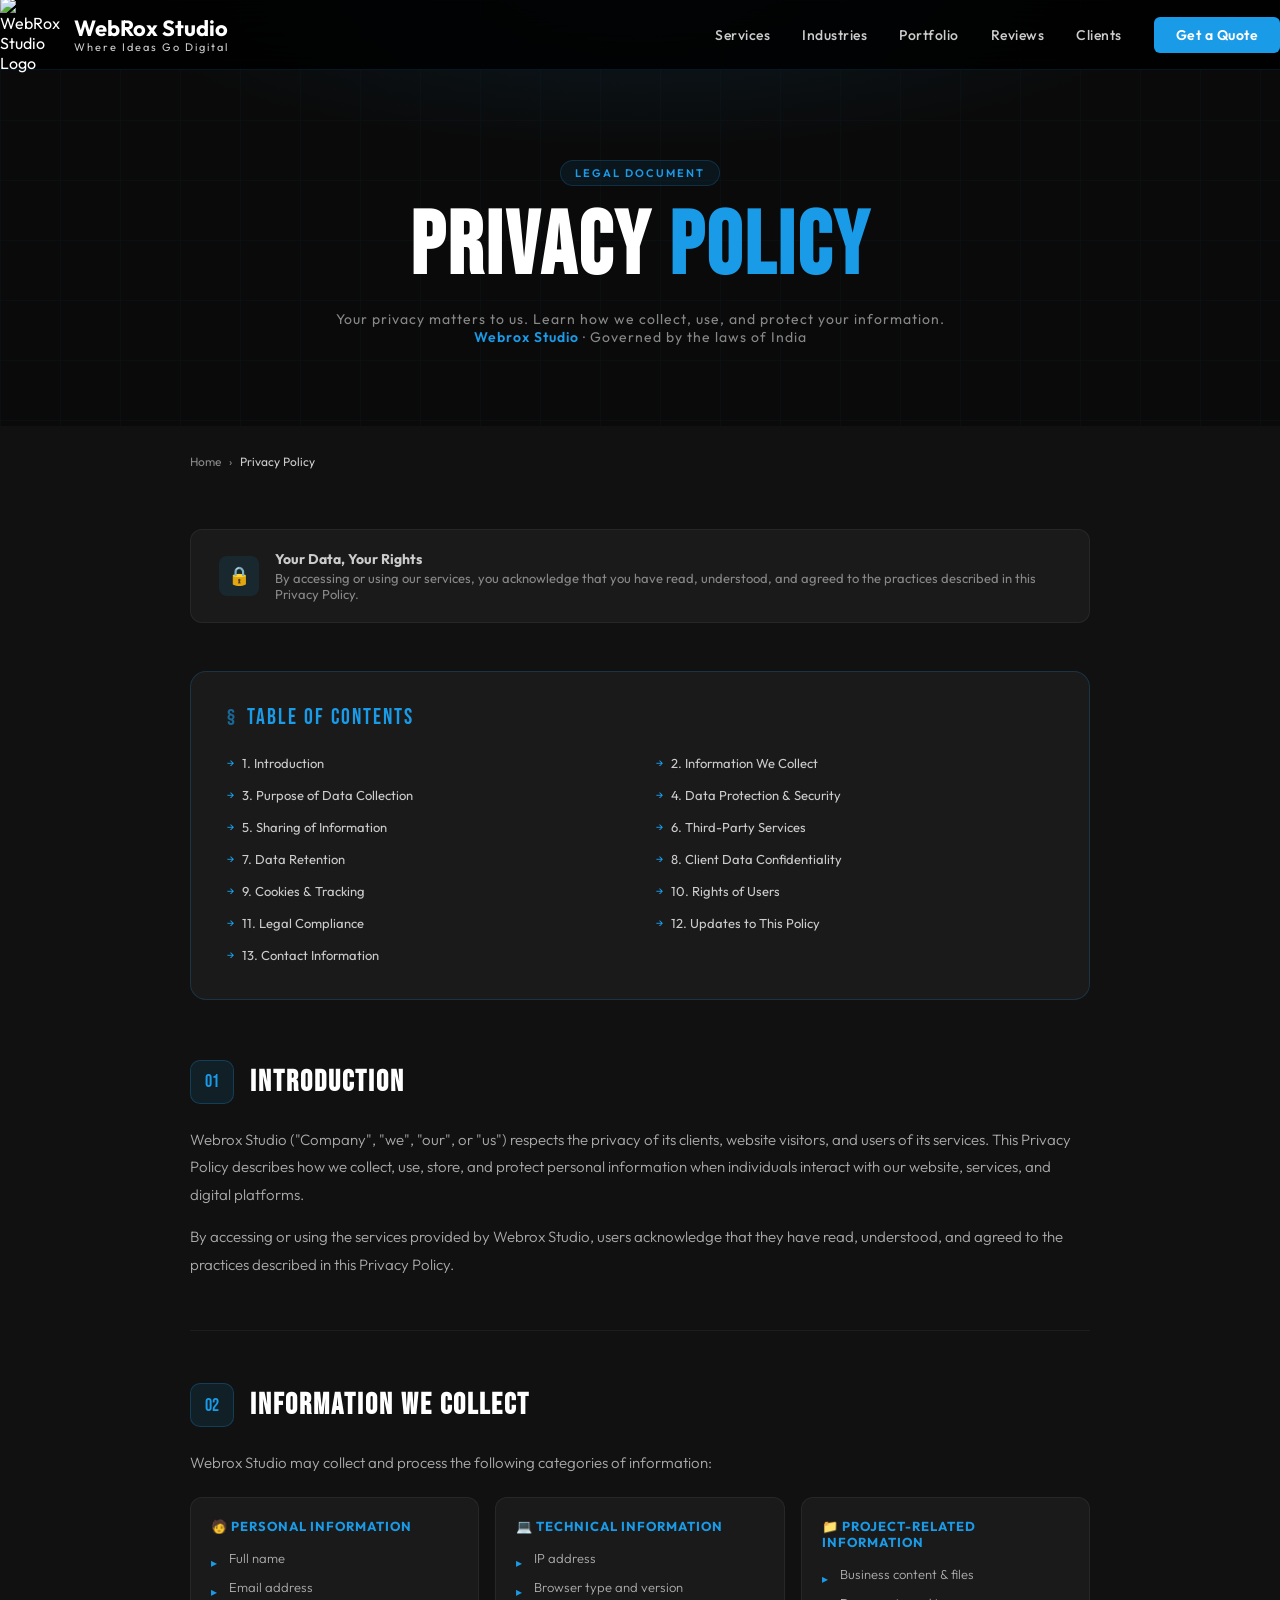
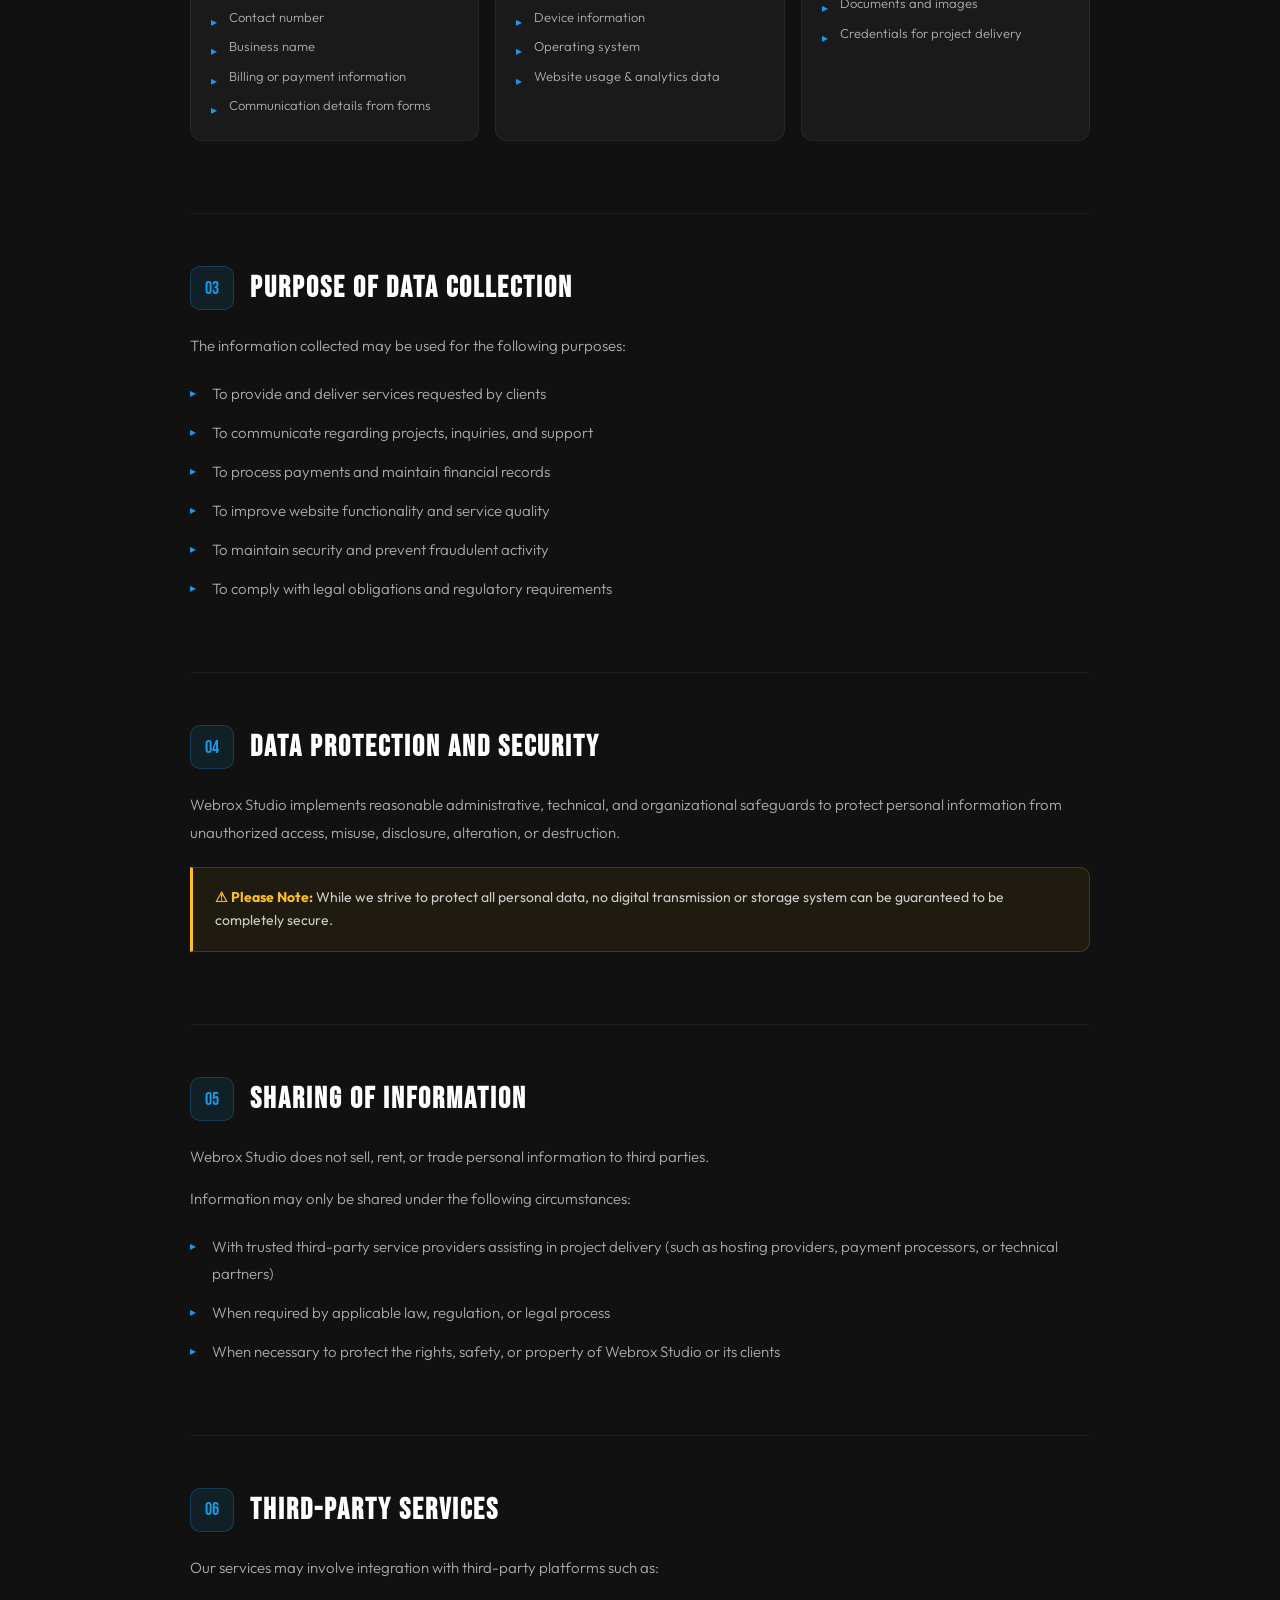
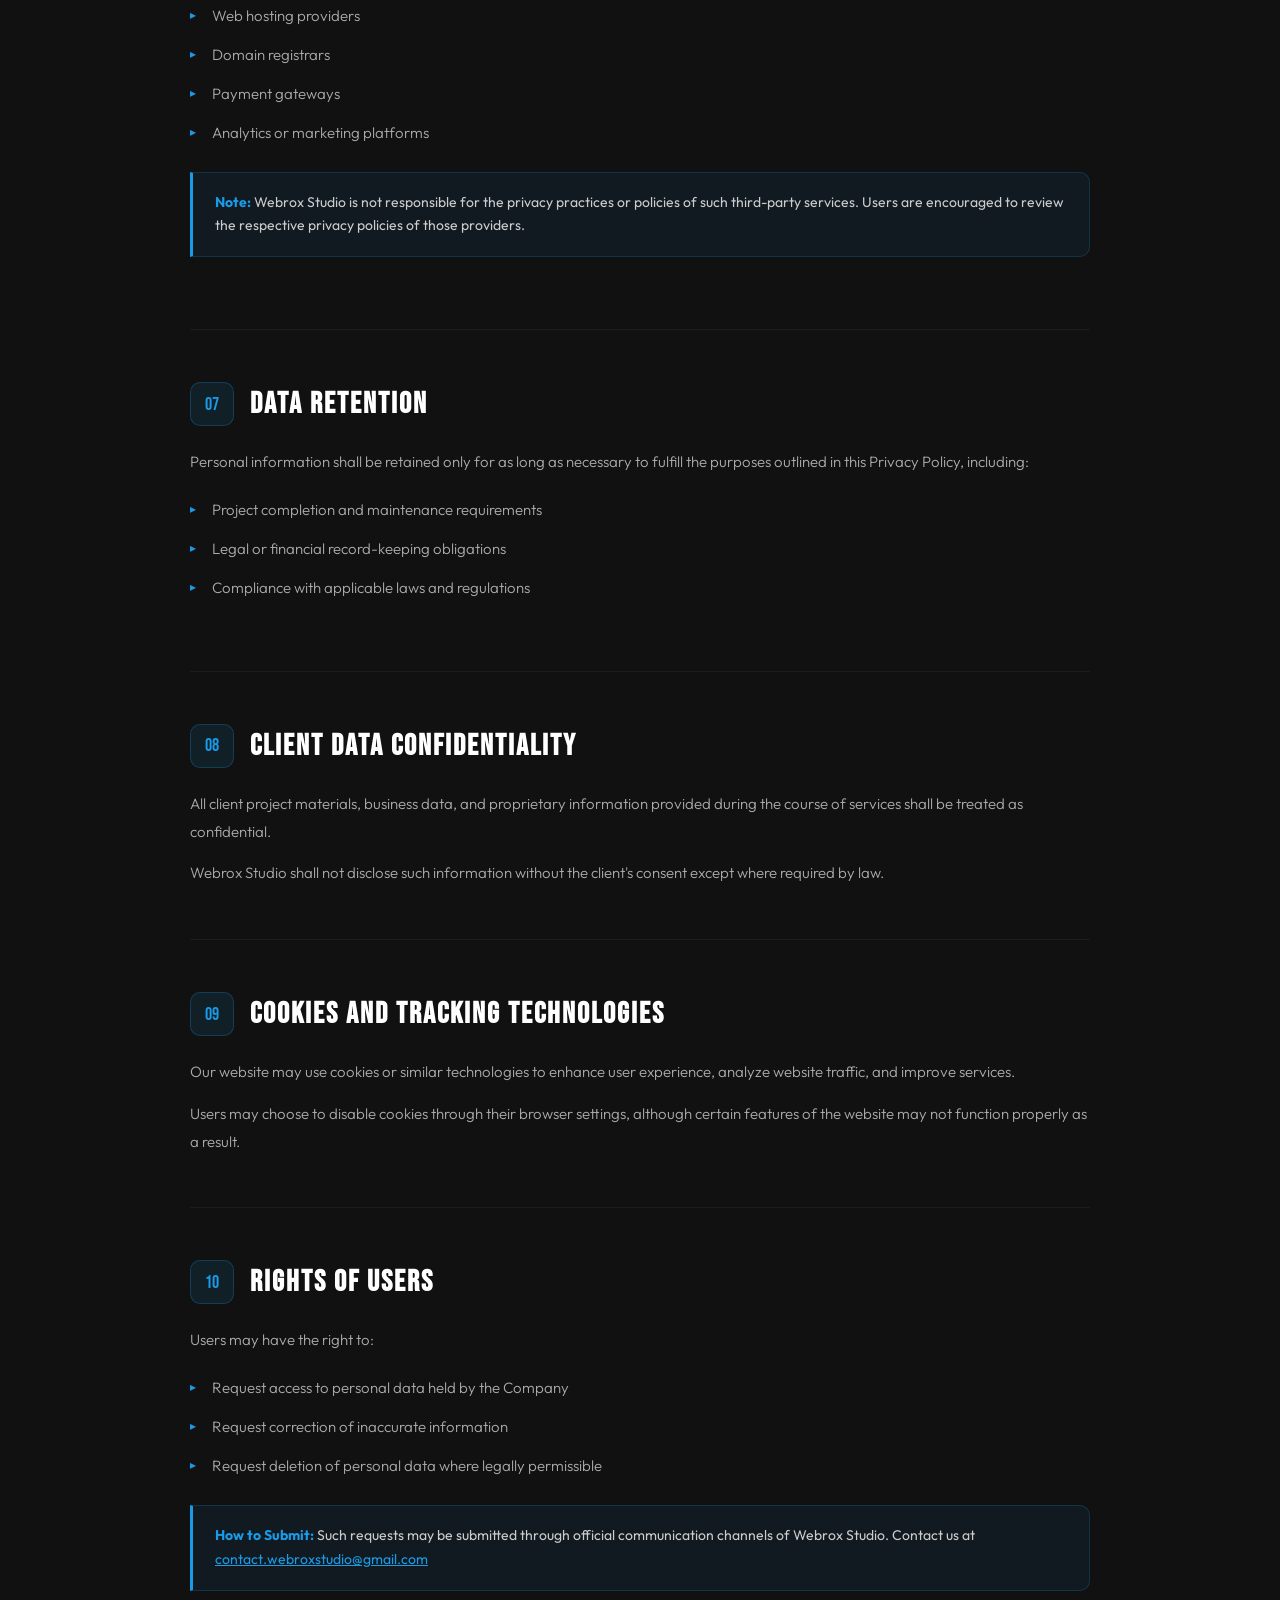
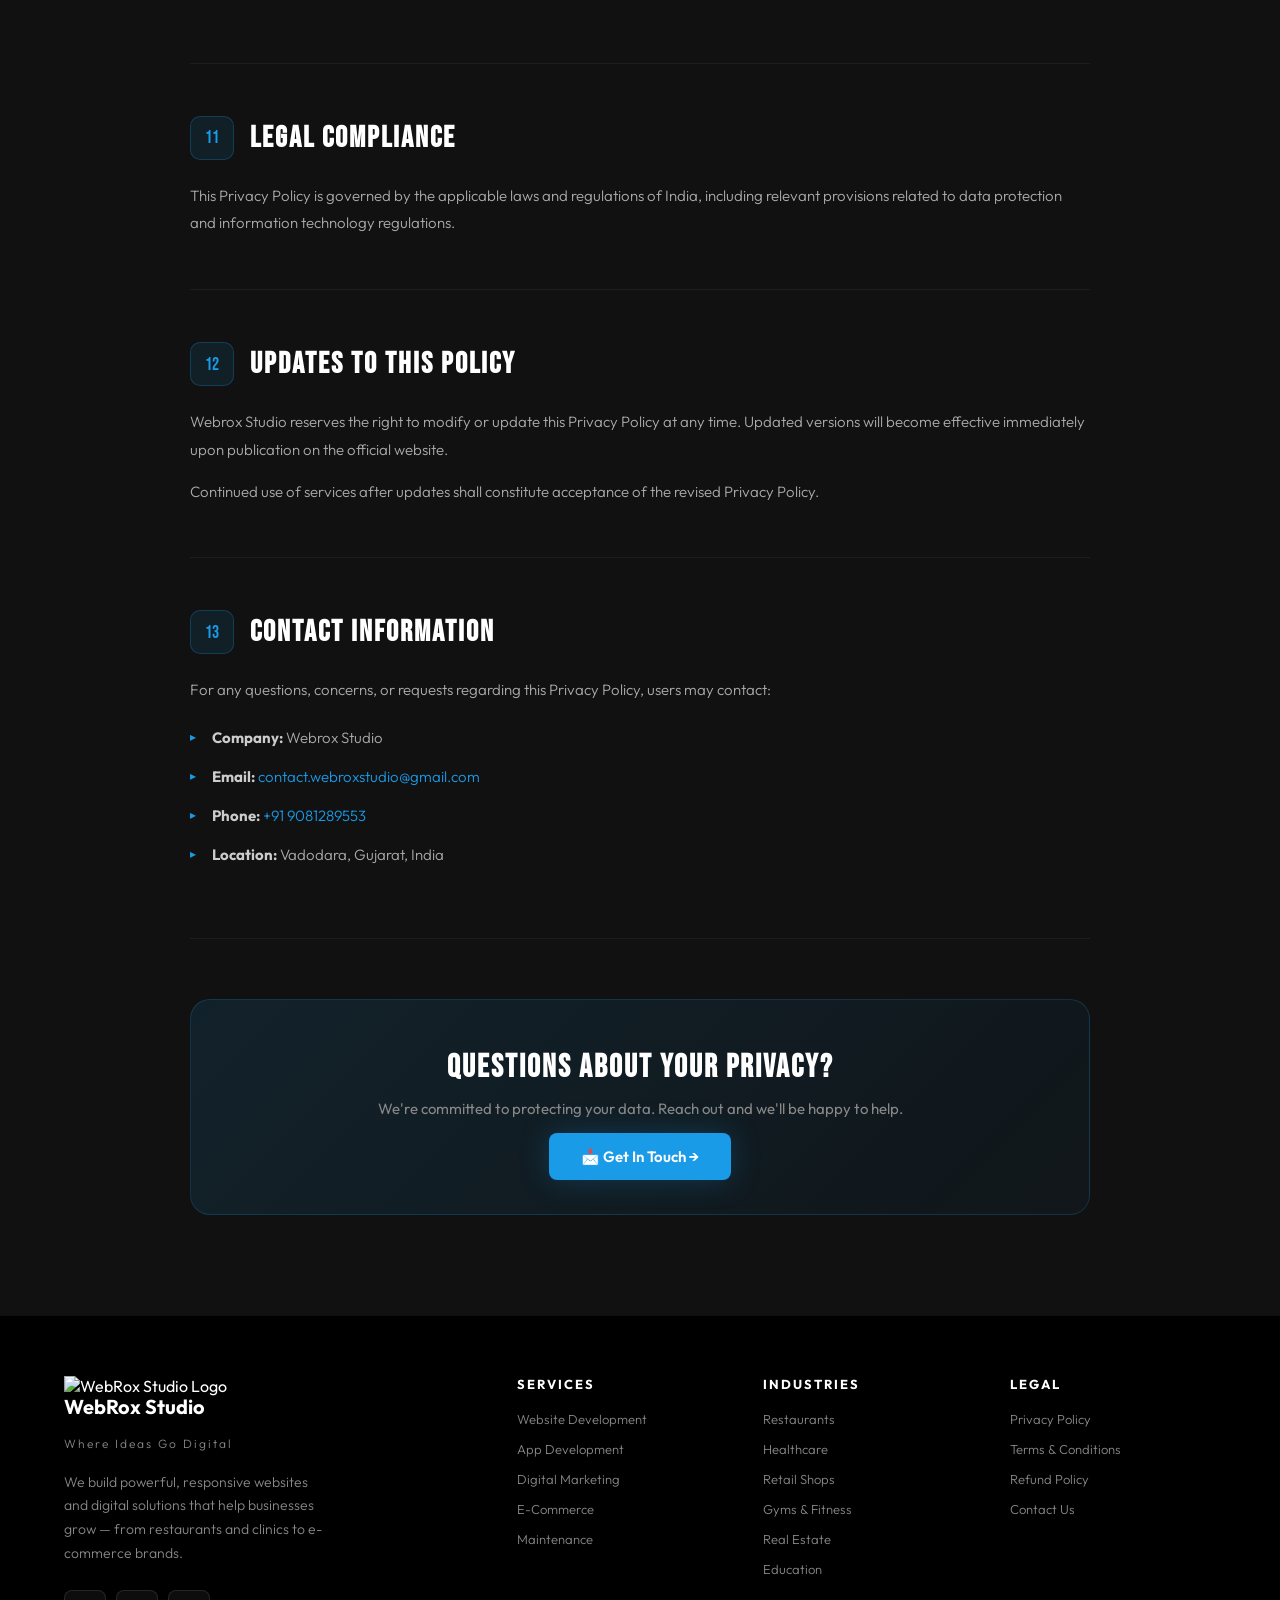
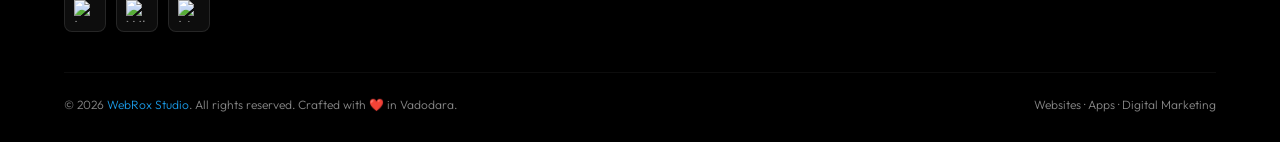
==== privacy.html @ 60561770 "added all files" ====
<!DOCTYPE html>
<html lang="en">
<head>
<meta charset="UTF-8">
<meta name="viewport" content="width=device-width, initial-scale=1.0">
<title>Privacy Policy – WebRox Studio</title>
<link href="https://fonts.googleapis.com/css2?family=Bebas+Neue&family=Outfit:wght@300;400;500;600;700;800&display=swap" rel="stylesheet">
<link rel="stylesheet" href="style.css" type="text/css">
<style>
  .policy-hero {
    padding: 160px 5% 80px;
    background: var(--dark);
    position: relative;
    overflow: hidden;
    text-align: center;
  }
  .policy-hero::before {
    content: '';
    position: absolute; inset: 0; z-index: 0;
    background: radial-gradient(ellipse 60% 50% at 50% 0%, rgba(26,155,232,0.10) 0%, transparent 70%);
  }
  .policy-hero-grid {
    position: absolute; inset: 0; z-index: 0; opacity: 0.03;
    background-image: linear-gradient(var(--blue) 1px, transparent 1px),
                      linear-gradient(90deg, var(--blue) 1px, transparent 1px);
    background-size: 60px 60px;
  }
  .policy-hero-inner { position: relative; z-index: 1; max-width: 860px; margin: 0 auto; }
  .policy-hero .section-tag { margin-bottom: 20px; }
  .policy-hero h1 {
    font-family: 'Bebas Neue', sans-serif;
    font-size: clamp(48px, 7vw, 88px);
    letter-spacing: 3px; line-height: 0.95;
    margin-bottom: 20px;
  }
  .policy-hero h1 span { color: var(--blue); }
  .policy-hero .hero-meta {
    font-size: 14px; color: var(--gray);
    margin-top: 20px; letter-spacing: 1px;
  }
  .policy-hero .hero-meta strong { color: var(--blue); font-weight: 600; }

  .policy-body {
    background: var(--dark2);
    padding: 0 5% 100px;
  }
  .policy-wrap {
    max-width: 900px; margin: 0 auto;
    padding-top: 60px;
  }
  .toc {
    background: var(--dark3);
    border: 1px solid rgba(26,155,232,0.2);
    border-radius: 16px;
    padding: 32px 36px;
    margin-bottom: 60px;
  }
  .toc-title {
    font-family: 'Bebas Neue', sans-serif;
    font-size: 22px; letter-spacing: 2px; color: var(--blue);
    margin-bottom: 20px;
    display: flex; align-items: center; gap: 10px;
  }
  .toc-title::before { content: '§'; font-size: 20px; opacity: 0.6; }
  .toc-list {
    list-style: none;
    display: grid; grid-template-columns: 1fr 1fr; gap: 8px 32px;
  }
  .toc-list li a {
    color: var(--gray-light); text-decoration: none; font-size: 13px;
    font-weight: 400; transition: color .2s;
    display: flex; align-items: center; gap: 8px;
    padding: 4px 0;
  }
  .toc-list li a::before { content: '→'; color: var(--blue); font-size: 11px; flex-shrink: 0; }
  .toc-list li a:hover { color: var(--blue); }

  .policy-section {
    margin-bottom: 52px;
    padding-bottom: 52px;
    border-bottom: 1px solid rgba(255,255,255,0.05);
  }
  .policy-section:last-child { border-bottom: none; }
  .policy-section-head {
    display: flex; align-items: center; gap: 16px;
    margin-bottom: 22px;
  }
  .section-num {
    width: 44px; height: 44px; border-radius: 10px;
    background: rgba(26,155,232,0.1);
    border: 1px solid rgba(26,155,232,0.25);
    display: flex; align-items: center; justify-content: center;
    font-family: 'Bebas Neue', sans-serif; font-size: 18px; color: var(--blue);
    flex-shrink: 0;
  }
  .policy-section h2 {
    font-family: 'Bebas Neue', sans-serif;
    font-size: clamp(22px, 3vw, 30px);
    letter-spacing: 2px; line-height: 1;
    color: var(--white);
  }
  .policy-section p {
    font-size: 15px; color: rgba(255,255,255,0.65);
    line-height: 1.85; font-weight: 300;
    margin-bottom: 14px;
  }
  .policy-section p:last-child { margin-bottom: 0; }
  .policy-section ul {
    list-style: none; margin: 12px 0; padding: 0;
  }
  .policy-section ul li {
    font-size: 15px; color: rgba(255,255,255,0.65);
    line-height: 1.8; font-weight: 300;
    padding: 6px 0 6px 22px;
    position: relative;
  }
  .policy-section ul li::before {
    content: '▸'; color: var(--blue);
    position: absolute; left: 0; font-size: 12px; top: 8px;
  }
  .policy-highlight {
    background: rgba(26,155,232,0.07);
    border: 1px solid rgba(26,155,232,0.2);
    border-left: 3px solid var(--blue);
    border-radius: 0 10px 10px 0;
    padding: 18px 22px;
    margin: 20px 0;
    font-size: 14px; color: var(--gray-light);
    line-height: 1.7; font-weight: 400;
  }
  .policy-highlight strong { color: var(--blue); font-weight: 700; }
  .policy-warning {
    background: rgba(255,180,0,0.06);
    border: 1px solid rgba(255,180,0,0.2);
    border-left: 3px solid #fbbf24;
    border-radius: 0 10px 10px 0;
    padding: 18px 22px;
    margin: 20px 0;
    font-size: 14px; color: var(--gray-light);
    line-height: 1.7; font-weight: 400;
  }
  .policy-warning strong { color: #fbbf24; font-weight: 700; }
  .last-updated {
    background: var(--dark3);
    border: 1px solid rgba(255,255,255,0.06);
    border-radius: 12px;
    padding: 20px 28px;
    display: flex; align-items: center; gap: 16px;
    margin-bottom: 48px;
    font-size: 13px; color: var(--gray);
  }
  .last-updated-icon {
    width: 40px; height: 40px; border-radius: 8px;
    background: rgba(26,155,232,0.1);
    display: flex; align-items: center; justify-content: center;
    font-size: 18px; flex-shrink: 0;
  }
  .last-updated strong { color: var(--gray-light); font-size: 14px; display: block; margin-bottom: 2px; }
  .policy-contact {
    background: linear-gradient(135deg, rgba(26,155,232,0.12), rgba(13,126,196,0.05));
    border: 1px solid rgba(26,155,232,0.2);
    border-radius: 20px;
    padding: 48px 40px;
    text-align: center;
    margin-top: 60px;
  }
  .policy-contact h3 {
    font-family: 'Bebas Neue', sans-serif;
    font-size: 32px; letter-spacing: 2px;
    margin-bottom: 12px;
  }
  .policy-contact p { font-size: 15px; color: var(--gray); margin-bottom: 28px; }
  .breadcrumb {
    max-width: 900px; margin: 0 auto;
    padding: 28px 0 0;
    display: flex; align-items: center; gap: 8px;
    font-size: 12px; color: var(--gray);
  }
  .breadcrumb a { color: var(--gray); text-decoration: none; transition: color .2s; }
  .breadcrumb a:hover { color: var(--blue); }
  /* Data types grid */
  .data-types-grid {
    display: grid; grid-template-columns: repeat(auto-fit, minmax(240px, 1fr));
    gap: 16px; margin: 20px 0;
  }
  .data-type-card {
    background: var(--dark3);
    border: 1px solid rgba(255,255,255,0.06);
    border-radius: 12px; padding: 20px;
  }
  .data-type-card h4 {
    font-size: 13px; font-weight: 700; color: var(--blue);
    letter-spacing: 1px; text-transform: uppercase; margin-bottom: 10px;
  }
  .data-type-card ul { margin: 0; }
  .data-type-card ul li { font-size: 13px; padding: 3px 0 3px 18px; }

  @media (max-width: 600px) {
    .toc-list { grid-template-columns: 1fr; }
    .policy-contact { padding: 32px 20px; }
    .data-types-grid { grid-template-columns: 1fr; }
  }
</style>
</head>
<body>

<!-- HEADER -->
<header id="header">
  <div class="header-inner">
    <a class="logo" href="index.html">
      <img src="images/logo.jpeg" alt="WebRox Studio Logo" class="logo-img">
      <div class="logo-text">
        <h2>WebRox Studio</h2>
        <p>Where Ideas Go Digital</p>
      </div>
    </a>
    <nav>
      <a href="index.html#services">Services</a>
      <a href="index.html#industries">Industries</a>
      <a href="index.html#portfolio">Portfolio</a>
      <a href="index.html#reviews">Reviews</a>
      <a href="index.html#clients">Clients</a>
      <a href="index.html#contact" class="nav-cta">Get a Quote</a>
    </nav>
    <div class="hamburger" id="hamburger">
      <span></span><span></span><span></span>
    </div>
  </div>
</header>

<!-- MOBILE MENU -->
<div class="mobile-menu" id="mobileMenu">
  <button class="mobile-close" id="mobileClose">✕</button>
  <a href="index.html#services" onclick="closeMobile()">Services</a>
  <a href="index.html#industries" onclick="closeMobile()">Industries</a>
  <a href="index.html#portfolio" onclick="closeMobile()">Portfolio</a>
  <a href="index.html#reviews" onclick="closeMobile()">Reviews</a>
  <a href="index.html#clients" onclick="closeMobile()">Clients</a>
  <a href="index.html#contact" onclick="closeMobile()">Get a Quote</a>
</div>

<!-- HERO -->
<section class="policy-hero">
  <div class="policy-hero-grid"></div>
  <div class="policy-hero-inner">
    <div class="section-tag reveal">Legal Document</div>
    <h1 class="reveal">PRIVACY <span>POLICY</span></h1>
    <p class="hero-meta reveal">Your privacy matters to us. Learn how we collect, use, and protect your information.<br>
    <strong>Webrox Studio</strong> · Governed by the laws of India</p>
  </div>
</section>

<!-- BODY -->
<div class="policy-body">
  <div class="breadcrumb">
    <a href="index.html">Home</a>
    <span>›</span>
    <span style="color:var(--gray-light)">Privacy Policy</span>
  </div>

  <div class="policy-wrap">

    <div class="last-updated reveal">
      <div class="last-updated-icon">🔒</div>
      <div>
        <strong>Your Data, Your Rights</strong>
        By accessing or using our services, you acknowledge that you have read, understood, and agreed to the practices described in this Privacy Policy.
      </div>
    </div>

    <div class="toc reveal">
      <div class="toc-title">Table of Contents</div>
      <ul class="toc-list">
        <li><a href="#s1">1. Introduction</a></li>
        <li><a href="#s2">2. Information We Collect</a></li>
        <li><a href="#s3">3. Purpose of Data Collection</a></li>
        <li><a href="#s4">4. Data Protection &amp; Security</a></li>
        <li><a href="#s5">5. Sharing of Information</a></li>
        <li><a href="#s6">6. Third-Party Services</a></li>
        <li><a href="#s7">7. Data Retention</a></li>
        <li><a href="#s8">8. Client Data Confidentiality</a></li>
        <li><a href="#s9">9. Cookies &amp; Tracking</a></li>
        <li><a href="#s10">10. Rights of Users</a></li>
        <li><a href="#s11">11. Legal Compliance</a></li>
        <li><a href="#s12">12. Updates to This Policy</a></li>
        <li><a href="#s13">13. Contact Information</a></li>
      </ul>
    </div>

    <!-- Section 1 -->
    <div class="policy-section reveal" id="s1">
      <div class="policy-section-head">
        <div class="section-num">01</div>
        <h2>Introduction</h2>
      </div>
      <p>Webrox Studio ("Company", "we", "our", or "us") respects the privacy of its clients, website visitors, and users of its services. This Privacy Policy describes how we collect, use, store, and protect personal information when individuals interact with our website, services, and digital platforms.</p>
      <p>By accessing or using the services provided by Webrox Studio, users acknowledge that they have read, understood, and agreed to the practices described in this Privacy Policy.</p>
    </div>

    <!-- Section 2 -->
    <div class="policy-section reveal" id="s2">
      <div class="policy-section-head">
        <div class="section-num">02</div>
        <h2>Information We Collect</h2>
      </div>
      <p>Webrox Studio may collect and process the following categories of information:</p>
      <div class="data-types-grid">
        <div class="data-type-card">
          <h4>🧑 Personal Information</h4>
          <ul>
            <li>Full name</li>
            <li>Email address</li>
            <li>Contact number</li>
            <li>Business name</li>
            <li>Billing or payment information</li>
            <li>Communication details from forms</li>
          </ul>
        </div>
        <div class="data-type-card">
          <h4>💻 Technical Information</h4>
          <ul>
            <li>IP address</li>
            <li>Browser type and version</li>
            <li>Device information</li>
            <li>Operating system</li>
            <li>Website usage &amp; analytics data</li>
          </ul>
        </div>
        <div class="data-type-card">
          <h4>📁 Project-Related Information</h4>
          <ul>
            <li>Business content &amp; files</li>
            <li>Documents and images</li>
            <li>Credentials for project delivery</li>
          </ul>
        </div>
      </div>
    </div>

    <!-- Section 3 -->
    <div class="policy-section reveal" id="s3">
      <div class="policy-section-head">
        <div class="section-num">03</div>
        <h2>Purpose of Data Collection</h2>
      </div>
      <p>The information collected may be used for the following purposes:</p>
      <ul>
        <li>To provide and deliver services requested by clients</li>
        <li>To communicate regarding projects, inquiries, and support</li>
        <li>To process payments and maintain financial records</li>
        <li>To improve website functionality and service quality</li>
        <li>To maintain security and prevent fraudulent activity</li>
        <li>To comply with legal obligations and regulatory requirements</li>
      </ul>
    </div>

    <!-- Section 4 -->
    <div class="policy-section reveal" id="s4">
      <div class="policy-section-head">
        <div class="section-num">04</div>
        <h2>Data Protection and Security</h2>
      </div>
      <p>Webrox Studio implements reasonable administrative, technical, and organizational safeguards to protect personal information from unauthorized access, misuse, disclosure, alteration, or destruction.</p>
      <div class="policy-warning">
        <strong>⚠ Please Note:</strong> While we strive to protect all personal data, no digital transmission or storage system can be guaranteed to be completely secure.
      </div>
    </div>

    <!-- Section 5 -->
    <div class="policy-section reveal" id="s5">
      <div class="policy-section-head">
        <div class="section-num">05</div>
        <h2>Sharing of Information</h2>
      </div>
      <p>Webrox Studio does not sell, rent, or trade personal information to third parties.</p>
      <p>Information may only be shared under the following circumstances:</p>
      <ul>
        <li>With trusted third-party service providers assisting in project delivery (such as hosting providers, payment processors, or technical partners)</li>
        <li>When required by applicable law, regulation, or legal process</li>
        <li>When necessary to protect the rights, safety, or property of Webrox Studio or its clients</li>
      </ul>
    </div>

    <!-- Section 6 -->
    <div class="policy-section reveal" id="s6">
      <div class="policy-section-head">
        <div class="section-num">06</div>
        <h2>Third-Party Services</h2>
      </div>
      <p>Our services may involve integration with third-party platforms such as:</p>
      <ul>
        <li>Web hosting providers</li>
        <li>Domain registrars</li>
        <li>Payment gateways</li>
        <li>Analytics or marketing platforms</li>
      </ul>
      <div class="policy-highlight">
        <strong>Note:</strong> Webrox Studio is not responsible for the privacy practices or policies of such third-party services. Users are encouraged to review the respective privacy policies of those providers.
      </div>
    </div>

    <!-- Section 7 -->
    <div class="policy-section reveal" id="s7">
      <div class="policy-section-head">
        <div class="section-num">07</div>
        <h2>Data Retention</h2>
      </div>
      <p>Personal information shall be retained only for as long as necessary to fulfill the purposes outlined in this Privacy Policy, including:</p>
      <ul>
        <li>Project completion and maintenance requirements</li>
        <li>Legal or financial record-keeping obligations</li>
        <li>Compliance with applicable laws and regulations</li>
      </ul>
    </div>

    <!-- Section 8 -->
    <div class="policy-section reveal" id="s8">
      <div class="policy-section-head">
        <div class="section-num">08</div>
        <h2>Client Data Confidentiality</h2>
      </div>
      <p>All client project materials, business data, and proprietary information provided during the course of services shall be treated as confidential.</p>
      <p>Webrox Studio shall not disclose such information without the client's consent except where required by law.</p>
    </div>

    <!-- Section 9 -->
    <div class="policy-section reveal" id="s9">
      <div class="policy-section-head">
        <div class="section-num">09</div>
        <h2>Cookies and Tracking Technologies</h2>
      </div>
      <p>Our website may use cookies or similar technologies to enhance user experience, analyze website traffic, and improve services.</p>
      <p>Users may choose to disable cookies through their browser settings, although certain features of the website may not function properly as a result.</p>
    </div>

    <!-- Section 10 -->
    <div class="policy-section reveal" id="s10">
      <div class="policy-section-head">
        <div class="section-num">10</div>
        <h2>Rights of Users</h2>
      </div>
      <p>Users may have the right to:</p>
      <ul>
        <li>Request access to personal data held by the Company</li>
        <li>Request correction of inaccurate information</li>
        <li>Request deletion of personal data where legally permissible</li>
      </ul>
      <div class="policy-highlight">
        <strong>How to Submit:</strong> Such requests may be submitted through official communication channels of Webrox Studio. Contact us at <a href="mailto:contact.webroxstudio@gmail.com" style="color:var(--blue)">contact.webroxstudio@gmail.com</a>
      </div>
    </div>

    <!-- Section 11 -->
    <div class="policy-section reveal" id="s11">
      <div class="policy-section-head">
        <div class="section-num">11</div>
        <h2>Legal Compliance</h2>
      </div>
      <p>This Privacy Policy is governed by the applicable laws and regulations of India, including relevant provisions related to data protection and information technology regulations.</p>
    </div>

    <!-- Section 12 -->
    <div class="policy-section reveal" id="s12">
      <div class="policy-section-head">
        <div class="section-num">12</div>
        <h2>Updates to This Policy</h2>
      </div>
      <p>Webrox Studio reserves the right to modify or update this Privacy Policy at any time. Updated versions will become effective immediately upon publication on the official website.</p>
      <p>Continued use of services after updates shall constitute acceptance of the revised Privacy Policy.</p>
    </div>

    <!-- Section 13 -->
    <div class="policy-section reveal" id="s13">
      <div class="policy-section-head">
        <div class="section-num">13</div>
        <h2>Contact Information</h2>
      </div>
      <p>For any questions, concerns, or requests regarding this Privacy Policy, users may contact:</p>
      <ul>
        <li><strong style="color:var(--gray-light)">Company:</strong> Webrox Studio</li>
        <li><strong style="color:var(--gray-light)">Email:</strong> <a href="mailto:contact.webroxstudio@gmail.com" style="color:var(--blue); text-decoration:none;">contact.webroxstudio@gmail.com</a></li>
        <li><strong style="color:var(--gray-light)">Phone:</strong> <a href="tel:+919081289553" style="color:var(--blue); text-decoration:none;">+91 9081289553</a></li>
        <li><strong style="color:var(--gray-light)">Location:</strong> Vadodara, Gujarat, India</li>
      </ul>
    </div>

    <div class="policy-contact reveal">
      <h3>Questions About Your Privacy?</h3>
      <p>We're committed to protecting your data. Reach out and we'll be happy to help.</p>
      <a href="index.html#contact" class="btn-primary">📩 Get In Touch →</a>
    </div>

  </div>
</div>

<!-- FOOTER -->
<footer>
  <div class="footer-grid">
    <div class="footer-brand">
      <a class="logo" href="index.html">
        <div class="logo-wrap">
          <img src="images/logo.jpeg" alt="WebRox Studio Logo" class="logo-img">
          <div class="logo-text">
            <h2 style="font-size:20px;">WebRox Studio</h2>
            <p style="font-size:12px;">Where Ideas Go Digital</p>
          </div>
        </div>
      </a>
      <p>We build powerful, responsive websites and digital solutions that help businesses grow — from restaurants and clinics to e-commerce brands.</p>
      <div class="footer-social">
        <a href="https://www.instagram.com/webroxstudios/" target="_blank" class="social-btn">
          <img src="images/instagram (1).png" alt="Instagram">
        </a>
        <a href="https://wa.me/918799070121" target="_blank" class="social-btn">
          <img src="images/wp.png" alt="WhatsApp">
        </a>
        <a href="https://www.linkedin.com/company/webroxstudio/" target="_blank" class="social-btn">
          <img src="images/linkedin (1).png" alt="LinkedIn">
        </a>
      </div>
    </div>
    <div class="footer-col">
      <h4>Services</h4>
      <ul>
        <li><a href="index.html#services">Website Development</a></li>
        <li><a href="index.html#services">App Development</a></li>
        <li><a href="index.html#services">Digital Marketing</a></li>
        <li><a href="index.html#services">E-Commerce</a></li>
        <li><a href="index.html#services">Maintenance</a></li>
      </ul>
    </div>
    <div class="footer-col">
      <h4>Industries</h4>
      <ul>
        <li><a href="index.html#industries">Restaurants</a></li>
        <li><a href="index.html#industries">Healthcare</a></li>
        <li><a href="index.html#industries">Retail Shops</a></li>
        <li><a href="index.html#industries">Gyms &amp; Fitness</a></li>
        <li><a href="index.html#industries">Real Estate</a></li>
        <li><a href="index.html#industries">Education</a></li>
      </ul>
    </div>
    <div class="footer-col">
      <h4>Legal</h4>
      <ul>
        <li><a href="privacy.html">Privacy Policy</a></li>
        <li><a href="terms.html">Terms &amp; Conditions</a></li>
        <li><a href="refund.html">Refund Policy</a></li>
        <li><a href="index.html#contact">Contact Us</a></li>
      </ul>
    </div>
  </div>
  <div class="footer-bottom">
    <p>© 2026 <span>WebRox Studio</span>. All rights reserved. Crafted with ❤️ in Vadodara.</p>
    <p style="font-size:12px;color:var(--gray)">Websites · Apps · Digital Marketing</p>
  </div>
</footer>

<button id="back-top" onclick="window.scrollTo({top:0,behavior:'smooth'})">↑</button>

<script>
  const header = document.getElementById('header');
  window.addEventListener('scroll', () => {
    header.classList.toggle('scrolled', window.scrollY > 40);
    document.getElementById('back-top').classList.toggle('show', window.scrollY > 400);
  });
  document.getElementById('hamburger').onclick = () => document.getElementById('mobileMenu').classList.add('open');
  document.getElementById('mobileClose').onclick = closeMobile;
  function closeMobile() { document.getElementById('mobileMenu').classList.remove('open'); }
  const reveals = document.querySelectorAll('.reveal');
  const observer = new IntersectionObserver((entries) => {
    entries.forEach((e, i) => {
      if (e.isIntersecting) {
        setTimeout(() => e.target.classList.add('visible'), i * 60);
        observer.unobserve(e.target);
      }
    });
  }, { threshold: 0.08, rootMargin: '0px 0px -30px 0px' });
  reveals.forEach(r => observer.observe(r));
</script>
</body>
</html>
---- style.css ----
:root {
    --blue: #1a9be8;
    --blue-dark: #0d7ec4;
    --blue-light: #4db8ff;
    --black: #000000;
    --dark: #0a0a0a;
    --dark2: #111111;
    --dark3: #1a1a1a;
    --white: #ffffff;
    --gray: #888888;
    --gray-light: #cccccc;
  }

  * { margin: 0; padding: 0; box-sizing: border-box; }

  html { scroll-behavior: smooth; }

  body {
    font-family: 'Outfit', sans-serif;
    background: var(--dark);
    color: var(--white);
    overflow-x: hidden;
  }

  /* ── SCROLLBAR ── */
  ::-webkit-scrollbar { width: 4px; }
  ::-webkit-scrollbar-track { background: var(--dark); }
  ::-webkit-scrollbar-thumb { background: var(--blue); border-radius: 2px; }

  /* ── HEADER / NAV ── */
header {
  position: fixed;
  top: 0;
  left: 0;
  right: 0;
  z-index: 1000;

  height: 70px;
  background: rgba(0,0,0,0.85);
  backdrop-filter: blur(20px);
  border-bottom: 1px solid rgba(26,155,232,0.15);
}

/* SAME STRUCTURE AS HERO */
header .header-inner {
  max-width: 1300px;
  margin: 0 auto;
  height: 100%;
  display: flex;
  align-items: center;
  justify-content: space-between;

  padding: 0;   /* ⚠ REMOVE 5% */
}
  header.scrolled { background: rgba(0,0,0,0.97); }

  .logo {
    display: flex; align-items: center; gap: 12px; text-decoration: none;
  }
  .logo,
.logo:visited {
  color: var(--white);
}
.logo-text h2 {
  color: var(--white) !important;
}
  /* .logo-mark {
    width: 44px; height: 44px;
    background: var(--dark3);
    border: 1.5px solid rgba(26,155,232,0.3);
    border-radius: 8px;
    display: flex; align-items: center; justify-content: center;
    position: relative;
    overflow: hidden;
  }
  .logo-mark::before {
    content: '';
    position: absolute; inset: 0;
    background: linear-gradient(135deg, rgba(26,155,232,0.15), transparent);
  }
  .logo-mark svg { width: 28px; height: 28px; position: relative; z-index: 1; }
  .logo-text { display: flex; flex-direction: column; line-height: 1; }
  .logo-text span:first-child { font-family: 'Bebas Neue', sans-serif; font-size: 22px; letter-spacing: 1px; color: var(--white); }
  .logo-text span:last-child { font-size: 9px; letter-spacing: 4px; color: var(--blue); text-transform: uppercase; margin-top: 2px; } */
  /* .logo-wrap {
  display: flex;
  align-items: center;
  gap: 12px;
} */

.logo {
  display: flex;
  align-items: center;
  gap: 14px;
  text-decoration: none;
}

.logo-img {
  width: 60px;
}

.logo-text {
  display: flex;
  flex-direction: column;
  line-height: 1.1;
}

.logo-text h2 {
  font-size: 22px;
  margin: 0;
  color: var(--white) !important;
}

.logo-text p {
  font-size: 11px;
  margin: 0;
  letter-spacing: 2px;
  color: var(--gray-light);
}

  nav { display: flex; align-items: center; gap: 32px; }
  nav a {
    color: var(--gray-light); text-decoration: none; font-size: 14px; font-weight: 500;
    letter-spacing: 0.5px; transition: color .2s; position: relative;
  }
  nav a::after {
    content: ''; position: absolute; bottom: -4px; left: 0; width: 0; height: 1.5px;
    background: var(--blue); transition: width .3s;
  }
  nav a:hover { color: var(--white); }
  nav a:hover::after { width: 100%; }

  .nav-cta {
    background: var(--blue); color: var(--white) !important;
    padding: 9px 22px; border-radius: 6px; font-weight: 600 !important;
    transition: background .2s, transform .2s !important;
  }
  .nav-cta:hover { background: var(--blue-dark) !important; transform: translateY(-1px); }
  .nav-cta::after { display: none !important; }

  .hamburger { display: none; flex-direction: column; gap: 5px; cursor: pointer; }
  .hamburger span { width: 24px; height: 2px; background: var(--white); border-radius: 2px; transition: .3s; }

  /* ── HERO ── */
  #hero {
    min-height: 100vh;
    display: flex; align-items: center;
    padding: 100px 5% 60px;
    position: relative; overflow: hidden;
  }
  .hero-bg {
    position: absolute; inset: 0; z-index: 0;
    background: radial-gradient(ellipse 70% 60% at 70% 50%, rgba(26,155,232,0.08) 0%, transparent 70%),
                radial-gradient(ellipse 40% 40% at 20% 80%, rgba(26,155,232,0.04) 0%, transparent 60%);
  }
  .hero-grid {
    position: absolute; inset: 0; z-index: 0; opacity: 0.03;
    background-image: linear-gradient(var(--blue) 1px, transparent 1px),
                      linear-gradient(90deg, var(--blue) 1px, transparent 1px);
    background-size: 60px 60px;
  }
  .hero-inner {
    position: relative; z-index: 1;
    display: grid; grid-template-columns: 1fr 1fr; gap: 60px;
    align-items: center; width: 100%; max-width: 1300px; margin: 0 auto;
  }
  .hero-badge {
    display: inline-flex; align-items: center; gap: 8px;
    background: rgba(26,155,232,0.1); border: 1px solid rgba(26,155,232,0.3);
    padding: 6px 14px; border-radius: 30px; font-size: 12px; font-weight: 500;
    color: var(--blue); letter-spacing: 1px; text-transform: uppercase;
    margin-bottom: 24px;
    animation: fadeUp .6s ease both;
  }
  .hero-badge::before { content: '●'; font-size: 8px; animation: pulse 2s infinite; }
  @keyframes pulse { 0%,100%{opacity:1} 50%{opacity:.3} }

  .hero-title {
    font-family: 'Bebas Neue', sans-serif;
    font-size: clamp(52px, 7vw, 90px);
    line-height: 0.95;
    letter-spacing: 2px;
    animation: fadeUp .7s .1s ease both;
  }
  .hero-title .highlight { color: var(--blue); }

  .hero-sub {
    margin-top: 20px; font-size: 17px; line-height: 1.7; color: var(--gray-light);
    max-width: 480px; font-weight: 300;
    animation: fadeUp .7s .2s ease both;
  }

  .hero-btns {
    display: flex; gap: 16px; margin-top: 36px; flex-wrap: wrap;
    animation: fadeUp .7s .3s ease both;
  }
  .btn-primary {
    background: var(--blue); color: var(--white);
    padding: 14px 32px; border-radius: 8px; font-size: 15px; font-weight: 600;
    text-decoration: none; border: none; cursor: pointer;
    transition: background .2s, transform .2s, box-shadow .2s;
    box-shadow: 0 0 30px rgba(26,155,232,0.25);
  }
  .btn-primary:hover { background: var(--blue-dark); transform: translateY(-2px); box-shadow: 0 4px 40px rgba(26,155,232,0.4); }

  .btn-outline {
    background: transparent; color: var(--white);
    padding: 14px 32px; border-radius: 8px; font-size: 15px; font-weight: 600;
    text-decoration: none; border: 1.5px solid rgba(255,255,255,0.2); cursor: pointer;
    transition: border-color .2s, color .2s, transform .2s;
  }
  .btn-outline:hover { border-color: var(--blue); color: var(--blue); transform: translateY(-2px); }

  .hero-stats {
    display: flex; gap: 32px; margin-top: 48px;
    animation: fadeUp .7s .4s ease both;
  }
  .stat { display: flex; flex-direction: column; }
  .stat-num { font-family: 'Bebas Neue', sans-serif; font-size: 36px; color: var(--blue); line-height: 1; }
  .stat-label { font-size: 12px; color: var(--gray); letter-spacing: 1px; text-transform: uppercase; margin-top: 4px; }

  .hero-visual {
    position: relative; display: flex; align-items: center; justify-content: center;
    animation: fadeUp .8s .2s ease both;
  }
  .hero-device {
    width: 100%; max-width: 480px;
    background: var(--dark3);
    border: 1px solid rgba(255,255,255,0.08);
    border-radius: 16px; overflow: hidden;
    box-shadow: 0 30px 80px rgba(0,0,0,0.8), 0 0 60px rgba(26,155,232,0.1);
  }
  .device-bar {
    background: var(--dark2); padding: 12px 16px;
    display: flex; align-items: center; gap: 10px;
    border-bottom: 1px solid rgba(255,255,255,0.06);
  }
  .device-dots { display: flex; gap: 6px; }
  .device-dots span { width: 10px; height: 10px; border-radius: 50%; }
  .device-dots span:nth-child(1) { background: #ff5f57; }
  .device-dots span:nth-child(2) { background: #febc2e; }
  .device-dots span:nth-child(3) { background: #28c840; }
  .device-url {
    flex: 1; background: rgba(255,255,255,0.06); border-radius: 5px;
    padding: 5px 12px; font-size: 11px; color: var(--gray);
    font-family: monospace;
  }
  .device-content { padding: 24px; }
  .device-hero-mock { height: 12px; background: var(--blue); border-radius: 3px; margin-bottom: 10px; width: 70%; }
  .device-line { height: 8px; background: rgba(255,255,255,0.06); border-radius: 3px; margin-bottom: 8px; }
  .device-line.w80 { width: 80%; }
  .device-line.w60 { width: 60%; }
  .device-line.w90 { width: 90%; }
  .device-cards { display: grid; grid-template-columns: 1fr 1fr; gap: 10px; margin-top: 16px; }
  .device-card {
    background: rgba(26,155,232,0.07); border: 1px solid rgba(26,155,232,0.15);
    border-radius: 8px; padding: 12px;
  }
  .device-card-icon { width: 24px; height: 24px; background: var(--blue); border-radius: 5px; margin-bottom: 8px; }
  .device-card-line { height: 7px; background: rgba(255,255,255,0.08); border-radius: 2px; margin-bottom: 5px; }
  .device-card-line.w50 { width: 50%; }
  .floating-badge {
    position: absolute; bottom: -20px; left: -20px;
    background: linear-gradient(135deg, var(--blue), var(--blue-dark));
    padding: 14px 20px; border-radius: 12px;
    box-shadow: 0 10px 40px rgba(26,155,232,0.4);
    animation: float 3s ease-in-out infinite;
  }
  @keyframes float { 0%,100%{transform:translateY(0)} 50%{transform:translateY(-8px)} }
  .floating-badge .num { font-family: 'Bebas Neue', sans-serif; font-size: 28px; line-height: 1; }
  .floating-badge .txt { font-size: 10px; opacity: 0.85; letter-spacing: 1px; }
  .floating-badge2 {
    position: absolute; top: -10px; right: -10px;
    background: var(--dark3); border: 1px solid rgba(26,155,232,0.3);
    padding: 10px 16px; border-radius: 10px;
    animation: float 3.5s 1s ease-in-out infinite;
  }
  .floating-badge2 .check { color: var(--blue); font-size: 18px; }
  .floating-badge2 .txt2 { font-size: 11px; color: var(--gray-light); margin-top: 2px; }

  @keyframes fadeUp { from{opacity:0;transform:translateY(30px)} to{opacity:1;transform:translateY(0)} }

  /* ── CLIENTS / MARQUEE ── */
  .clients-bar {
    background: var(--dark2);
    border-top: 1px solid rgba(255,255,255,0.05);
    border-bottom: 1px solid rgba(255,255,255,0.05);
    padding: 20px 0; overflow: hidden;
  }
  .clients-label {
    text-align: center; font-size: 11px; letter-spacing: 3px; color: var(--gray);
    text-transform: uppercase; margin-bottom: 16px;
  }
  .marquee-wrap { overflow: hidden; }
  .marquee {
    display: flex; gap: 60px; width: max-content;
    animation: marquee 20s linear infinite;
  }
  .marquee-item {
    display: flex; align-items: center; gap: 10px;
    white-space: nowrap; font-size: 14px; font-weight: 600;
    color: rgba(255,255,255,0.3); letter-spacing: 1px; text-transform: uppercase;
    transition: color .3s;
  }
  .marquee-item:hover { color: var(--blue); }
  .marquee-item .icon { width: 30px; height: 30px; background: rgba(26,155,232,0.1); border-radius: 6px; display: flex; align-items: center; justify-content: center; font-size: 16px; }
  @keyframes marquee { from{transform:translateX(0)} to{transform:translateX(-50%)} }

  /* ── SECTIONS GENERIC ── */
  section { padding: 100px 5%; }
  .container { max-width: 1300px; margin: 0 auto; }
  .section-tag {
    display: inline-flex; align-items: center; gap: 8px;
    background: rgba(26,155,232,0.08); border: 1px solid rgba(26,155,232,0.2);
    padding: 5px 14px; border-radius: 30px;
    font-size: 11px; font-weight: 600; color: var(--blue);
    letter-spacing: 2px; text-transform: uppercase; margin-bottom: 16px;
  }
  .section-title {
    font-family: 'Bebas Neue', sans-serif;
    font-size: clamp(36px, 5vw, 60px); letter-spacing: 2px; line-height: 1;
  }
  .section-sub { font-size: 16px; color: var(--gray); line-height: 1.7; max-width: 560px; margin-top: 12px; font-weight: 300; }
  .section-header { margin-bottom: 60px; }
  .section-header.center { text-align: center; }
  .section-header.center .section-sub { margin: 12px auto 0; }

  /* ── SERVICES ── */
  #services { background: var(--dark); }
  .services-grid {
    display: grid; grid-template-columns: repeat(auto-fit, minmax(300px, 1fr));
    gap: 24px;
  }
  .service-card {
    background: var(--dark2);
    border: 1px solid rgba(255,255,255,0.06);
    border-radius: 16px; padding: 32px;
    position: relative; overflow: hidden;
    transition: transform .3s, border-color .3s, box-shadow .3s;
    cursor: default;
  }
  .service-card::before {
    content: ''; position: absolute; top: 0; left: 0; right: 0; height: 2px;
    background: linear-gradient(90deg, transparent, var(--blue), transparent);
    opacity: 0; transition: opacity .3s;
  }
  .service-card:hover { transform: translateY(-6px); border-color: rgba(26,155,232,0.25); box-shadow: 0 20px 60px rgba(0,0,0,0.5); }
  .service-card:hover::before { opacity: 1; }
  .service-icon {
    width: 56px; height: 56px; background: rgba(26,155,232,0.1);
    border: 1px solid rgba(26,155,232,0.2); border-radius: 12px;
    display: flex; align-items: center; justify-content: center;
    font-size: 26px; margin-bottom: 20px;
    transition: background .3s;
  }
  .service-card:hover .service-icon { background: rgba(26,155,232,0.2); }
  .service-card h3 { font-size: 20px; font-weight: 700; margin-bottom: 10px; }
  .service-card p { font-size: 14px; color: var(--gray); line-height: 1.7; font-weight: 300; }
  .service-tags { display: flex; flex-wrap: wrap; gap: 6px; margin-top: 20px; }
  .tag { font-size: 11px; background: rgba(26,155,232,0.08); border: 1px solid rgba(26,155,232,0.15); color: var(--blue); padding: 3px 10px; border-radius: 20px; font-weight: 500; }

  /* ── INDUSTRIES WE SERVE ── */
  #industries { background: var(--dark2); }
  .industries-grid {
    display: grid; grid-template-columns: repeat(auto-fit, minmax(180px, 1fr));
    gap: 16px;
  }
  .industry-card {
    background: var(--dark3);
    border: 1px solid rgba(255,255,255,0.05);
    border-radius: 12px; padding: 28px 20px;
    text-align: center; transition: all .3s; cursor: default;
  }
  .industry-card:hover { background: rgba(26,155,232,0.06); border-color: rgba(26,155,232,0.25); transform: translateY(-4px); }
  .industry-icon { font-size: 36px; margin-bottom: 12px; }
  .industry-card h4 { font-size: 15px; font-weight: 600; margin-bottom: 6px; }
  .industry-card p { font-size: 12px; color: var(--gray); font-weight: 300; }

  /* ── PROCESS ── */
  #process { background: var(--dark); }
  .process-steps { display: grid; grid-template-columns: repeat(auto-fit, minmax(220px, 1fr)); gap: 0; position: relative; }
  .process-steps::before {
    content: ''; position: absolute; top: 40px; left: 10%; right: 10%; height: 1px;
    background: linear-gradient(90deg, transparent, rgba(26,155,232,0.4), transparent);
  }
  .step { text-align: center; padding: 0 20px; position: relative; }
  .step-num {
    width: 80px; height: 80px; border-radius: 50%;
    background: var(--dark2); border: 2px solid rgba(26,155,232,0.3);
    display: flex; align-items: center; justify-content: center;
    font-family: 'Bebas Neue', sans-serif; font-size: 28px; color: var(--blue);
    margin: 0 auto 20px; position: relative; z-index: 1;
    transition: all .3s;
  }
  .step:hover .step-num { background: rgba(26,155,232,0.1); border-color: var(--blue); box-shadow: 0 0 30px rgba(26,155,232,0.3); }
  .step h4 { font-size: 17px; font-weight: 700; margin-bottom: 8px; }
  .step p { font-size: 13px; color: var(--gray); line-height: 1.6; font-weight: 300; }

  /* ── WHY US ── */
  #why { background: var(--dark2); }
  .why-grid { display: grid; grid-template-columns: 1fr 1fr; gap: 60px; align-items: center; }
  .why-visual {
    background: var(--dark3); border: 1px solid rgba(255,255,255,0.07);
    border-radius: 20px; padding: 40px; position: relative; overflow: hidden;
  }
  .why-visual::before {
    content: ''; position: absolute; top: -50px; right: -50px;
    width: 200px; height: 200px; border-radius: 50%;
    background: radial-gradient(circle, rgba(26,155,232,0.12), transparent 70%);
  }
  .metric-list { list-style: none; }
  .metric-item {
    display: flex; align-items: center; justify-content: space-between;
    padding: 16px 0; border-bottom: 1px solid rgba(255,255,255,0.05);
  }
  .metric-item:last-child { border: none; }
  .metric-label { font-size: 14px; color: var(--gray-light); }
  .metric-bar-wrap { flex: 1; margin: 0 16px; height: 4px; background: rgba(255,255,255,0.06); border-radius: 2px; }
  .metric-bar { height: 100%; background: linear-gradient(90deg, var(--blue), var(--blue-light)); border-radius: 2px; transition: width 1.5s ease; }
  .metric-pct { font-size: 13px; font-weight: 700; color: var(--blue); min-width: 40px; text-align: right; }
  .why-points { display: flex; flex-direction: column; gap: 20px; }
  .why-point { display: flex; gap: 16px; align-items: flex-start; }
  .why-check {
    width: 36px; height: 36px; border-radius: 8px;
    background: rgba(26,155,232,0.1); border: 1px solid rgba(26,155,232,0.2);
    display: flex; align-items: center; justify-content: center;
    font-size: 16px; flex-shrink: 0;
  }
  .why-point h4 { font-size: 16px; font-weight: 700; margin-bottom: 4px; }
  .why-point p { font-size: 13px; color: var(--gray); font-weight: 300; line-height: 1.6; }

  /* ── PORTFOLIO ── */
  #portfolio { background: var(--dark); }
  .portfolio-filter { display: flex; gap: 12px; flex-wrap: wrap; margin-bottom: 40px; }
  .filter-btn {
    padding: 8px 20px; border-radius: 6px; font-size: 13px; font-weight: 600;
    border: 1px solid rgba(255,255,255,0.1); background: transparent;
    color: var(--gray); cursor: pointer; transition: all .2s;
  }
  .filter-btn.active, .filter-btn:hover { background: var(--blue); border-color: var(--blue); color: var(--white); }
  .portfolio-grid { display: grid; grid-template-columns: repeat(auto-fit, minmax(320px, 1fr)); gap: 24px; }
  .portfolio-card {
    border-radius: 14px; overflow: hidden;
    border: 1px solid rgba(255,255,255,0.07);
    transition: transform .3s, box-shadow .3s;
    background: var(--dark2);
  }
  .portfolio-card:hover { transform: translateY(-6px); box-shadow: 0 20px 60px rgba(0,0,0,0.6); }
  .portfolio-img {
    height: 200px; position: relative; overflow: hidden;
    background: linear-gradient(135deg, var(--dark3), var(--dark2));
    display: flex; align-items: center; justify-content: center;
  }
  .portfolio-img .mock-label {
    font-family: 'Bebas Neue', sans-serif; font-size: 48px;
    color: rgba(26,155,232,0.15); letter-spacing: 3px;
  }
  .portfolio-img .overlay {
    position: absolute; inset: 0;
    background: rgba(26,155,232,0.06);
    display: flex; align-items: center; justify-content: center;
    opacity: 0; transition: opacity .3s;
  }
  .portfolio-card:hover .overlay { opacity: 1; }
  .portfolio-badge {
    position: absolute; top: 12px; left: 12px;
    background: var(--blue); color: var(--white);
    font-size: 10px; font-weight: 700; letter-spacing: 1px;
    padding: 4px 10px; border-radius: 4px; text-transform: uppercase;
  }
  .portfolio-info { padding: 20px; }
  .portfolio-info h4 { font-size: 17px; font-weight: 700; margin-bottom: 6px; }
  .portfolio-info p { font-size: 13px; color: var(--gray); font-weight: 300; }
  .portfolio-meta {
    display: flex; justify-content: space-between; align-items: center;
    margin-top: 16px; padding-top: 16px;
    border-top: 1px solid rgba(255,255,255,0.05);
  }
  .portfolio-tech { display: flex; gap: 6px; }
  .portfolio-tech span { font-size: 10px; background: rgba(255,255,255,0.05); padding: 3px 8px; border-radius: 4px; color: var(--gray); }
  .portfolio-link { color: var(--blue); font-size: 12px; font-weight: 600; text-decoration: none; }
  .portfolio-link:hover { text-decoration: underline; }

  /* ── REVIEWS ── */
  #reviews { background: var(--dark2); }
  .reviews-grid { display: grid; grid-template-columns: repeat(auto-fit, minmax(300px, 1fr)); gap: 24px; }
  .review-card {
    background: var(--dark3); border: 1px solid rgba(255,255,255,0.06);
    border-radius: 16px; padding: 28px;
    transition: transform .3s, border-color .3s;
  }
  .review-card:hover { transform: translateY(-4px); border-color: rgba(26,155,232,0.2); }
  .review-stars { color: #fbbf24; font-size: 18px; letter-spacing: 2px; margin-bottom: 14px; }
  .review-text { font-size: 14px; color: var(--gray-light); line-height: 1.8; font-style: italic; font-weight: 300; margin-bottom: 20px; }
  .review-author { display: flex; align-items: center; gap: 12px; }
  .review-avatar {
    width: 44px; height: 44px; border-radius: 50%;
    background: linear-gradient(135deg, var(--blue), var(--blue-dark));
    display: flex; align-items: center; justify-content: center;
    font-size: 16px; font-weight: 700;
  }
  .review-author-info h5 { font-size: 14px; font-weight: 700; }
  .review-author-info p { font-size: 11px; color: var(--gray); margin-top: 2px; }

  /* ── HAPPY CLIENTS ── */
  #clients { background: var(--dark); }
  .clients-grid { display: grid; grid-template-columns: repeat(auto-fit, minmax(160px, 1fr)); gap: 16px; }
  .client-tile {
    background: var(--dark2); border: 1px solid rgba(255,255,255,0.05);
    border-radius: 10px; padding: 24px 16px; text-align: center;
    transition: all .3s; cursor: default;
  }
  .client-tile:hover { border-color: rgba(26,155,232,0.25); background: rgba(26,155,232,0.04); transform: scale(1.03); }
  .client-tile .ci { font-size: 32px; margin-bottom: 10px; }
  .client-tile h5 { font-size: 13px; font-weight: 600; color: var(--gray-light); }
  .client-tile p { font-size: 11px; color: var(--gray); margin-top: 3px; }

  /* ── COUNTER SECTION ── */
  #counters {
    background: linear-gradient(135deg, rgba(26,155,232,0.1), rgba(13,126,196,0.05));
    border-top: 1px solid rgba(26,155,232,0.15);
    border-bottom: 1px solid rgba(26,155,232,0.15);
    padding: 70px 5%;
  }
  .counters-grid { display: grid; grid-template-columns: repeat(4, 1fr); gap: 24px; max-width: 1300px; margin: 0 auto; }
  .counter-item { text-align: center; }
  .counter-num {
    font-family: 'Bebas Neue', sans-serif; font-size: 64px;
    color: var(--white); line-height: 1;
  }
  .counter-num span { color: var(--blue); }
  .counter-label { font-size: 14px; color: var(--gray); letter-spacing: 2px; text-transform: uppercase; margin-top: 6px; font-weight: 500; }

  /* ── CONTACT ── */
  #contact { background: var(--dark2); }
  .contact-grid { display: grid; grid-template-columns: 1fr 1.4fr; gap: 60px; align-items: start; }
  /* .contact-info { } */
  .contact-info .section-title { margin-bottom: 16px; }
  .contact-detail { display: flex; align-items: flex-start; gap: 16px; margin-bottom: 24px; }
  .contact-icon {
    width: 48px; height: 48px; background: rgba(26,155,232,0.1);
    border: 1px solid rgba(26,155,232,0.2); border-radius: 10px;
    display: flex; align-items: center; justify-content: center; font-size: 20px; flex-shrink: 0;
  }
  .contact-detail h4 { font-size: 14px; font-weight: 700; margin-bottom: 4px; }
  .contact-detail p { font-size: 14px; color: var(--gray); font-weight: 300; }
  .contact-detail a { color: var(--blue); text-decoration: none; }

  .contact-form {
    background: var(--dark3); border: 1px solid rgba(255,255,255,0.07);
    border-radius: 20px; padding: 40px;
  }
  .form-title { font-size: 22px; font-weight: 700; margin-bottom: 28px; }
  .form-grid { display: grid; grid-template-columns: 1fr 1fr; gap: 16px; }
  .form-group { display: flex; flex-direction: column; gap: 6px; }
  .form-group.full { grid-column: 1 / -1; }
  .form-group label { font-size: 12px; font-weight: 600; color: var(--gray-light); letter-spacing: 1px; text-transform: uppercase; }
  .form-group input, .form-group select, .form-group textarea {
    background: rgba(255,255,255,0.04);
    border: 1px solid rgba(255,255,255,0.09);
    border-radius: 8px; padding: 12px 16px;
    color: var(--white); font-size: 14px; font-family: 'Outfit', sans-serif;
    transition: border-color .2s, background .2s;
    outline: none;
  }
  .form-group input:focus, .form-group select:focus, .form-group textarea:focus {
    border-color: rgba(26,155,232,0.5); background: rgba(26,155,232,0.04);
  }
  .form-group select { cursor: pointer; }
  .form-group select option { background: var(--dark3); }
  .form-group textarea { resize: vertical; min-height: 110px; }
  .form-submit {
    width: 100%; margin-top: 20px; background: var(--blue);
    color: var(--white); border: none; padding: 15px; border-radius: 8px;
    font-size: 15px; font-weight: 700; cursor: pointer;
    transition: background .2s, transform .2s, box-shadow .2s;
    letter-spacing: 0.5px; font-family: 'Outfit', sans-serif;
    box-shadow: 0 4px 30px rgba(26,155,232,0.25);
  }
  .form-submit:hover { background: var(--blue-dark); transform: translateY(-2px); box-shadow: 0 8px 40px rgba(26,155,232,0.4); }
  .form-success {
    display: none; text-align: center; padding: 20px;
    color: #4ade80; font-weight: 600; font-size: 15px;
  }

  /* ── CTA BANNER ── */
  #cta {
    padding: 80px 5%;
    background: linear-gradient(135deg, rgba(26,155,232,0.15) 0%, rgba(13,126,196,0.05) 100%);
    border-top: 1px solid rgba(26,155,232,0.15);
    text-align: center;
  }
  #cta .section-title { font-size: clamp(36px, 5vw, 64px); }
  #cta p { font-size: 17px; color: var(--gray); margin: 16px auto 36px; max-width: 540px; font-weight: 300; }
  .cta-btns { display: flex; gap: 16px; justify-content: center; flex-wrap: wrap; }

  /* ── FOOTER ── */
  footer {
    background: var(--black);
    border-top: 1px solid rgba(255,255,255,0.06);
    padding: 60px 5% 30px;
  }
  .footer-grid { display: grid; grid-template-columns: 2fr 1fr 1fr 1fr; gap: 40px; max-width: 1300px; margin: 0 auto; }
  .footer-brand p { font-size: 14px; color: var(--gray); line-height: 1.7; margin-top: 16px; max-width: 260px; font-weight: 300; }
  .footer-social { display: flex; gap: 10px; margin-top: 24px; }
  .social-btn {
    width: 38px; height: 38px; border-radius: 8px;
    background: rgba(255,255,255,0.05); border: 1px solid rgba(255,255,255,0.08);
    display: flex; align-items: center; justify-content: center;
    font-size: 16px; text-decoration: none; color: var(--gray);
    transition: all .2s;
  }
  .social-btn:hover { background: rgba(26,155,232,0.15); border-color: rgba(26,155,232,0.3); color: var(--blue); }
  .footer-col h4 { font-size: 13px; font-weight: 700; letter-spacing: 2px; text-transform: uppercase; color: var(--white); margin-bottom: 16px; }
  .footer-col ul { list-style: none; }
  .footer-col ul li { margin-bottom: 10px; }
  .footer-col ul li a { font-size: 13px; color: var(--gray); text-decoration: none; transition: color .2s; font-weight: 300; }
  .footer-col ul li a:hover { color: var(--blue); }
  .footer-bottom {
    max-width: 1300px; margin: 40px auto 0;
    padding-top: 24px; border-top: 1px solid rgba(255,255,255,0.05);
    display: flex; justify-content: space-between; align-items: center; flex-wrap: gap;
  }
  .footer-bottom p { font-size: 12px; color: var(--gray); font-weight: 300; }
  .footer-bottom span { color: var(--blue); }

  .footer-social img{
width:22px;
height:22px;
object-fit:contain;
}

.footer-social a{
display:flex;
align-items:center;
justify-content:center;
width:42px;
height:42px;
border:1px solid rgba(255,255,255,0.1);
border-radius:8px;
transition:0.3s;
}

.footer-social a:hover{
background:#1a9be8;
transform:translateY(-3px);
}
  /* ── BACK TO TOP ── */
  #back-top {
    position: fixed; bottom: 30px; right: 30px;
    width: 44px; height: 44px; background: var(--blue);
    border-radius: 10px; display: none; align-items: center; justify-content: center;
    cursor: pointer; z-index: 999; border: none; color: var(--white); font-size: 20px;
    box-shadow: 0 4px 20px rgba(26,155,232,0.4);
    transition: transform .2s, box-shadow .2s;
  }
  #back-top:hover { transform: translateY(-3px); box-shadow: 0 8px 30px rgba(26,155,232,0.5); }
  #back-top.show { display: flex; }

  /* ── MOBILE NAV ── */
  .mobile-menu {
    display: none; position: fixed; inset: 0; z-index: 999;
    background: rgba(0,0,0,0.97); backdrop-filter: blur(20px);
    flex-direction: column; align-items: center; justify-content: center; gap: 28px;
  }
  .mobile-menu.open { display: flex; }
  .mobile-menu a { font-size: 28px; font-family: 'Bebas Neue', sans-serif; letter-spacing: 2px; color: var(--white); text-decoration: none; transition: color .2s; }
  .mobile-menu a:hover { color: var(--blue); }
  .mobile-close { position: absolute; top: 24px; right: 24px; background: none; border: none; color: var(--white); font-size: 28px; cursor: pointer; }

  /* ── RESPONSIVE ── */
  @media (max-width: 900px) {
    nav { display: none; }
    .hamburger { display: flex; }
    .hero-inner { grid-template-columns: 1fr; }
    .hero-visual { display: none; }
    .why-grid { grid-template-columns: 1fr; }
    .contact-grid { grid-template-columns: 1fr; }
    .counters-grid { grid-template-columns: 2fr 2fr; gap: 32px; }
    .footer-grid { grid-template-columns: 1fr 1fr; }
    .process-steps::before { display: none; }
  }
  @media (max-width: 600px) {
    section { padding: 70px 5%; }
    .form-grid { grid-template-columns: 1fr; }
    .counters-grid { grid-template-columns: 1fr 1fr; }
    .footer-grid { grid-template-columns: 1fr; }
  }

  /* Scroll reveal */
  .reveal { opacity: 0; transform: translateY(30px); transition: opacity .7s, transform .7s; }
  .reveal.visible { opacity: 1; transform: none; }
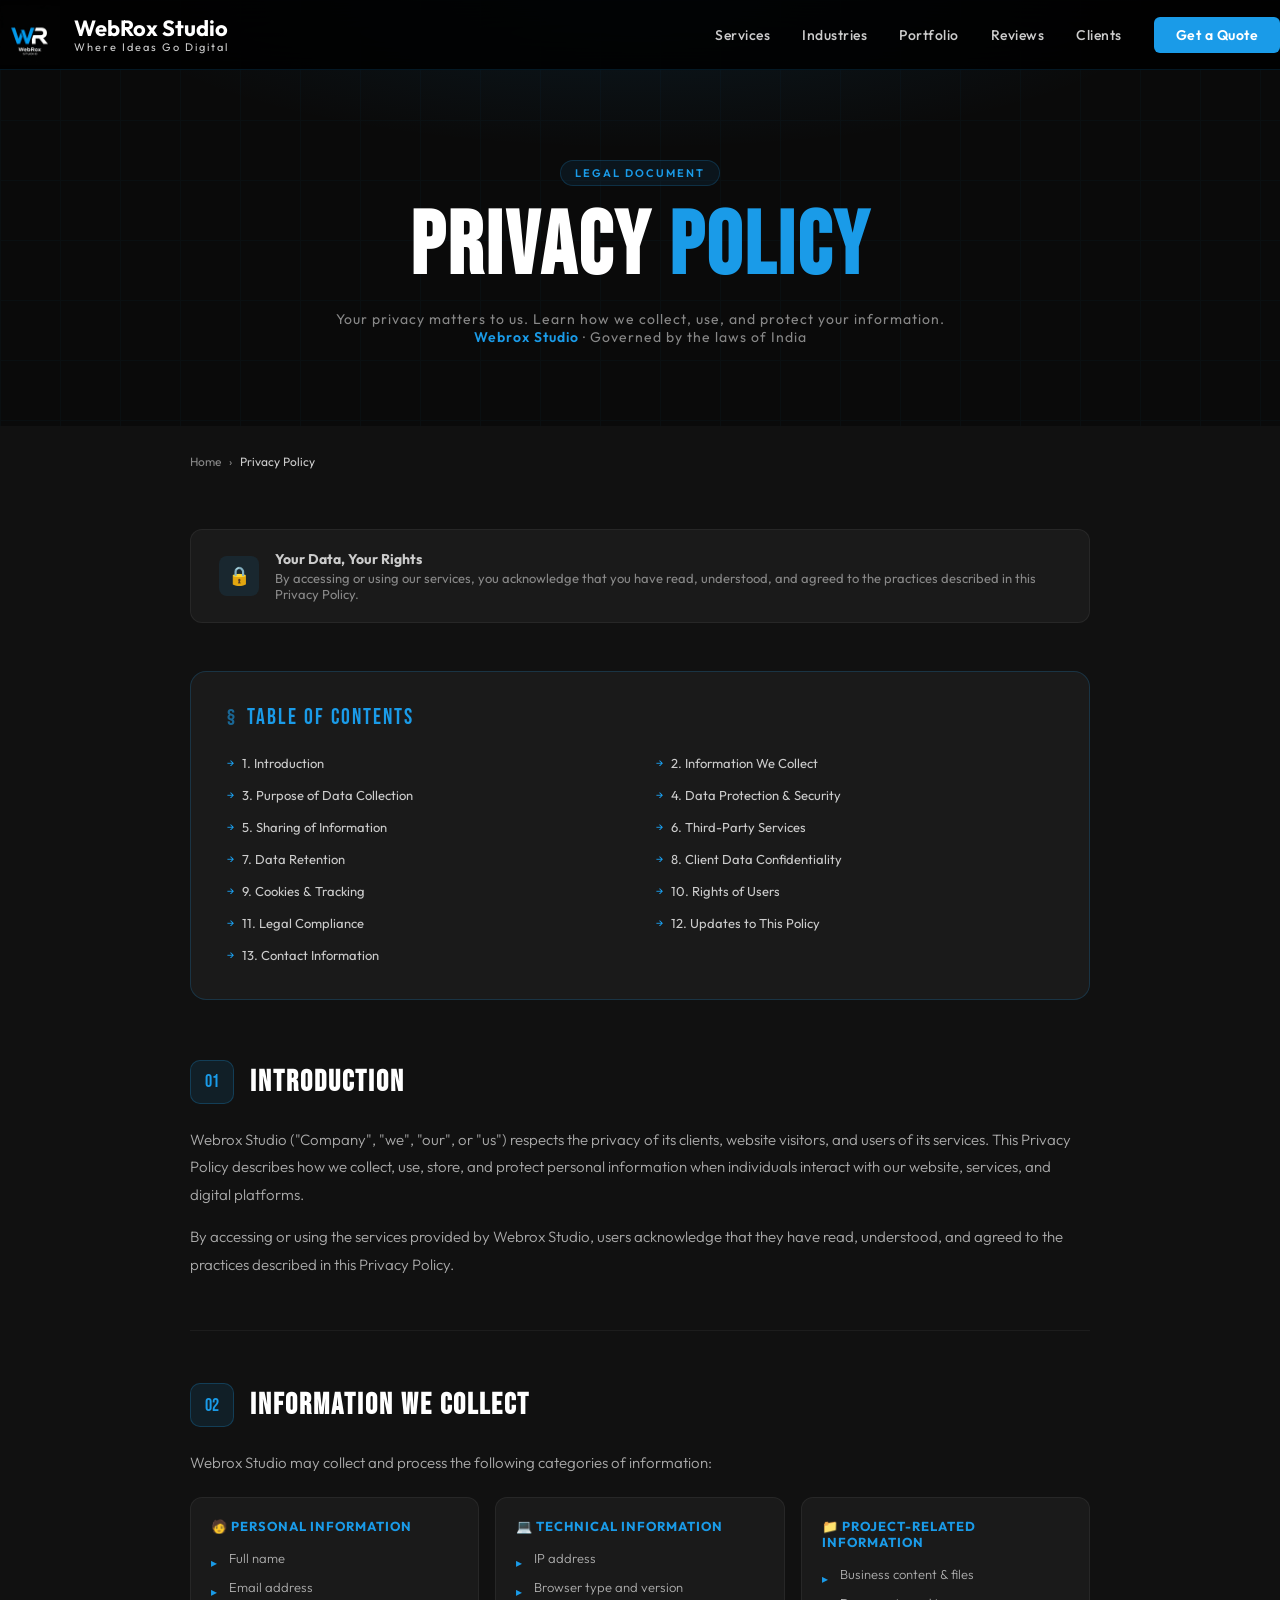
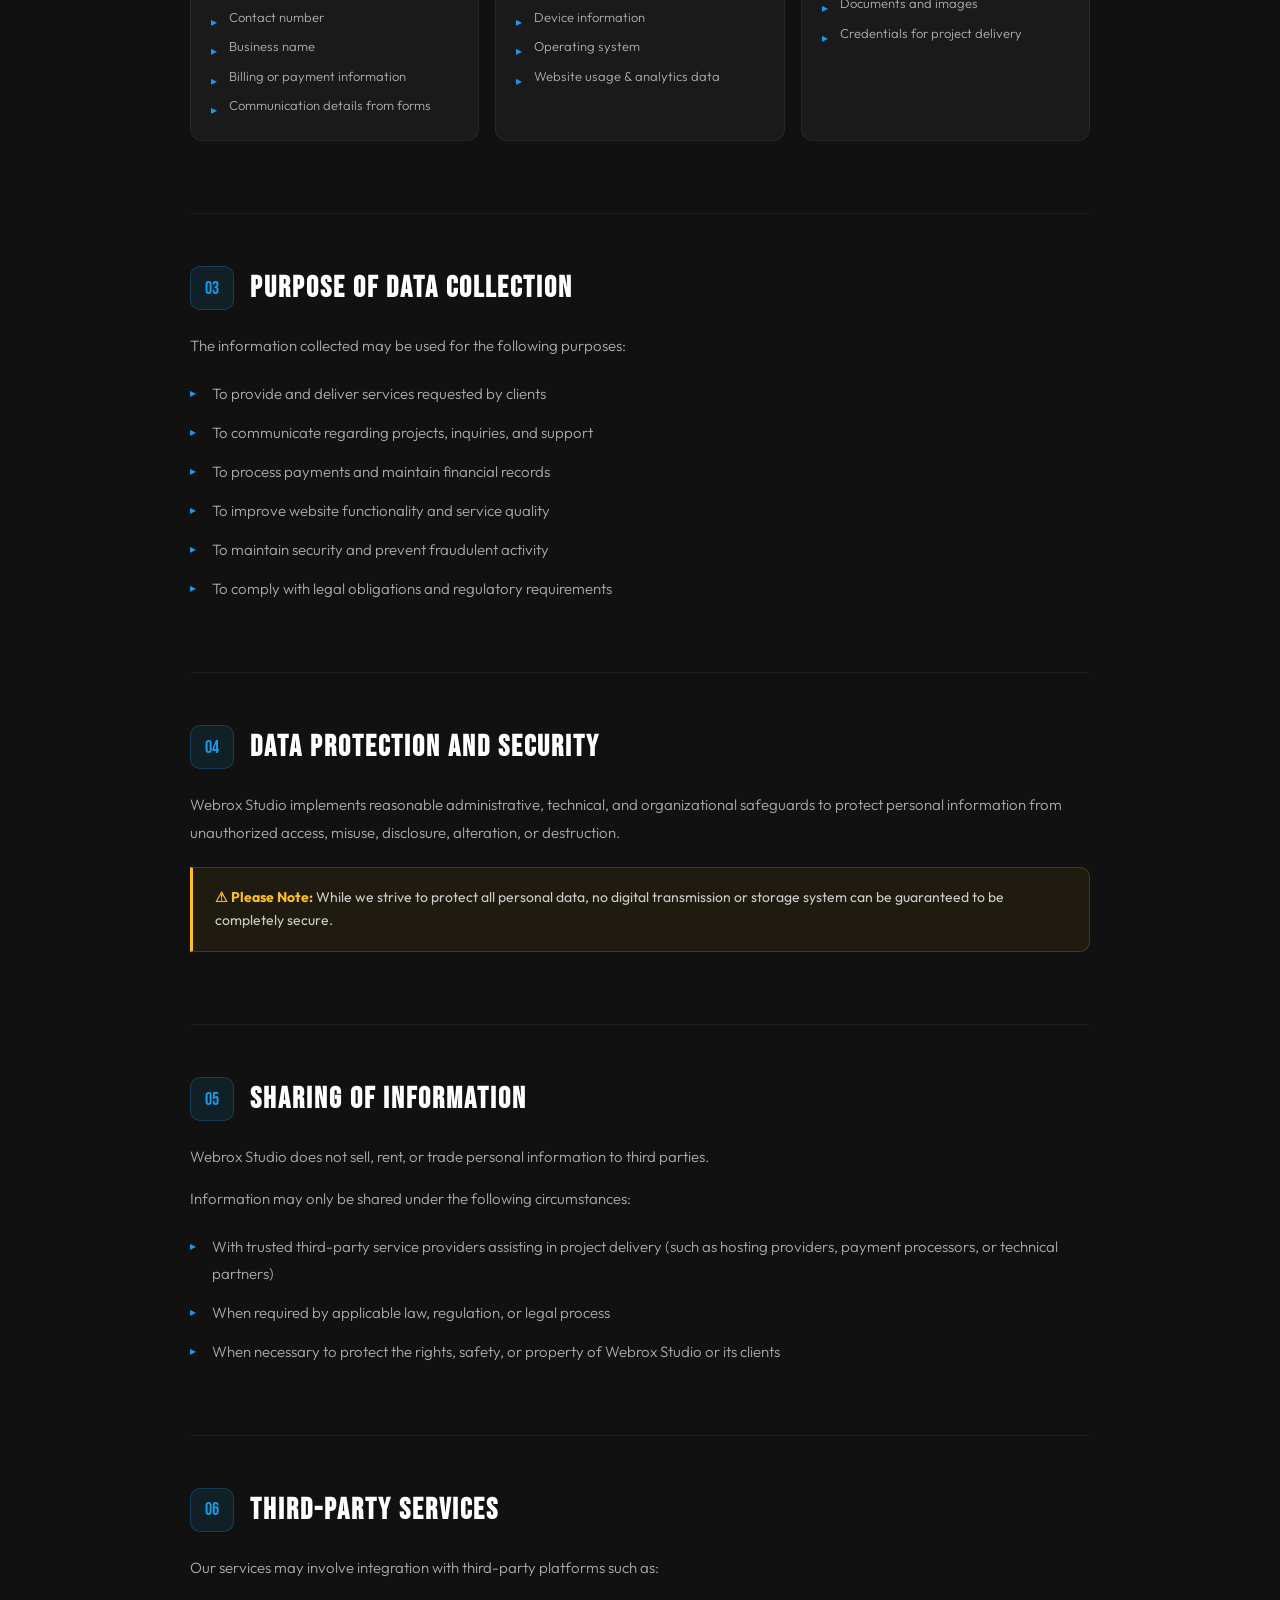
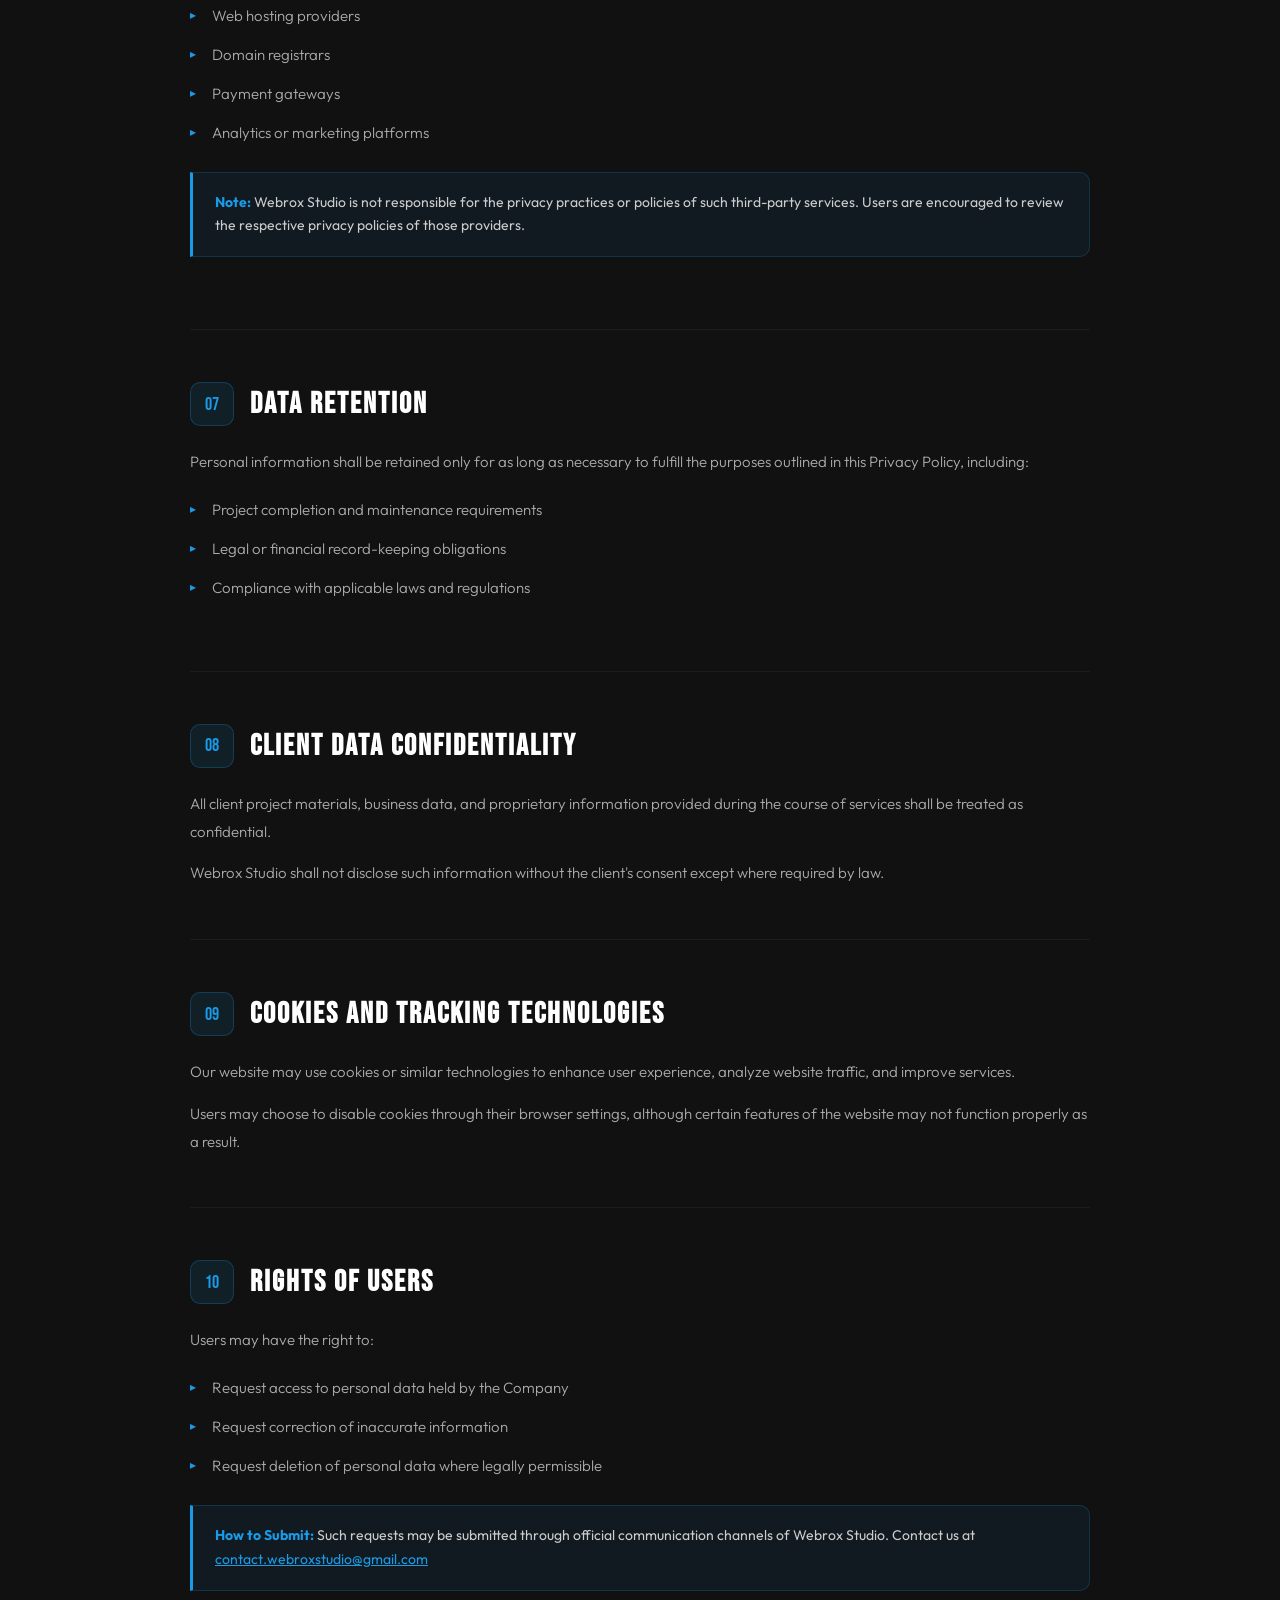
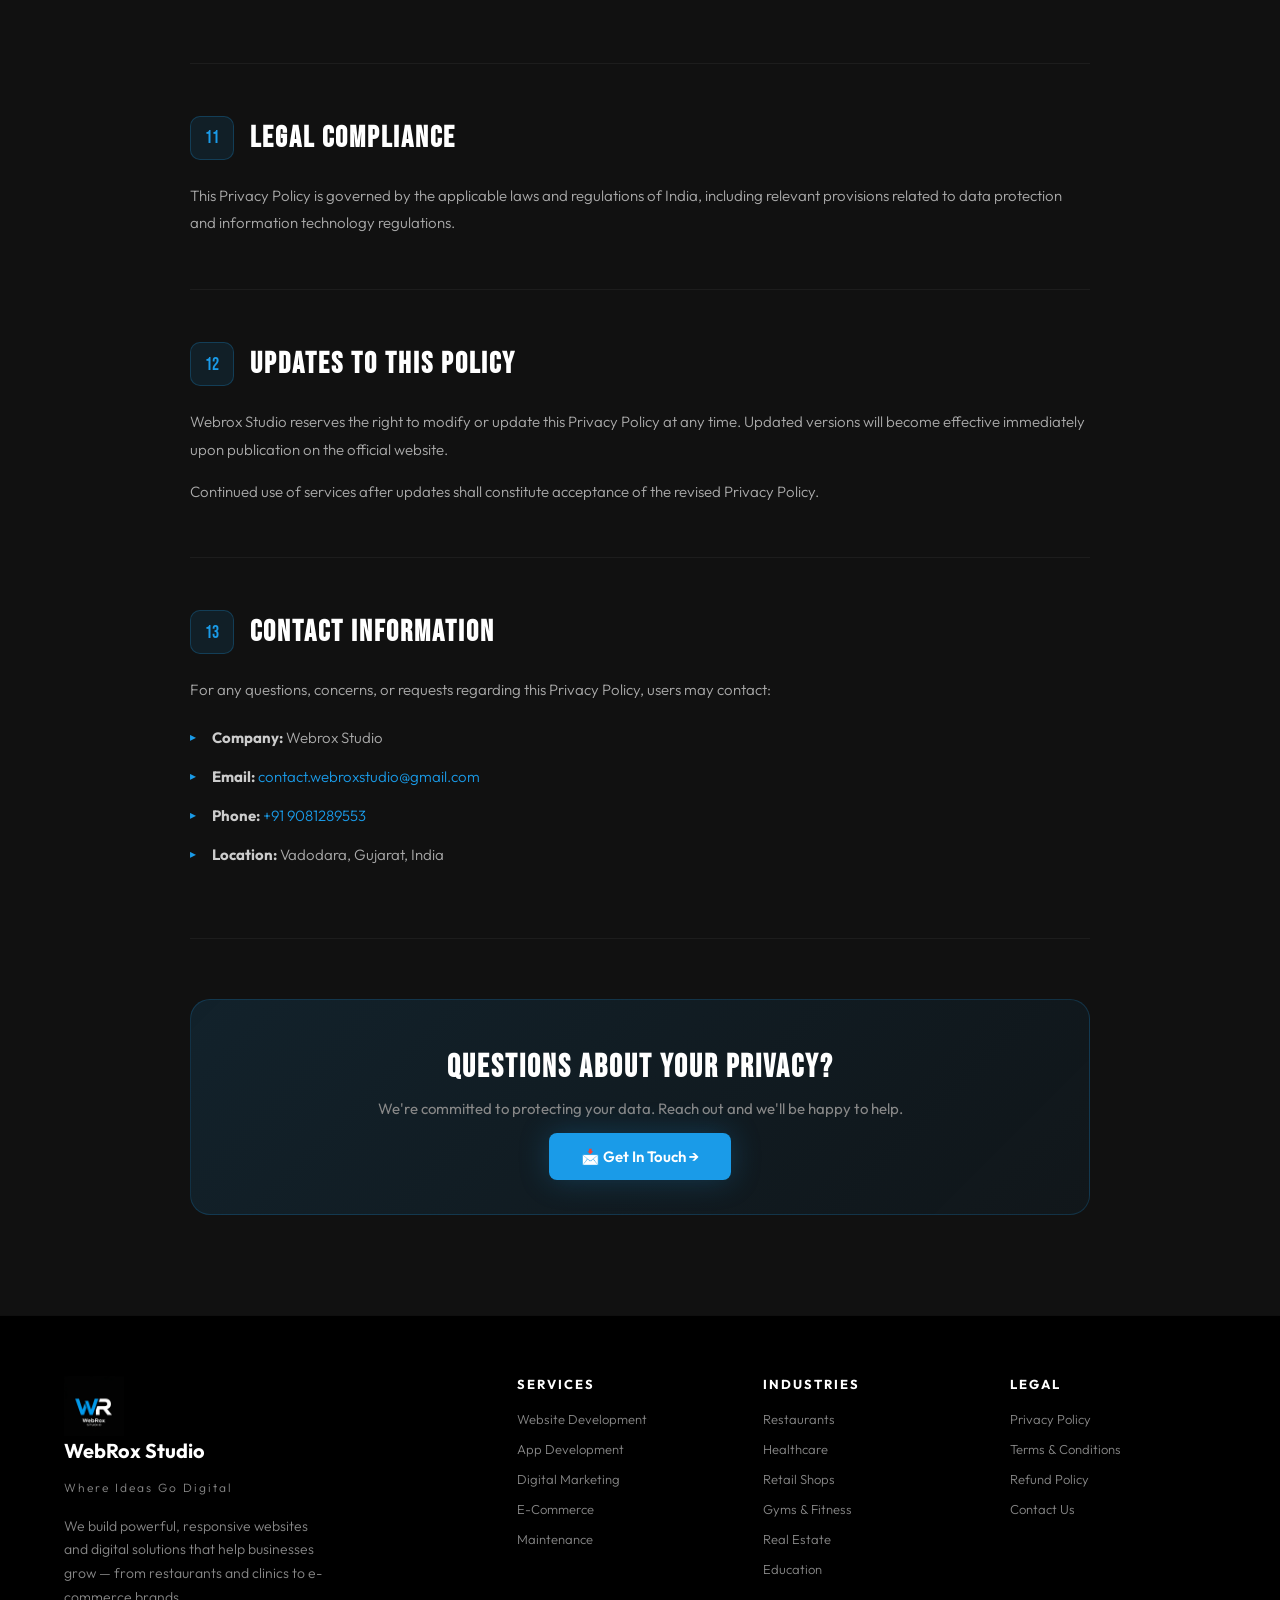
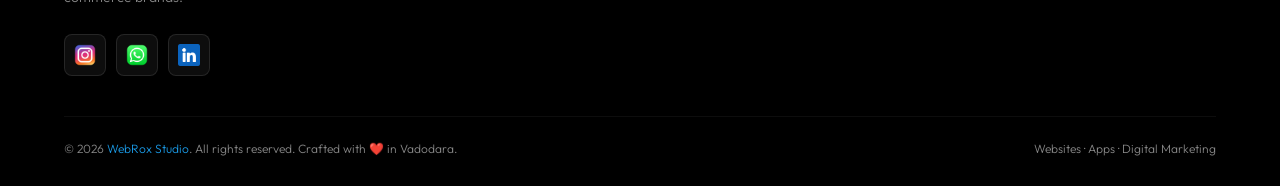
==== commit 3cadb60f: "Update privacy.html" ====
--- a/privacy.html
+++ b/privacy.html
@@ -5,6 +5,14 @@
 <meta name="viewport" content="width=device-width, initial-scale=1.0">
 <title>Privacy Policy – WebRox Studio</title>
 <link href="https://fonts.googleapis.com/css2?family=Bebas+Neue&family=Outfit:wght@300;400;500;600;700;800&display=swap" rel="stylesheet">
+      <!-- Favicon -->
+    <link rel="icon" type="image/x-icon" href="fevicon/favicon.ico">
+    <link rel="icon" type="image/png" sizes="16x16" href="fevicon/favicon-16x16.png">
+    <link rel="icon" type="image/png" sizes="32x32" href="fevicon/favicon-32x32.png">
+    <link rel="apple-touch-icon" sizes="180x180" href="fevicon/apple-touch-icon.png">
+    <link rel="icon" type="image/png" sizes="192x192" href="fevicon/android-chrome-192x192.png">
+    <link rel="icon" type="image/png" sizes="512x512" href="fevicon/android-chrome-512x512.png">
+    <link rel="manifest" href="fevicon/site.webmanifest">
 <link rel="stylesheet" href="style.css" type="text/css">
 <style>
   .policy-hero {
@@ -579,4 +587,5 @@
   reveals.forEach(r => observer.observe(r));
 </script>
 </body>
-</html>+
+</html>
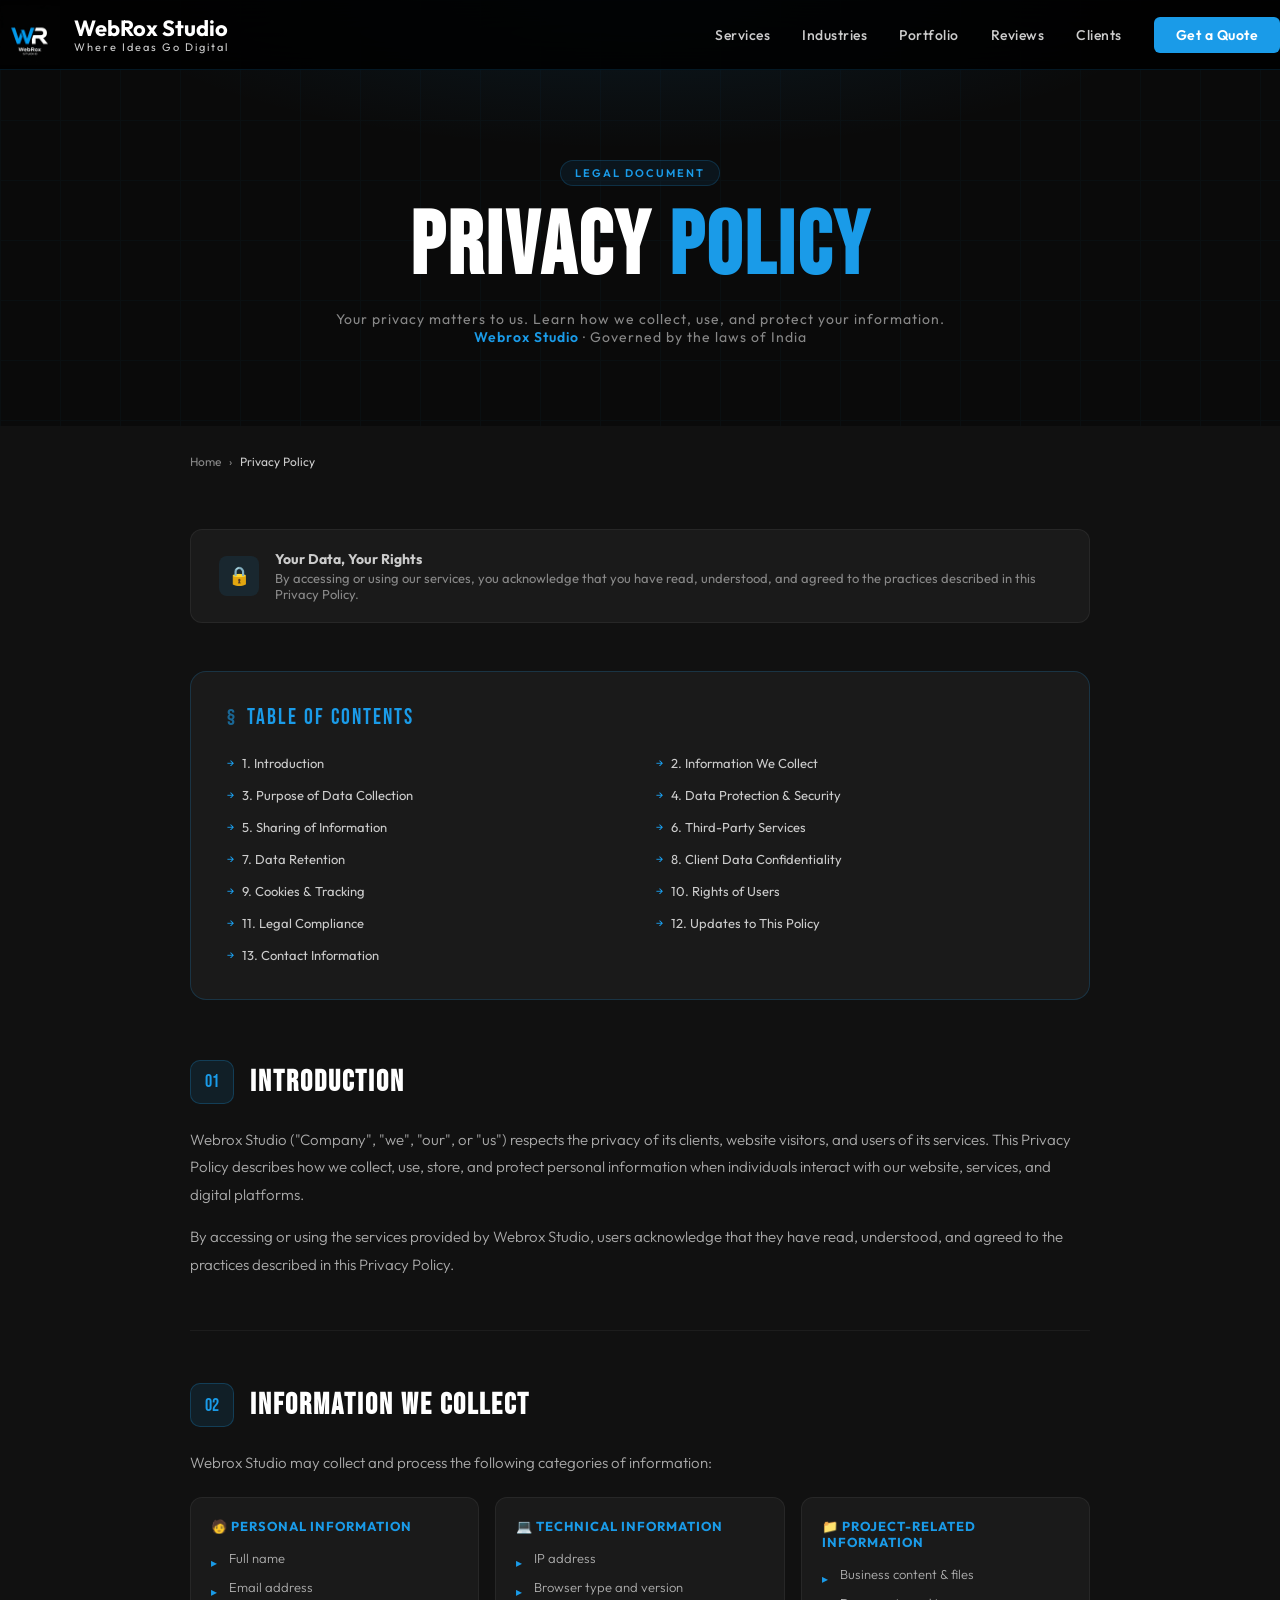
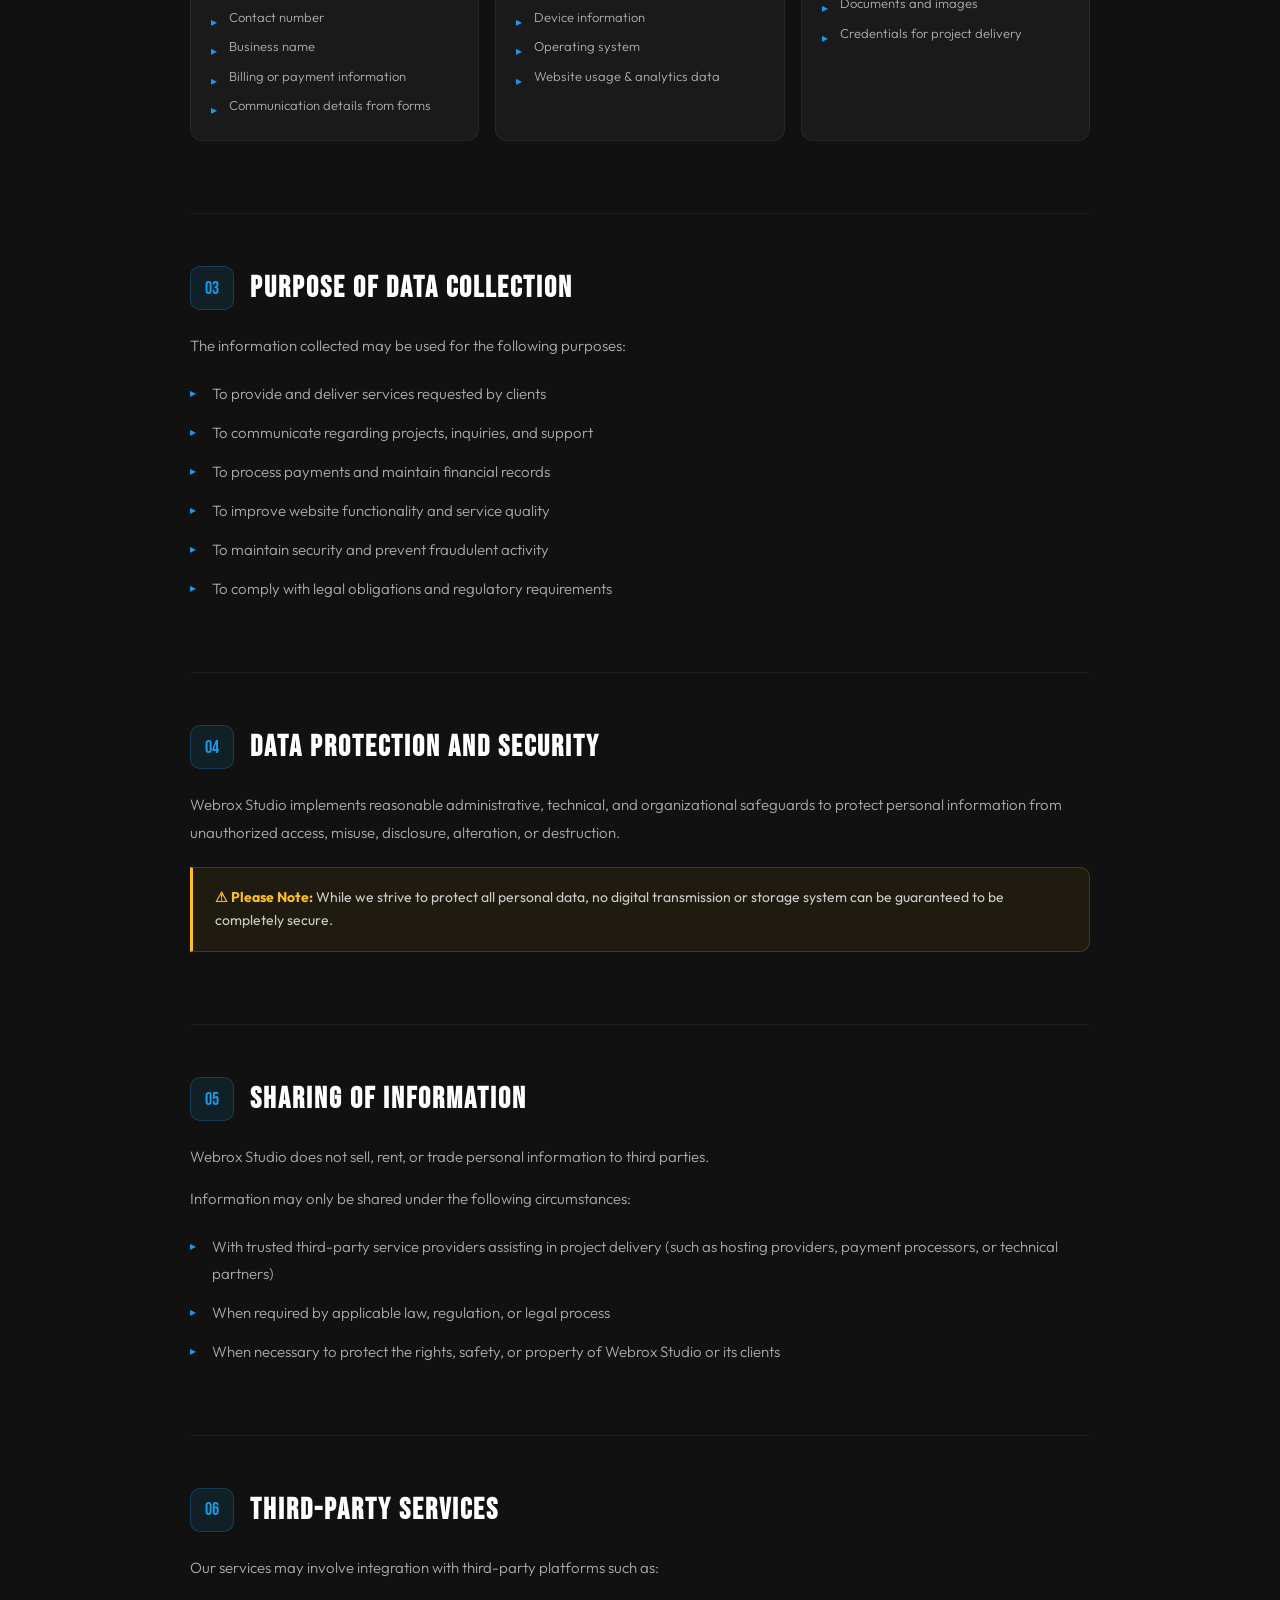
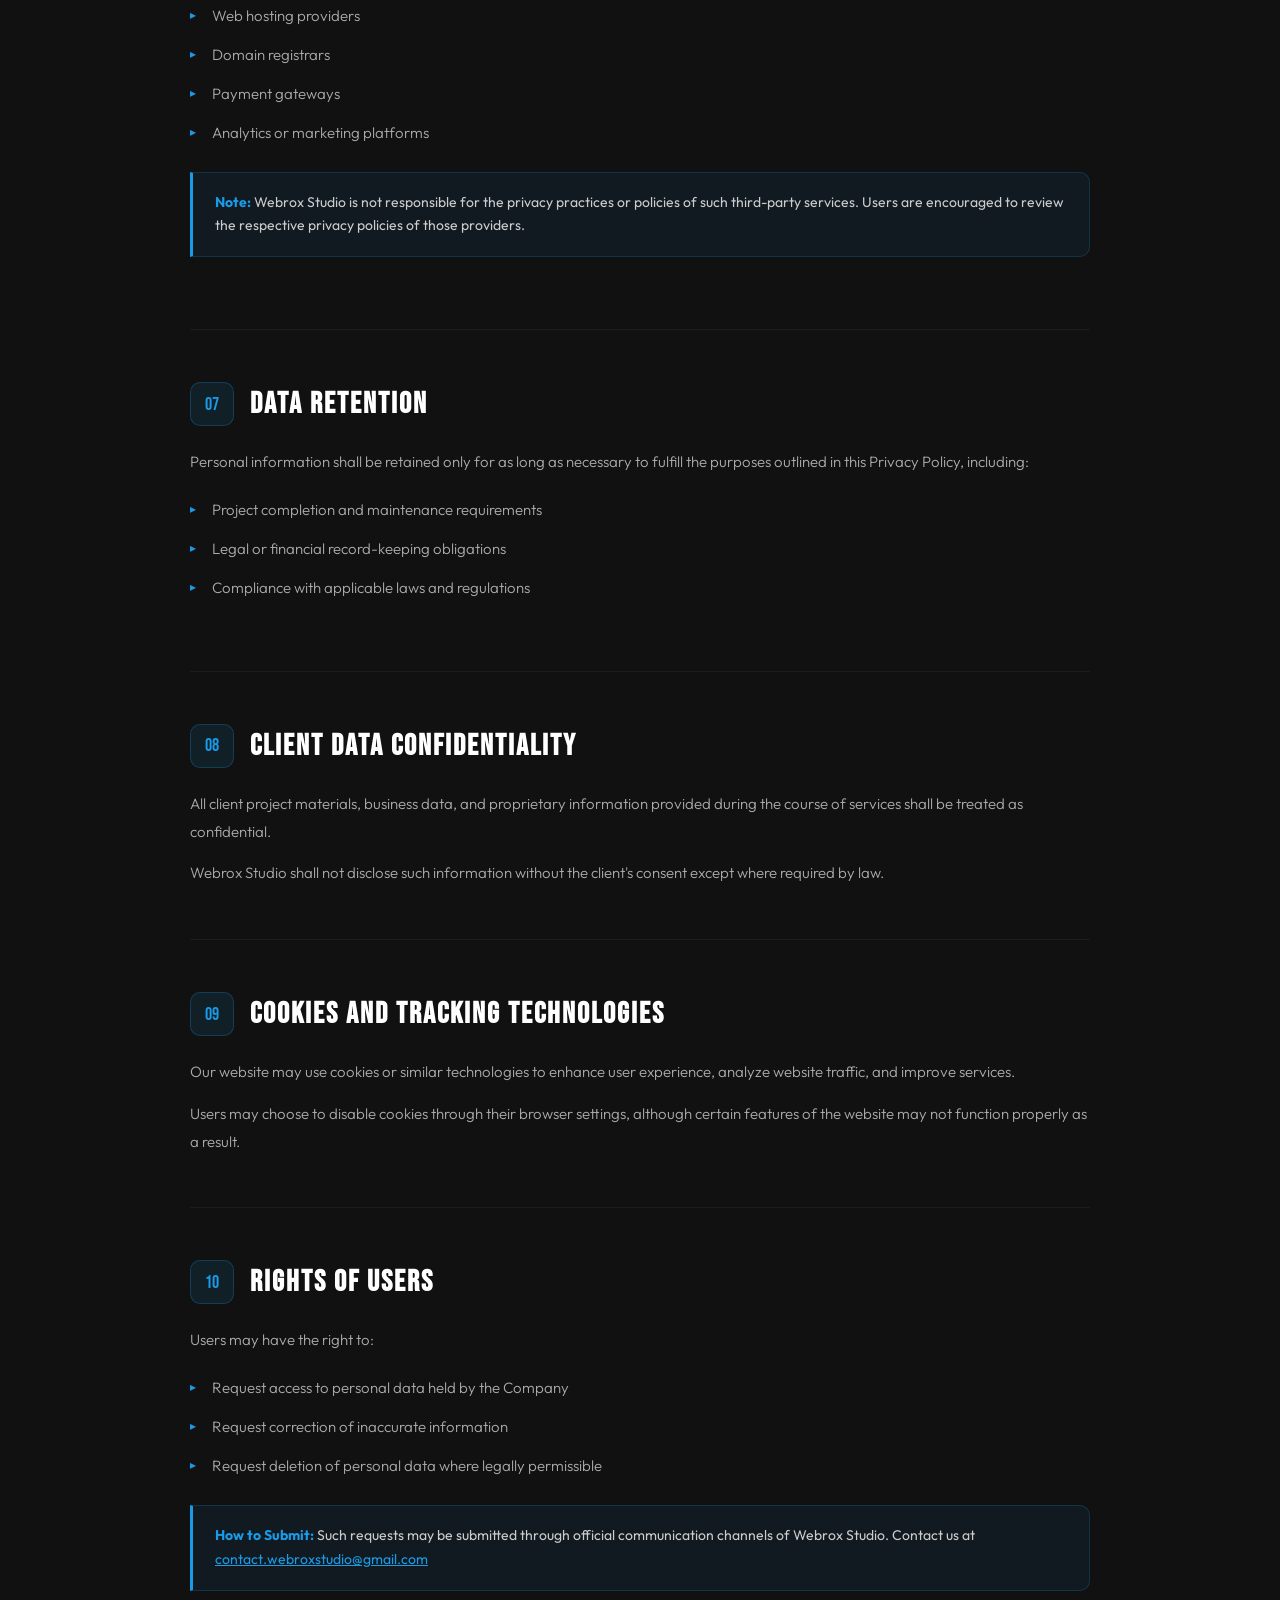
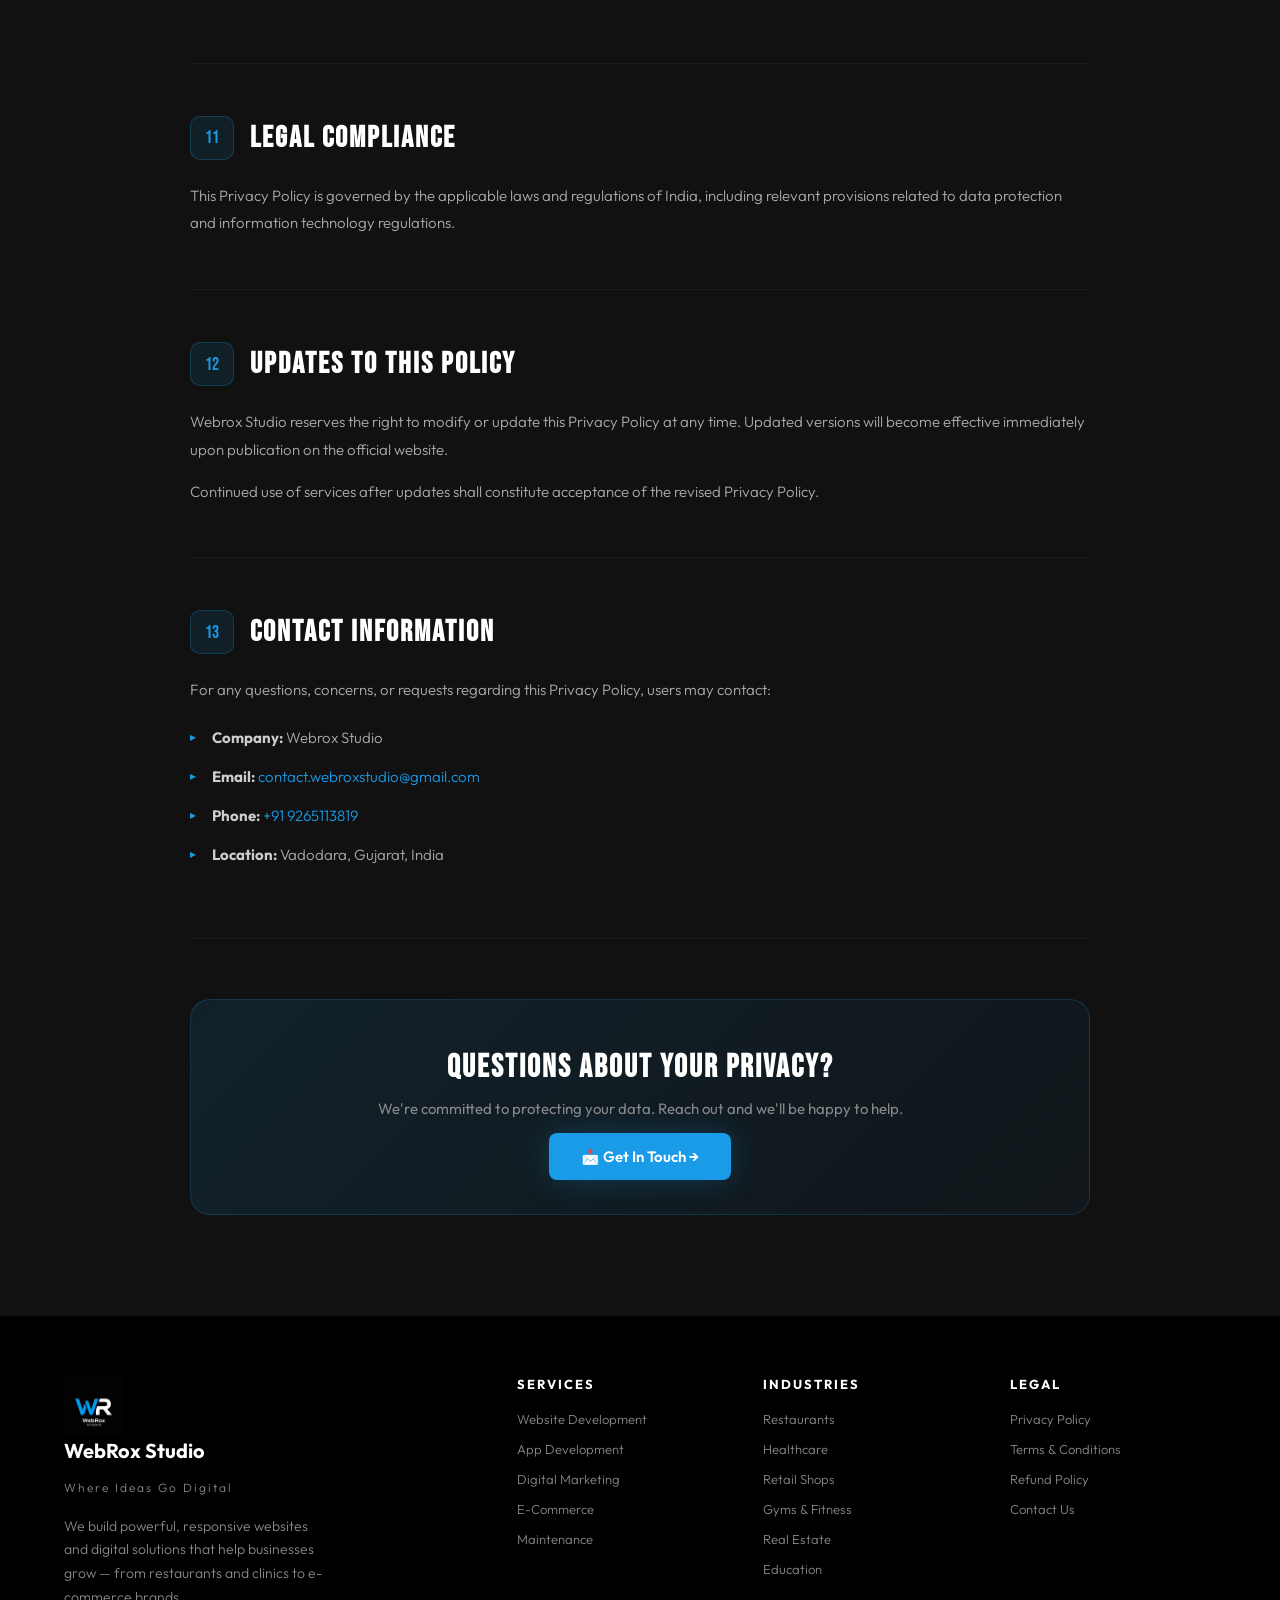
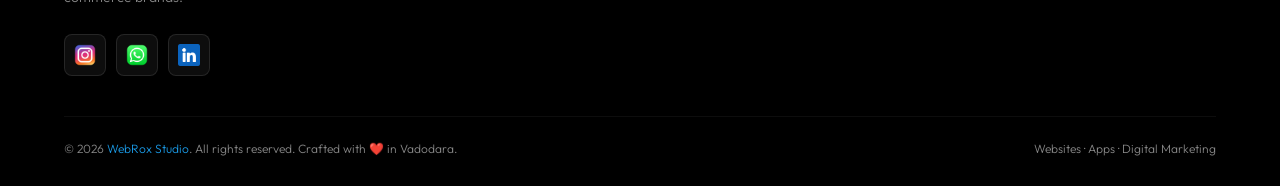
==== commit e0363092: "Update contact number and portfolio loader" ====
--- a/privacy.html
+++ b/privacy.html
@@ -1,591 +1,590 @@
-<!DOCTYPE html>
-<html lang="en">
-<head>
-<meta charset="UTF-8">
-<meta name="viewport" content="width=device-width, initial-scale=1.0">
-<title>Privacy Policy – WebRox Studio</title>
-<link href="https://fonts.googleapis.com/css2?family=Bebas+Neue&family=Outfit:wght@300;400;500;600;700;800&display=swap" rel="stylesheet">
-      <!-- Favicon -->
-    <link rel="icon" type="image/x-icon" href="fevicon/favicon.ico">
-    <link rel="icon" type="image/png" sizes="16x16" href="fevicon/favicon-16x16.png">
-    <link rel="icon" type="image/png" sizes="32x32" href="fevicon/favicon-32x32.png">
-    <link rel="apple-touch-icon" sizes="180x180" href="fevicon/apple-touch-icon.png">
-    <link rel="icon" type="image/png" sizes="192x192" href="fevicon/android-chrome-192x192.png">
-    <link rel="icon" type="image/png" sizes="512x512" href="fevicon/android-chrome-512x512.png">
-    <link rel="manifest" href="fevicon/site.webmanifest">
-<link rel="stylesheet" href="style.css" type="text/css">
-<style>
-  .policy-hero {
-    padding: 160px 5% 80px;
-    background: var(--dark);
-    position: relative;
-    overflow: hidden;
-    text-align: center;
-  }
-  .policy-hero::before {
-    content: '';
-    position: absolute; inset: 0; z-index: 0;
-    background: radial-gradient(ellipse 60% 50% at 50% 0%, rgba(26,155,232,0.10) 0%, transparent 70%);
-  }
-  .policy-hero-grid {
-    position: absolute; inset: 0; z-index: 0; opacity: 0.03;
-    background-image: linear-gradient(var(--blue) 1px, transparent 1px),
-                      linear-gradient(90deg, var(--blue) 1px, transparent 1px);
-    background-size: 60px 60px;
-  }
-  .policy-hero-inner { position: relative; z-index: 1; max-width: 860px; margin: 0 auto; }
-  .policy-hero .section-tag { margin-bottom: 20px; }
-  .policy-hero h1 {
-    font-family: 'Bebas Neue', sans-serif;
-    font-size: clamp(48px, 7vw, 88px);
-    letter-spacing: 3px; line-height: 0.95;
-    margin-bottom: 20px;
-  }
-  .policy-hero h1 span { color: var(--blue); }
-  .policy-hero .hero-meta {
-    font-size: 14px; color: var(--gray);
-    margin-top: 20px; letter-spacing: 1px;
-  }
-  .policy-hero .hero-meta strong { color: var(--blue); font-weight: 600; }
-
-  .policy-body {
-    background: var(--dark2);
-    padding: 0 5% 100px;
-  }
-  .policy-wrap {
-    max-width: 900px; margin: 0 auto;
-    padding-top: 60px;
-  }
-  .toc {
-    background: var(--dark3);
-    border: 1px solid rgba(26,155,232,0.2);
-    border-radius: 16px;
-    padding: 32px 36px;
-    margin-bottom: 60px;
-  }
-  .toc-title {
-    font-family: 'Bebas Neue', sans-serif;
-    font-size: 22px; letter-spacing: 2px; color: var(--blue);
-    margin-bottom: 20px;
-    display: flex; align-items: center; gap: 10px;
-  }
-  .toc-title::before { content: '§'; font-size: 20px; opacity: 0.6; }
-  .toc-list {
-    list-style: none;
-    display: grid; grid-template-columns: 1fr 1fr; gap: 8px 32px;
-  }
-  .toc-list li a {
-    color: var(--gray-light); text-decoration: none; font-size: 13px;
-    font-weight: 400; transition: color .2s;
-    display: flex; align-items: center; gap: 8px;
-    padding: 4px 0;
-  }
-  .toc-list li a::before { content: '→'; color: var(--blue); font-size: 11px; flex-shrink: 0; }
-  .toc-list li a:hover { color: var(--blue); }
-
-  .policy-section {
-    margin-bottom: 52px;
-    padding-bottom: 52px;
-    border-bottom: 1px solid rgba(255,255,255,0.05);
-  }
-  .policy-section:last-child { border-bottom: none; }
-  .policy-section-head {
-    display: flex; align-items: center; gap: 16px;
-    margin-bottom: 22px;
-  }
-  .section-num {
-    width: 44px; height: 44px; border-radius: 10px;
-    background: rgba(26,155,232,0.1);
-    border: 1px solid rgba(26,155,232,0.25);
-    display: flex; align-items: center; justify-content: center;
-    font-family: 'Bebas Neue', sans-serif; font-size: 18px; color: var(--blue);
-    flex-shrink: 0;
-  }
-  .policy-section h2 {
-    font-family: 'Bebas Neue', sans-serif;
-    font-size: clamp(22px, 3vw, 30px);
-    letter-spacing: 2px; line-height: 1;
-    color: var(--white);
-  }
-  .policy-section p {
-    font-size: 15px; color: rgba(255,255,255,0.65);
-    line-height: 1.85; font-weight: 300;
-    margin-bottom: 14px;
-  }
-  .policy-section p:last-child { margin-bottom: 0; }
-  .policy-section ul {
-    list-style: none; margin: 12px 0; padding: 0;
-  }
-  .policy-section ul li {
-    font-size: 15px; color: rgba(255,255,255,0.65);
-    line-height: 1.8; font-weight: 300;
-    padding: 6px 0 6px 22px;
-    position: relative;
-  }
-  .policy-section ul li::before {
-    content: '▸'; color: var(--blue);
-    position: absolute; left: 0; font-size: 12px; top: 8px;
-  }
-  .policy-highlight {
-    background: rgba(26,155,232,0.07);
-    border: 1px solid rgba(26,155,232,0.2);
-    border-left: 3px solid var(--blue);
-    border-radius: 0 10px 10px 0;
-    padding: 18px 22px;
-    margin: 20px 0;
-    font-size: 14px; color: var(--gray-light);
-    line-height: 1.7; font-weight: 400;
-  }
-  .policy-highlight strong { color: var(--blue); font-weight: 700; }
-  .policy-warning {
-    background: rgba(255,180,0,0.06);
-    border: 1px solid rgba(255,180,0,0.2);
-    border-left: 3px solid #fbbf24;
-    border-radius: 0 10px 10px 0;
-    padding: 18px 22px;
-    margin: 20px 0;
-    font-size: 14px; color: var(--gray-light);
-    line-height: 1.7; font-weight: 400;
-  }
-  .policy-warning strong { color: #fbbf24; font-weight: 700; }
-  .last-updated {
-    background: var(--dark3);
-    border: 1px solid rgba(255,255,255,0.06);
-    border-radius: 12px;
-    padding: 20px 28px;
-    display: flex; align-items: center; gap: 16px;
-    margin-bottom: 48px;
-    font-size: 13px; color: var(--gray);
-  }
-  .last-updated-icon {
-    width: 40px; height: 40px; border-radius: 8px;
-    background: rgba(26,155,232,0.1);
-    display: flex; align-items: center; justify-content: center;
-    font-size: 18px; flex-shrink: 0;
-  }
-  .last-updated strong { color: var(--gray-light); font-size: 14px; display: block; margin-bottom: 2px; }
-  .policy-contact {
-    background: linear-gradient(135deg, rgba(26,155,232,0.12), rgba(13,126,196,0.05));
-    border: 1px solid rgba(26,155,232,0.2);
-    border-radius: 20px;
-    padding: 48px 40px;
-    text-align: center;
-    margin-top: 60px;
-  }
-  .policy-contact h3 {
-    font-family: 'Bebas Neue', sans-serif;
-    font-size: 32px; letter-spacing: 2px;
-    margin-bottom: 12px;
-  }
-  .policy-contact p { font-size: 15px; color: var(--gray); margin-bottom: 28px; }
-  .breadcrumb {
-    max-width: 900px; margin: 0 auto;
-    padding: 28px 0 0;
-    display: flex; align-items: center; gap: 8px;
-    font-size: 12px; color: var(--gray);
-  }
-  .breadcrumb a { color: var(--gray); text-decoration: none; transition: color .2s; }
-  .breadcrumb a:hover { color: var(--blue); }
-  /* Data types grid */
-  .data-types-grid {
-    display: grid; grid-template-columns: repeat(auto-fit, minmax(240px, 1fr));
-    gap: 16px; margin: 20px 0;
-  }
-  .data-type-card {
-    background: var(--dark3);
-    border: 1px solid rgba(255,255,255,0.06);
-    border-radius: 12px; padding: 20px;
-  }
-  .data-type-card h4 {
-    font-size: 13px; font-weight: 700; color: var(--blue);
-    letter-spacing: 1px; text-transform: uppercase; margin-bottom: 10px;
-  }
-  .data-type-card ul { margin: 0; }
-  .data-type-card ul li { font-size: 13px; padding: 3px 0 3px 18px; }
-
-  @media (max-width: 600px) {
-    .toc-list { grid-template-columns: 1fr; }
-    .policy-contact { padding: 32px 20px; }
-    .data-types-grid { grid-template-columns: 1fr; }
-  }
-</style>
-</head>
-<body>
-
-<!-- HEADER -->
-<header id="header">
-  <div class="header-inner">
-    <a class="logo" href="index.html">
-      <img src="images/logo.jpeg" alt="WebRox Studio Logo" class="logo-img">
-      <div class="logo-text">
-        <h2>WebRox Studio</h2>
-        <p>Where Ideas Go Digital</p>
-      </div>
-    </a>
-    <nav>
-      <a href="index.html#services">Services</a>
-      <a href="index.html#industries">Industries</a>
-      <a href="index.html#portfolio">Portfolio</a>
-      <a href="index.html#reviews">Reviews</a>
-      <a href="index.html#clients">Clients</a>
-      <a href="index.html#contact" class="nav-cta">Get a Quote</a>
-    </nav>
-    <div class="hamburger" id="hamburger">
-      <span></span><span></span><span></span>
-    </div>
-  </div>
-</header>
-
-<!-- MOBILE MENU -->
-<div class="mobile-menu" id="mobileMenu">
-  <button class="mobile-close" id="mobileClose">✕</button>
-  <a href="index.html#services" onclick="closeMobile()">Services</a>
-  <a href="index.html#industries" onclick="closeMobile()">Industries</a>
-  <a href="index.html#portfolio" onclick="closeMobile()">Portfolio</a>
-  <a href="index.html#reviews" onclick="closeMobile()">Reviews</a>
-  <a href="index.html#clients" onclick="closeMobile()">Clients</a>
-  <a href="index.html#contact" onclick="closeMobile()">Get a Quote</a>
-</div>
-
-<!-- HERO -->
-<section class="policy-hero">
-  <div class="policy-hero-grid"></div>
-  <div class="policy-hero-inner">
-    <div class="section-tag reveal">Legal Document</div>
-    <h1 class="reveal">PRIVACY <span>POLICY</span></h1>
-    <p class="hero-meta reveal">Your privacy matters to us. Learn how we collect, use, and protect your information.<br>
-    <strong>Webrox Studio</strong> · Governed by the laws of India</p>
-  </div>
-</section>
-
-<!-- BODY -->
-<div class="policy-body">
-  <div class="breadcrumb">
-    <a href="index.html">Home</a>
-    <span>›</span>
-    <span style="color:var(--gray-light)">Privacy Policy</span>
-  </div>
-
-  <div class="policy-wrap">
-
-    <div class="last-updated reveal">
-      <div class="last-updated-icon">🔒</div>
-      <div>
-        <strong>Your Data, Your Rights</strong>
-        By accessing or using our services, you acknowledge that you have read, understood, and agreed to the practices described in this Privacy Policy.
-      </div>
-    </div>
-
-    <div class="toc reveal">
-      <div class="toc-title">Table of Contents</div>
-      <ul class="toc-list">
-        <li><a href="#s1">1. Introduction</a></li>
-        <li><a href="#s2">2. Information We Collect</a></li>
-        <li><a href="#s3">3. Purpose of Data Collection</a></li>
-        <li><a href="#s4">4. Data Protection &amp; Security</a></li>
-        <li><a href="#s5">5. Sharing of Information</a></li>
-        <li><a href="#s6">6. Third-Party Services</a></li>
-        <li><a href="#s7">7. Data Retention</a></li>
-        <li><a href="#s8">8. Client Data Confidentiality</a></li>
-        <li><a href="#s9">9. Cookies &amp; Tracking</a></li>
-        <li><a href="#s10">10. Rights of Users</a></li>
-        <li><a href="#s11">11. Legal Compliance</a></li>
-        <li><a href="#s12">12. Updates to This Policy</a></li>
-        <li><a href="#s13">13. Contact Information</a></li>
-      </ul>
-    </div>
-
-    <!-- Section 1 -->
-    <div class="policy-section reveal" id="s1">
-      <div class="policy-section-head">
-        <div class="section-num">01</div>
-        <h2>Introduction</h2>
-      </div>
-      <p>Webrox Studio ("Company", "we", "our", or "us") respects the privacy of its clients, website visitors, and users of its services. This Privacy Policy describes how we collect, use, store, and protect personal information when individuals interact with our website, services, and digital platforms.</p>
-      <p>By accessing or using the services provided by Webrox Studio, users acknowledge that they have read, understood, and agreed to the practices described in this Privacy Policy.</p>
-    </div>
-
-    <!-- Section 2 -->
-    <div class="policy-section reveal" id="s2">
-      <div class="policy-section-head">
-        <div class="section-num">02</div>
-        <h2>Information We Collect</h2>
-      </div>
-      <p>Webrox Studio may collect and process the following categories of information:</p>
-      <div class="data-types-grid">
-        <div class="data-type-card">
-          <h4>🧑 Personal Information</h4>
-          <ul>
-            <li>Full name</li>
-            <li>Email address</li>
-            <li>Contact number</li>
-            <li>Business name</li>
-            <li>Billing or payment information</li>
-            <li>Communication details from forms</li>
-          </ul>
-        </div>
-        <div class="data-type-card">
-          <h4>💻 Technical Information</h4>
-          <ul>
-            <li>IP address</li>
-            <li>Browser type and version</li>
-            <li>Device information</li>
-            <li>Operating system</li>
-            <li>Website usage &amp; analytics data</li>
-          </ul>
-        </div>
-        <div class="data-type-card">
-          <h4>📁 Project-Related Information</h4>
-          <ul>
-            <li>Business content &amp; files</li>
-            <li>Documents and images</li>
-            <li>Credentials for project delivery</li>
-          </ul>
-        </div>
-      </div>
-    </div>
-
-    <!-- Section 3 -->
-    <div class="policy-section reveal" id="s3">
-      <div class="policy-section-head">
-        <div class="section-num">03</div>
-        <h2>Purpose of Data Collection</h2>
-      </div>
-      <p>The information collected may be used for the following purposes:</p>
-      <ul>
-        <li>To provide and deliver services requested by clients</li>
-        <li>To communicate regarding projects, inquiries, and support</li>
-        <li>To process payments and maintain financial records</li>
-        <li>To improve website functionality and service quality</li>
-        <li>To maintain security and prevent fraudulent activity</li>
-        <li>To comply with legal obligations and regulatory requirements</li>
-      </ul>
-    </div>
-
-    <!-- Section 4 -->
-    <div class="policy-section reveal" id="s4">
-      <div class="policy-section-head">
-        <div class="section-num">04</div>
-        <h2>Data Protection and Security</h2>
-      </div>
-      <p>Webrox Studio implements reasonable administrative, technical, and organizational safeguards to protect personal information from unauthorized access, misuse, disclosure, alteration, or destruction.</p>
-      <div class="policy-warning">
-        <strong>⚠ Please Note:</strong> While we strive to protect all personal data, no digital transmission or storage system can be guaranteed to be completely secure.
-      </div>
-    </div>
-
-    <!-- Section 5 -->
-    <div class="policy-section reveal" id="s5">
-      <div class="policy-section-head">
-        <div class="section-num">05</div>
-        <h2>Sharing of Information</h2>
-      </div>
-      <p>Webrox Studio does not sell, rent, or trade personal information to third parties.</p>
-      <p>Information may only be shared under the following circumstances:</p>
-      <ul>
-        <li>With trusted third-party service providers assisting in project delivery (such as hosting providers, payment processors, or technical partners)</li>
-        <li>When required by applicable law, regulation, or legal process</li>
-        <li>When necessary to protect the rights, safety, or property of Webrox Studio or its clients</li>
-      </ul>
-    </div>
-
-    <!-- Section 6 -->
-    <div class="policy-section reveal" id="s6">
-      <div class="policy-section-head">
-        <div class="section-num">06</div>
-        <h2>Third-Party Services</h2>
-      </div>
-      <p>Our services may involve integration with third-party platforms such as:</p>
-      <ul>
-        <li>Web hosting providers</li>
-        <li>Domain registrars</li>
-        <li>Payment gateways</li>
-        <li>Analytics or marketing platforms</li>
-      </ul>
-      <div class="policy-highlight">
-        <strong>Note:</strong> Webrox Studio is not responsible for the privacy practices or policies of such third-party services. Users are encouraged to review the respective privacy policies of those providers.
-      </div>
-    </div>
-
-    <!-- Section 7 -->
-    <div class="policy-section reveal" id="s7">
-      <div class="policy-section-head">
-        <div class="section-num">07</div>
-        <h2>Data Retention</h2>
-      </div>
-      <p>Personal information shall be retained only for as long as necessary to fulfill the purposes outlined in this Privacy Policy, including:</p>
-      <ul>
-        <li>Project completion and maintenance requirements</li>
-        <li>Legal or financial record-keeping obligations</li>
-        <li>Compliance with applicable laws and regulations</li>
-      </ul>
-    </div>
-
-    <!-- Section 8 -->
-    <div class="policy-section reveal" id="s8">
-      <div class="policy-section-head">
-        <div class="section-num">08</div>
-        <h2>Client Data Confidentiality</h2>
-      </div>
-      <p>All client project materials, business data, and proprietary information provided during the course of services shall be treated as confidential.</p>
-      <p>Webrox Studio shall not disclose such information without the client's consent except where required by law.</p>
-    </div>
-
-    <!-- Section 9 -->
-    <div class="policy-section reveal" id="s9">
-      <div class="policy-section-head">
-        <div class="section-num">09</div>
-        <h2>Cookies and Tracking Technologies</h2>
-      </div>
-      <p>Our website may use cookies or similar technologies to enhance user experience, analyze website traffic, and improve services.</p>
-      <p>Users may choose to disable cookies through their browser settings, although certain features of the website may not function properly as a result.</p>
-    </div>
-
-    <!-- Section 10 -->
-    <div class="policy-section reveal" id="s10">
-      <div class="policy-section-head">
-        <div class="section-num">10</div>
-        <h2>Rights of Users</h2>
-      </div>
-      <p>Users may have the right to:</p>
-      <ul>
-        <li>Request access to personal data held by the Company</li>
-        <li>Request correction of inaccurate information</li>
-        <li>Request deletion of personal data where legally permissible</li>
-      </ul>
-      <div class="policy-highlight">
-        <strong>How to Submit:</strong> Such requests may be submitted through official communication channels of Webrox Studio. Contact us at <a href="mailto:contact.webroxstudio@gmail.com" style="color:var(--blue)">contact.webroxstudio@gmail.com</a>
-      </div>
-    </div>
-
-    <!-- Section 11 -->
-    <div class="policy-section reveal" id="s11">
-      <div class="policy-section-head">
-        <div class="section-num">11</div>
-        <h2>Legal Compliance</h2>
-      </div>
-      <p>This Privacy Policy is governed by the applicable laws and regulations of India, including relevant provisions related to data protection and information technology regulations.</p>
-    </div>
-
-    <!-- Section 12 -->
-    <div class="policy-section reveal" id="s12">
-      <div class="policy-section-head">
-        <div class="section-num">12</div>
-        <h2>Updates to This Policy</h2>
-      </div>
-      <p>Webrox Studio reserves the right to modify or update this Privacy Policy at any time. Updated versions will become effective immediately upon publication on the official website.</p>
-      <p>Continued use of services after updates shall constitute acceptance of the revised Privacy Policy.</p>
-    </div>
-
-    <!-- Section 13 -->
-    <div class="policy-section reveal" id="s13">
-      <div class="policy-section-head">
-        <div class="section-num">13</div>
-        <h2>Contact Information</h2>
-      </div>
-      <p>For any questions, concerns, or requests regarding this Privacy Policy, users may contact:</p>
-      <ul>
-        <li><strong style="color:var(--gray-light)">Company:</strong> Webrox Studio</li>
-        <li><strong style="color:var(--gray-light)">Email:</strong> <a href="mailto:contact.webroxstudio@gmail.com" style="color:var(--blue); text-decoration:none;">contact.webroxstudio@gmail.com</a></li>
-        <li><strong style="color:var(--gray-light)">Phone:</strong> <a href="tel:+919081289553" style="color:var(--blue); text-decoration:none;">+91 9081289553</a></li>
-        <li><strong style="color:var(--gray-light)">Location:</strong> Vadodara, Gujarat, India</li>
-      </ul>
-    </div>
-
-    <div class="policy-contact reveal">
-      <h3>Questions About Your Privacy?</h3>
-      <p>We're committed to protecting your data. Reach out and we'll be happy to help.</p>
-      <a href="index.html#contact" class="btn-primary">📩 Get In Touch →</a>
-    </div>
-
-  </div>
-</div>
-
-<!-- FOOTER -->
-<footer>
-  <div class="footer-grid">
-    <div class="footer-brand">
-      <a class="logo" href="index.html">
-        <div class="logo-wrap">
-          <img src="images/logo.jpeg" alt="WebRox Studio Logo" class="logo-img">
-          <div class="logo-text">
-            <h2 style="font-size:20px;">WebRox Studio</h2>
-            <p style="font-size:12px;">Where Ideas Go Digital</p>
-          </div>
-        </div>
-      </a>
-      <p>We build powerful, responsive websites and digital solutions that help businesses grow — from restaurants and clinics to e-commerce brands.</p>
-      <div class="footer-social">
-        <a href="https://www.instagram.com/webroxstudios/" target="_blank" class="social-btn">
-          <img src="images/instagram (1).png" alt="Instagram">
-        </a>
-        <a href="https://wa.me/918799070121" target="_blank" class="social-btn">
-          <img src="images/wp.png" alt="WhatsApp">
-        </a>
-        <a href="https://www.linkedin.com/company/webroxstudio/" target="_blank" class="social-btn">
-          <img src="images/linkedin (1).png" alt="LinkedIn">
-        </a>
-      </div>
-    </div>
-    <div class="footer-col">
-      <h4>Services</h4>
-      <ul>
-        <li><a href="index.html#services">Website Development</a></li>
-        <li><a href="index.html#services">App Development</a></li>
-        <li><a href="index.html#services">Digital Marketing</a></li>
-        <li><a href="index.html#services">E-Commerce</a></li>
-        <li><a href="index.html#services">Maintenance</a></li>
-      </ul>
-    </div>
-    <div class="footer-col">
-      <h4>Industries</h4>
-      <ul>
-        <li><a href="index.html#industries">Restaurants</a></li>
-        <li><a href="index.html#industries">Healthcare</a></li>
-        <li><a href="index.html#industries">Retail Shops</a></li>
-        <li><a href="index.html#industries">Gyms &amp; Fitness</a></li>
-        <li><a href="index.html#industries">Real Estate</a></li>
-        <li><a href="index.html#industries">Education</a></li>
-      </ul>
-    </div>
-    <div class="footer-col">
-      <h4>Legal</h4>
-      <ul>
-        <li><a href="privacy.html">Privacy Policy</a></li>
-        <li><a href="terms.html">Terms &amp; Conditions</a></li>
-        <li><a href="refund.html">Refund Policy</a></li>
-        <li><a href="index.html#contact">Contact Us</a></li>
-      </ul>
-    </div>
-  </div>
-  <div class="footer-bottom">
-    <p>© 2026 <span>WebRox Studio</span>. All rights reserved. Crafted with ❤️ in Vadodara.</p>
-    <p style="font-size:12px;color:var(--gray)">Websites · Apps · Digital Marketing</p>
-  </div>
-</footer>
-
-<button id="back-top" onclick="window.scrollTo({top:0,behavior:'smooth'})">↑</button>
-
-<script>
-  const header = document.getElementById('header');
-  window.addEventListener('scroll', () => {
-    header.classList.toggle('scrolled', window.scrollY > 40);
-    document.getElementById('back-top').classList.toggle('show', window.scrollY > 400);
-  });
-  document.getElementById('hamburger').onclick = () => document.getElementById('mobileMenu').classList.add('open');
-  document.getElementById('mobileClose').onclick = closeMobile;
-  function closeMobile() { document.getElementById('mobileMenu').classList.remove('open'); }
-  const reveals = document.querySelectorAll('.reveal');
-  const observer = new IntersectionObserver((entries) => {
-    entries.forEach((e, i) => {
-      if (e.isIntersecting) {
-        setTimeout(() => e.target.classList.add('visible'), i * 60);
-        observer.unobserve(e.target);
-      }
-    });
-  }, { threshold: 0.08, rootMargin: '0px 0px -30px 0px' });
-  reveals.forEach(r => observer.observe(r));
-</script>
-</body>
-
-</html>
+<!DOCTYPE html>
+<html lang="en">
+<head>
+<meta charset="UTF-8">
+<meta name="viewport" content="width=device-width, initial-scale=1.0">
+<title>Privacy Policy – WebRox Studio</title>
+<link href="https://fonts.googleapis.com/css2?family=Bebas+Neue&family=Outfit:wght@300;400;500;600;700;800&display=swap" rel="stylesheet">
+    <!-- Favicon -->
+    <link rel="icon" type="image/x-icon" href="fevicon/favicon.ico">
+    <link rel="icon" type="image/png" sizes="16x16" href="fevicon/favicon-16x16.png">
+    <link rel="icon" type="image/png" sizes="32x32" href="fevicon/favicon-32x32.png">
+    <link rel="apple-touch-icon" sizes="180x180" href="fevicon/apple-touch-icon.png">
+    <link rel="icon" type="image/png" sizes="192x192" href="fevicon/android-chrome-192x192.png">
+    <link rel="icon" type="image/png" sizes="512x512" href="fevicon/android-chrome-512x512.png">
+    <link rel="manifest" href="fevicon/site.webmanifest">
+<link rel="stylesheet" href="style.css" type="text/css">
+<style>
+  .policy-hero {
+    padding: 160px 5% 80px;
+    background: var(--dark);
+    position: relative;
+    overflow: hidden;
+    text-align: center;
+  }
+  .policy-hero::before {
+    content: '';
+    position: absolute; inset: 0; z-index: 0;
+    background: radial-gradient(ellipse 60% 50% at 50% 0%, rgba(26,155,232,0.10) 0%, transparent 70%);
+  }
+  .policy-hero-grid {
+    position: absolute; inset: 0; z-index: 0; opacity: 0.03;
+    background-image: linear-gradient(var(--blue) 1px, transparent 1px),
+                      linear-gradient(90deg, var(--blue) 1px, transparent 1px);
+    background-size: 60px 60px;
+  }
+  .policy-hero-inner { position: relative; z-index: 1; max-width: 860px; margin: 0 auto; }
+  .policy-hero .section-tag { margin-bottom: 20px; }
+  .policy-hero h1 {
+    font-family: 'Bebas Neue', sans-serif;
+    font-size: clamp(48px, 7vw, 88px);
+    letter-spacing: 3px; line-height: 0.95;
+    margin-bottom: 20px;
+  }
+  .policy-hero h1 span { color: var(--blue); }
+  .policy-hero .hero-meta {
+    font-size: 14px; color: var(--gray);
+    margin-top: 20px; letter-spacing: 1px;
+  }
+  .policy-hero .hero-meta strong { color: var(--blue); font-weight: 600; }
+
+  .policy-body {
+    background: var(--dark2);
+    padding: 0 5% 100px;
+  }
+  .policy-wrap {
+    max-width: 900px; margin: 0 auto;
+    padding-top: 60px;
+  }
+  .toc {
+    background: var(--dark3);
+    border: 1px solid rgba(26,155,232,0.2);
+    border-radius: 16px;
+    padding: 32px 36px;
+    margin-bottom: 60px;
+  }
+  .toc-title {
+    font-family: 'Bebas Neue', sans-serif;
+    font-size: 22px; letter-spacing: 2px; color: var(--blue);
+    margin-bottom: 20px;
+    display: flex; align-items: center; gap: 10px;
+  }
+  .toc-title::before { content: '§'; font-size: 20px; opacity: 0.6; }
+  .toc-list {
+    list-style: none;
+    display: grid; grid-template-columns: 1fr 1fr; gap: 8px 32px;
+  }
+  .toc-list li a {
+    color: var(--gray-light); text-decoration: none; font-size: 13px;
+    font-weight: 400; transition: color .2s;
+    display: flex; align-items: center; gap: 8px;
+    padding: 4px 0;
+  }
+  .toc-list li a::before { content: '→'; color: var(--blue); font-size: 11px; flex-shrink: 0; }
+  .toc-list li a:hover { color: var(--blue); }
+
+  .policy-section {
+    margin-bottom: 52px;
+    padding-bottom: 52px;
+    border-bottom: 1px solid rgba(255,255,255,0.05);
+  }
+  .policy-section:last-child { border-bottom: none; }
+  .policy-section-head {
+    display: flex; align-items: center; gap: 16px;
+    margin-bottom: 22px;
+  }
+  .section-num {
+    width: 44px; height: 44px; border-radius: 10px;
+    background: rgba(26,155,232,0.1);
+    border: 1px solid rgba(26,155,232,0.25);
+    display: flex; align-items: center; justify-content: center;
+    font-family: 'Bebas Neue', sans-serif; font-size: 18px; color: var(--blue);
+    flex-shrink: 0;
+  }
+  .policy-section h2 {
+    font-family: 'Bebas Neue', sans-serif;
+    font-size: clamp(22px, 3vw, 30px);
+    letter-spacing: 2px; line-height: 1;
+    color: var(--white);
+  }
+  .policy-section p {
+    font-size: 15px; color: rgba(255,255,255,0.65);
+    line-height: 1.85; font-weight: 300;
+    margin-bottom: 14px;
+  }
+  .policy-section p:last-child { margin-bottom: 0; }
+  .policy-section ul {
+    list-style: none; margin: 12px 0; padding: 0;
+  }
+  .policy-section ul li {
+    font-size: 15px; color: rgba(255,255,255,0.65);
+    line-height: 1.8; font-weight: 300;
+    padding: 6px 0 6px 22px;
+    position: relative;
+  }
+  .policy-section ul li::before {
+    content: '▸'; color: var(--blue);
+    position: absolute; left: 0; font-size: 12px; top: 8px;
+  }
+  .policy-highlight {
+    background: rgba(26,155,232,0.07);
+    border: 1px solid rgba(26,155,232,0.2);
+    border-left: 3px solid var(--blue);
+    border-radius: 0 10px 10px 0;
+    padding: 18px 22px;
+    margin: 20px 0;
+    font-size: 14px; color: var(--gray-light);
+    line-height: 1.7; font-weight: 400;
+  }
+  .policy-highlight strong { color: var(--blue); font-weight: 700; }
+  .policy-warning {
+    background: rgba(255,180,0,0.06);
+    border: 1px solid rgba(255,180,0,0.2);
+    border-left: 3px solid #fbbf24;
+    border-radius: 0 10px 10px 0;
+    padding: 18px 22px;
+    margin: 20px 0;
+    font-size: 14px; color: var(--gray-light);
+    line-height: 1.7; font-weight: 400;
+  }
+  .policy-warning strong { color: #fbbf24; font-weight: 700; }
+  .last-updated {
+    background: var(--dark3);
+    border: 1px solid rgba(255,255,255,0.06);
+    border-radius: 12px;
+    padding: 20px 28px;
+    display: flex; align-items: center; gap: 16px;
+    margin-bottom: 48px;
+    font-size: 13px; color: var(--gray);
+  }
+  .last-updated-icon {
+    width: 40px; height: 40px; border-radius: 8px;
+    background: rgba(26,155,232,0.1);
+    display: flex; align-items: center; justify-content: center;
+    font-size: 18px; flex-shrink: 0;
+  }
+  .last-updated strong { color: var(--gray-light); font-size: 14px; display: block; margin-bottom: 2px; }
+  .policy-contact {
+    background: linear-gradient(135deg, rgba(26,155,232,0.12), rgba(13,126,196,0.05));
+    border: 1px solid rgba(26,155,232,0.2);
+    border-radius: 20px;
+    padding: 48px 40px;
+    text-align: center;
+    margin-top: 60px;
+  }
+  .policy-contact h3 {
+    font-family: 'Bebas Neue', sans-serif;
+    font-size: 32px; letter-spacing: 2px;
+    margin-bottom: 12px;
+  }
+  .policy-contact p { font-size: 15px; color: var(--gray); margin-bottom: 28px; }
+  .breadcrumb {
+    max-width: 900px; margin: 0 auto;
+    padding: 28px 0 0;
+    display: flex; align-items: center; gap: 8px;
+    font-size: 12px; color: var(--gray);
+  }
+  .breadcrumb a { color: var(--gray); text-decoration: none; transition: color .2s; }
+  .breadcrumb a:hover { color: var(--blue); }
+  /* Data types grid */
+  .data-types-grid {
+    display: grid; grid-template-columns: repeat(auto-fit, minmax(240px, 1fr));
+    gap: 16px; margin: 20px 0;
+  }
+  .data-type-card {
+    background: var(--dark3);
+    border: 1px solid rgba(255,255,255,0.06);
+    border-radius: 12px; padding: 20px;
+  }
+  .data-type-card h4 {
+    font-size: 13px; font-weight: 700; color: var(--blue);
+    letter-spacing: 1px; text-transform: uppercase; margin-bottom: 10px;
+  }
+  .data-type-card ul { margin: 0; }
+  .data-type-card ul li { font-size: 13px; padding: 3px 0 3px 18px; }
+
+  @media (max-width: 600px) {
+    .toc-list { grid-template-columns: 1fr; }
+    .policy-contact { padding: 32px 20px; }
+    .data-types-grid { grid-template-columns: 1fr; }
+  }
+</style>
+</head>
+<body>
+
+<!-- HEADER -->
+<header id="header">
+  <div class="header-inner">
+    <a class="logo" href="index.html">
+      <img src="images/logo.jpeg" alt="WebRox Studio Logo" class="logo-img">
+      <div class="logo-text">
+        <h2>WebRox Studio</h2>
+        <p>Where Ideas Go Digital</p>
+      </div>
+    </a>
+    <nav>
+      <a href="index.html#services">Services</a>
+      <a href="index.html#industries">Industries</a>
+      <a href="index.html#portfolio">Portfolio</a>
+      <a href="index.html#reviews">Reviews</a>
+      <a href="index.html#clients">Clients</a>
+      <a href="index.html#contact" class="nav-cta">Get a Quote</a>
+    </nav>
+    <div class="hamburger" id="hamburger">
+      <span></span><span></span><span></span>
+    </div>
+  </div>
+</header>
+
+<!-- MOBILE MENU -->
+<div class="mobile-menu" id="mobileMenu">
+  <button class="mobile-close" id="mobileClose">✕</button>
+  <a href="index.html#services" onclick="closeMobile()">Services</a>
+  <a href="index.html#industries" onclick="closeMobile()">Industries</a>
+  <a href="index.html#portfolio" onclick="closeMobile()">Portfolio</a>
+  <a href="index.html#reviews" onclick="closeMobile()">Reviews</a>
+  <a href="index.html#clients" onclick="closeMobile()">Clients</a>
+  <a href="index.html#contact" onclick="closeMobile()">Get a Quote</a>
+</div>
+
+<!-- HERO -->
+<section class="policy-hero">
+  <div class="policy-hero-grid"></div>
+  <div class="policy-hero-inner">
+    <div class="section-tag reveal">Legal Document</div>
+    <h1 class="reveal">PRIVACY <span>POLICY</span></h1>
+    <p class="hero-meta reveal">Your privacy matters to us. Learn how we collect, use, and protect your information.<br>
+    <strong>Webrox Studio</strong> · Governed by the laws of India</p>
+  </div>
+</section>
+
+<!-- BODY -->
+<div class="policy-body">
+  <div class="breadcrumb">
+    <a href="index.html">Home</a>
+    <span>›</span>
+    <span style="color:var(--gray-light)">Privacy Policy</span>
+  </div>
+
+  <div class="policy-wrap">
+
+    <div class="last-updated reveal">
+      <div class="last-updated-icon">🔒</div>
+      <div>
+        <strong>Your Data, Your Rights</strong>
+        By accessing or using our services, you acknowledge that you have read, understood, and agreed to the practices described in this Privacy Policy.
+      </div>
+    </div>
+
+    <div class="toc reveal">
+      <div class="toc-title">Table of Contents</div>
+      <ul class="toc-list">
+        <li><a href="#s1">1. Introduction</a></li>
+        <li><a href="#s2">2. Information We Collect</a></li>
+        <li><a href="#s3">3. Purpose of Data Collection</a></li>
+        <li><a href="#s4">4. Data Protection &amp; Security</a></li>
+        <li><a href="#s5">5. Sharing of Information</a></li>
+        <li><a href="#s6">6. Third-Party Services</a></li>
+        <li><a href="#s7">7. Data Retention</a></li>
+        <li><a href="#s8">8. Client Data Confidentiality</a></li>
+        <li><a href="#s9">9. Cookies &amp; Tracking</a></li>
+        <li><a href="#s10">10. Rights of Users</a></li>
+        <li><a href="#s11">11. Legal Compliance</a></li>
+        <li><a href="#s12">12. Updates to This Policy</a></li>
+        <li><a href="#s13">13. Contact Information</a></li>
+      </ul>
+    </div>
+
+    <!-- Section 1 -->
+    <div class="policy-section reveal" id="s1">
+      <div class="policy-section-head">
+        <div class="section-num">01</div>
+        <h2>Introduction</h2>
+      </div>
+      <p>Webrox Studio ("Company", "we", "our", or "us") respects the privacy of its clients, website visitors, and users of its services. This Privacy Policy describes how we collect, use, store, and protect personal information when individuals interact with our website, services, and digital platforms.</p>
+      <p>By accessing or using the services provided by Webrox Studio, users acknowledge that they have read, understood, and agreed to the practices described in this Privacy Policy.</p>
+    </div>
+
+    <!-- Section 2 -->
+    <div class="policy-section reveal" id="s2">
+      <div class="policy-section-head">
+        <div class="section-num">02</div>
+        <h2>Information We Collect</h2>
+      </div>
+      <p>Webrox Studio may collect and process the following categories of information:</p>
+      <div class="data-types-grid">
+        <div class="data-type-card">
+          <h4>🧑 Personal Information</h4>
+          <ul>
+            <li>Full name</li>
+            <li>Email address</li>
+            <li>Contact number</li>
+            <li>Business name</li>
+            <li>Billing or payment information</li>
+            <li>Communication details from forms</li>
+          </ul>
+        </div>
+        <div class="data-type-card">
+          <h4>💻 Technical Information</h4>
+          <ul>
+            <li>IP address</li>
+            <li>Browser type and version</li>
+            <li>Device information</li>
+            <li>Operating system</li>
+            <li>Website usage &amp; analytics data</li>
+          </ul>
+        </div>
+        <div class="data-type-card">
+          <h4>📁 Project-Related Information</h4>
+          <ul>
+            <li>Business content &amp; files</li>
+            <li>Documents and images</li>
+            <li>Credentials for project delivery</li>
+          </ul>
+        </div>
+      </div>
+    </div>
+
+    <!-- Section 3 -->
+    <div class="policy-section reveal" id="s3">
+      <div class="policy-section-head">
+        <div class="section-num">03</div>
+        <h2>Purpose of Data Collection</h2>
+      </div>
+      <p>The information collected may be used for the following purposes:</p>
+      <ul>
+        <li>To provide and deliver services requested by clients</li>
+        <li>To communicate regarding projects, inquiries, and support</li>
+        <li>To process payments and maintain financial records</li>
+        <li>To improve website functionality and service quality</li>
+        <li>To maintain security and prevent fraudulent activity</li>
+        <li>To comply with legal obligations and regulatory requirements</li>
+      </ul>
+    </div>
+
+    <!-- Section 4 -->
+    <div class="policy-section reveal" id="s4">
+      <div class="policy-section-head">
+        <div class="section-num">04</div>
+        <h2>Data Protection and Security</h2>
+      </div>
+      <p>Webrox Studio implements reasonable administrative, technical, and organizational safeguards to protect personal information from unauthorized access, misuse, disclosure, alteration, or destruction.</p>
+      <div class="policy-warning">
+        <strong>⚠ Please Note:</strong> While we strive to protect all personal data, no digital transmission or storage system can be guaranteed to be completely secure.
+      </div>
+    </div>
+
+    <!-- Section 5 -->
+    <div class="policy-section reveal" id="s5">
+      <div class="policy-section-head">
+        <div class="section-num">05</div>
+        <h2>Sharing of Information</h2>
+      </div>
+      <p>Webrox Studio does not sell, rent, or trade personal information to third parties.</p>
+      <p>Information may only be shared under the following circumstances:</p>
+      <ul>
+        <li>With trusted third-party service providers assisting in project delivery (such as hosting providers, payment processors, or technical partners)</li>
+        <li>When required by applicable law, regulation, or legal process</li>
+        <li>When necessary to protect the rights, safety, or property of Webrox Studio or its clients</li>
+      </ul>
+    </div>
+
+    <!-- Section 6 -->
+    <div class="policy-section reveal" id="s6">
+      <div class="policy-section-head">
+        <div class="section-num">06</div>
+        <h2>Third-Party Services</h2>
+      </div>
+      <p>Our services may involve integration with third-party platforms such as:</p>
+      <ul>
+        <li>Web hosting providers</li>
+        <li>Domain registrars</li>
+        <li>Payment gateways</li>
+        <li>Analytics or marketing platforms</li>
+      </ul>
+      <div class="policy-highlight">
+        <strong>Note:</strong> Webrox Studio is not responsible for the privacy practices or policies of such third-party services. Users are encouraged to review the respective privacy policies of those providers.
+      </div>
+    </div>
+
+    <!-- Section 7 -->
+    <div class="policy-section reveal" id="s7">
+      <div class="policy-section-head">
+        <div class="section-num">07</div>
+        <h2>Data Retention</h2>
+      </div>
+      <p>Personal information shall be retained only for as long as necessary to fulfill the purposes outlined in this Privacy Policy, including:</p>
+      <ul>
+        <li>Project completion and maintenance requirements</li>
+        <li>Legal or financial record-keeping obligations</li>
+        <li>Compliance with applicable laws and regulations</li>
+      </ul>
+    </div>
+
+    <!-- Section 8 -->
+    <div class="policy-section reveal" id="s8">
+      <div class="policy-section-head">
+        <div class="section-num">08</div>
+        <h2>Client Data Confidentiality</h2>
+      </div>
+      <p>All client project materials, business data, and proprietary information provided during the course of services shall be treated as confidential.</p>
+      <p>Webrox Studio shall not disclose such information without the client's consent except where required by law.</p>
+    </div>
+
+    <!-- Section 9 -->
+    <div class="policy-section reveal" id="s9">
+      <div class="policy-section-head">
+        <div class="section-num">09</div>
+        <h2>Cookies and Tracking Technologies</h2>
+      </div>
+      <p>Our website may use cookies or similar technologies to enhance user experience, analyze website traffic, and improve services.</p>
+      <p>Users may choose to disable cookies through their browser settings, although certain features of the website may not function properly as a result.</p>
+    </div>
+
+    <!-- Section 10 -->
+    <div class="policy-section reveal" id="s10">
+      <div class="policy-section-head">
+        <div class="section-num">10</div>
+        <h2>Rights of Users</h2>
+      </div>
+      <p>Users may have the right to:</p>
+      <ul>
+        <li>Request access to personal data held by the Company</li>
+        <li>Request correction of inaccurate information</li>
+        <li>Request deletion of personal data where legally permissible</li>
+      </ul>
+      <div class="policy-highlight">
+        <strong>How to Submit:</strong> Such requests may be submitted through official communication channels of Webrox Studio. Contact us at <a href="mailto:contact.webroxstudio@gmail.com" style="color:var(--blue)">contact.webroxstudio@gmail.com</a>
+      </div>
+    </div>
+
+    <!-- Section 11 -->
+    <div class="policy-section reveal" id="s11">
+      <div class="policy-section-head">
+        <div class="section-num">11</div>
+        <h2>Legal Compliance</h2>
+      </div>
+      <p>This Privacy Policy is governed by the applicable laws and regulations of India, including relevant provisions related to data protection and information technology regulations.</p>
+    </div>
+
+    <!-- Section 12 -->
+    <div class="policy-section reveal" id="s12">
+      <div class="policy-section-head">
+        <div class="section-num">12</div>
+        <h2>Updates to This Policy</h2>
+      </div>
+      <p>Webrox Studio reserves the right to modify or update this Privacy Policy at any time. Updated versions will become effective immediately upon publication on the official website.</p>
+      <p>Continued use of services after updates shall constitute acceptance of the revised Privacy Policy.</p>
+    </div>
+
+    <!-- Section 13 -->
+    <div class="policy-section reveal" id="s13">
+      <div class="policy-section-head">
+        <div class="section-num">13</div>
+        <h2>Contact Information</h2>
+      </div>
+      <p>For any questions, concerns, or requests regarding this Privacy Policy, users may contact:</p>
+      <ul>
+        <li><strong style="color:var(--gray-light)">Company:</strong> Webrox Studio</li>
+        <li><strong style="color:var(--gray-light)">Email:</strong> <a href="mailto:contact.webroxstudio@gmail.com" style="color:var(--blue); text-decoration:none;">contact.webroxstudio@gmail.com</a></li>
+        <li><strong style="color:var(--gray-light)">Phone:</strong> <a href="tel:+919265113819" style="color:var(--blue); text-decoration:none;">+91 9265113819</a></li>
+        <li><strong style="color:var(--gray-light)">Location:</strong> Vadodara, Gujarat, India</li>
+      </ul>
+    </div>
+
+    <div class="policy-contact reveal">
+      <h3>Questions About Your Privacy?</h3>
+      <p>We're committed to protecting your data. Reach out and we'll be happy to help.</p>
+      <a href="index.html#contact" class="btn-primary">📩 Get In Touch →</a>
+    </div>
+
+  </div>
+</div>
+
+<!-- FOOTER -->
+<footer>
+  <div class="footer-grid">
+    <div class="footer-brand">
+      <a class="logo" href="index.html">
+        <div class="logo-wrap">
+          <img src="images/logo.jpeg" alt="WebRox Studio Logo" class="logo-img">
+          <div class="logo-text">
+            <h2 style="font-size:20px;">WebRox Studio</h2>
+            <p style="font-size:12px;">Where Ideas Go Digital</p>
+          </div>
+        </div>
+      </a>
+      <p>We build powerful, responsive websites and digital solutions that help businesses grow — from restaurants and clinics to e-commerce brands.</p>
+      <div class="footer-social">
+        <a href="https://www.instagram.com/webroxstudios/" target="_blank" class="social-btn">
+          <img src="images/instagram (1).png" alt="Instagram">
+        </a>
+            <a href="https://wa.me/919265113819" target="_blank" class="social-btn">
+          <img src="images/wp.png" alt="WhatsApp">
+        </a>
+        <a href="https://www.linkedin.com/company/webroxstudio/" target="_blank" class="social-btn">
+          <img src="images/linkedin (1).png" alt="LinkedIn">
+        </a>
+      </div>
+    </div>
+    <div class="footer-col">
+      <h4>Services</h4>
+      <ul>
+        <li><a href="index.html#services">Website Development</a></li>
+        <li><a href="index.html#services">App Development</a></li>
+        <li><a href="index.html#services">Digital Marketing</a></li>
+        <li><a href="index.html#services">E-Commerce</a></li>
+        <li><a href="index.html#services">Maintenance</a></li>
+      </ul>
+    </div>
+    <div class="footer-col">
+      <h4>Industries</h4>
+      <ul>
+        <li><a href="index.html#industries">Restaurants</a></li>
+        <li><a href="index.html#industries">Healthcare</a></li>
+        <li><a href="index.html#industries">Retail Shops</a></li>
+        <li><a href="index.html#industries">Gyms &amp; Fitness</a></li>
+        <li><a href="index.html#industries">Real Estate</a></li>
+        <li><a href="index.html#industries">Education</a></li>
+      </ul>
+    </div>
+    <div class="footer-col">
+      <h4>Legal</h4>
+      <ul>
+        <li><a href="privacy.html">Privacy Policy</a></li>
+        <li><a href="terms.html">Terms &amp; Conditions</a></li>
+        <li><a href="refund.html">Refund Policy</a></li>
+        <li><a href="index.html#contact">Contact Us</a></li>
+      </ul>
+    </div>
+  </div>
+  <div class="footer-bottom">
+    <p>© 2026 <span>WebRox Studio</span>. All rights reserved. Crafted with ❤️ in Vadodara.</p>
+    <p style="font-size:12px;color:var(--gray)">Websites · Apps · Digital Marketing</p>
+  </div>
+</footer>
+
+<button id="back-top" onclick="window.scrollTo({top:0,behavior:'smooth'})">↑</button>
+
+<script>
+  const header = document.getElementById('header');
+  window.addEventListener('scroll', () => {
+    header.classList.toggle('scrolled', window.scrollY > 40);
+    document.getElementById('back-top').classList.toggle('show', window.scrollY > 400);
+  });
+  document.getElementById('hamburger').onclick = () => document.getElementById('mobileMenu').classList.add('open');
+  document.getElementById('mobileClose').onclick = closeMobile;
+  function closeMobile() { document.getElementById('mobileMenu').classList.remove('open'); }
+  const reveals = document.querySelectorAll('.reveal');
+  const observer = new IntersectionObserver((entries) => {
+    entries.forEach((e, i) => {
+      if (e.isIntersecting) {
+        setTimeout(() => e.target.classList.add('visible'), i * 60);
+        observer.unobserve(e.target);
+      }
+    });
+  }, { threshold: 0.08, rootMargin: '0px 0px -30px 0px' });
+  reveals.forEach(r => observer.observe(r));
+</script>
+</body>
+</html>
--- a/style.css
+++ b/style.css
@@ -1,693 +1,1386 @@
-
-  :root {
-    --blue: #1a9be8;
-    --blue-dark: #0d7ec4;
-    --blue-light: #4db8ff;
-    --black: #000000;
-    --dark: #0a0a0a;
-    --dark2: #111111;
-    --dark3: #1a1a1a;
-    --white: #ffffff;
-    --gray: #888888;
-    --gray-light: #cccccc;
-  }
-
-  * { margin: 0; padding: 0; box-sizing: border-box; }
-
-  html { scroll-behavior: smooth; }
-
-  body {
-    font-family: 'Outfit', sans-serif;
-    background: var(--dark);
-    color: var(--white);
-    overflow-x: hidden;
-  }
-
-  /* ── SCROLLBAR ── */
-  ::-webkit-scrollbar { width: 4px; }
-  ::-webkit-scrollbar-track { background: var(--dark); }
-  ::-webkit-scrollbar-thumb { background: var(--blue); border-radius: 2px; }
-
-  /* ── HEADER / NAV ── */
-header {
-  position: fixed;
-  top: 0;
-  left: 0;
-  right: 0;
-  z-index: 1000;
-
-  height: 70px;
-  background: rgba(0,0,0,0.85);
-  backdrop-filter: blur(20px);
-  border-bottom: 1px solid rgba(26,155,232,0.15);
-}
-
-/* SAME STRUCTURE AS HERO */
-header .header-inner {
-  max-width: 1300px;
-  margin: 0 auto;
-  height: 100%;
-  display: flex;
-  align-items: center;
-  justify-content: space-between;
-
-  padding: 0;   /* ⚠ REMOVE 5% */
-}
-  header.scrolled { background: rgba(0,0,0,0.97); }
-
-  .logo {
-    display: flex; align-items: center; gap: 12px; text-decoration: none;
-  }
-  .logo,
-.logo:visited {
-  color: var(--white);
-}
-.logo-text h2 {
-  color: var(--white) !important;
-}
-  /* .logo-mark {
-    width: 44px; height: 44px;
-    background: var(--dark3);
-    border: 1.5px solid rgba(26,155,232,0.3);
-    border-radius: 8px;
-    display: flex; align-items: center; justify-content: center;
-    position: relative;
-    overflow: hidden;
-  }
-  .logo-mark::before {
-    content: '';
-    position: absolute; inset: 0;
-    background: linear-gradient(135deg, rgba(26,155,232,0.15), transparent);
-  }
-  .logo-mark svg { width: 28px; height: 28px; position: relative; z-index: 1; }
-  .logo-text { display: flex; flex-direction: column; line-height: 1; }
-  .logo-text span:first-child { font-family: 'Bebas Neue', sans-serif; font-size: 22px; letter-spacing: 1px; color: var(--white); }
-  .logo-text span:last-child { font-size: 9px; letter-spacing: 4px; color: var(--blue); text-transform: uppercase; margin-top: 2px; } */
-  /* .logo-wrap {
-  display: flex;
-  align-items: center;
-  gap: 12px;
-} */
-
-.logo {
-  display: flex;
-  align-items: center;
-  gap: 14px;
-  text-decoration: none;
-}
-
-.logo-img {
-  width: 60px;
-}
-
-.logo-text {
-  display: flex;
-  flex-direction: column;
-  line-height: 1.1;
-}
-
-.logo-text h2 {
-  font-size: 22px;
-  margin: 0;
-  color: var(--white) !important;
-}
-
-.logo-text p {
-  font-size: 11px;
-  margin: 0;
-  letter-spacing: 2px;
-  color: var(--gray-light);
-}
-
-  nav { display: flex; align-items: center; gap: 32px; }
-  nav a {
-    color: var(--gray-light); text-decoration: none; font-size: 14px; font-weight: 500;
-    letter-spacing: 0.5px; transition: color .2s; position: relative;
-  }
-  nav a::after {
-    content: ''; position: absolute; bottom: -4px; left: 0; width: 0; height: 1.5px;
-    background: var(--blue); transition: width .3s;
-  }
-  nav a:hover { color: var(--white); }
-  nav a:hover::after { width: 100%; }
-
-  .nav-cta {
-    background: var(--blue); color: var(--white) !important;
-    padding: 9px 22px; border-radius: 6px; font-weight: 600 !important;
-    transition: background .2s, transform .2s !important;
-  }
-  .nav-cta:hover { background: var(--blue-dark) !important; transform: translateY(-1px); }
-  .nav-cta::after { display: none !important; }
-
-  .hamburger { display: none; flex-direction: column; gap: 5px; cursor: pointer; }
-  .hamburger span { width: 24px; height: 2px; background: var(--white); border-radius: 2px; transition: .3s; }
-
-  /* ── HERO ── */
-  #hero {
-    min-height: 100vh;
-    display: flex; align-items: center;
-    padding: 100px 5% 60px;
-    position: relative; overflow: hidden;
-  }
-  .hero-bg {
-    position: absolute; inset: 0; z-index: 0;
-    background: radial-gradient(ellipse 70% 60% at 70% 50%, rgba(26,155,232,0.08) 0%, transparent 70%),
-                radial-gradient(ellipse 40% 40% at 20% 80%, rgba(26,155,232,0.04) 0%, transparent 60%);
-  }
-  .hero-grid {
-    position: absolute; inset: 0; z-index: 0; opacity: 0.03;
-    background-image: linear-gradient(var(--blue) 1px, transparent 1px),
-                      linear-gradient(90deg, var(--blue) 1px, transparent 1px);
-    background-size: 60px 60px;
-  }
-  .hero-inner {
-    position: relative; z-index: 1;
-    display: grid; grid-template-columns: 1fr 1fr; gap: 60px;
-    align-items: center; width: 100%; max-width: 1300px; margin: 0 auto;
-  }
-  .hero-badge {
-    display: inline-flex; align-items: center; gap: 8px;
-    background: rgba(26,155,232,0.1); border: 1px solid rgba(26,155,232,0.3);
-    padding: 6px 14px; border-radius: 30px; font-size: 12px; font-weight: 500;
-    color: var(--blue); letter-spacing: 1px; text-transform: uppercase;
-    margin-bottom: 24px;
-    animation: fadeUp .6s ease both;
-  }
-  .hero-badge::before { content: '●'; font-size: 8px; animation: pulse 2s infinite; }
-  @keyframes pulse { 0%,100%{opacity:1} 50%{opacity:.3} }
-
-  .hero-title {
-    font-family: 'Bebas Neue', sans-serif;
-    font-size: clamp(52px, 7vw, 90px);
-    line-height: 0.95;
-    letter-spacing: 2px;
-    animation: fadeUp .7s .1s ease both;
-  }
-  .hero-title .highlight { color: var(--blue); }
-
-  .hero-sub {
-    margin-top: 20px; font-size: 17px; line-height: 1.7; color: var(--gray-light);
-    max-width: 480px; font-weight: 300;
-    animation: fadeUp .7s .2s ease both;
-  }
-
-  .hero-btns {
-    display: flex; gap: 16px; margin-top: 36px; flex-wrap: wrap;
-    animation: fadeUp .7s .3s ease both;
-  }
-  .btn-primary {
-    background: var(--blue); color: var(--white);
-    padding: 14px 32px; border-radius: 8px; font-size: 15px; font-weight: 600;
-    text-decoration: none; border: none; cursor: pointer;
-    transition: background .2s, transform .2s, box-shadow .2s;
-    box-shadow: 0 0 30px rgba(26,155,232,0.25);
-  }
-  .btn-primary:hover { background: var(--blue-dark); transform: translateY(-2px); box-shadow: 0 4px 40px rgba(26,155,232,0.4); }
-
-  .btn-outline {
-    background: transparent; color: var(--white);
-    padding: 14px 32px; border-radius: 8px; font-size: 15px; font-weight: 600;
-    text-decoration: none; border: 1.5px solid rgba(255,255,255,0.2); cursor: pointer;
-    transition: border-color .2s, color .2s, transform .2s;
-  }
-  .btn-outline:hover { border-color: var(--blue); color: var(--blue); transform: translateY(-2px); }
-
-  .hero-stats {
-    display: flex; gap: 32px; margin-top: 48px;
-    animation: fadeUp .7s .4s ease both;
-  }
-  .stat { display: flex; flex-direction: column; }
-  .stat-num { font-family: 'Bebas Neue', sans-serif; font-size: 36px; color: var(--blue); line-height: 1; }
-  .stat-label { font-size: 12px; color: var(--gray); letter-spacing: 1px; text-transform: uppercase; margin-top: 4px; }
-
-  .hero-visual {
-    position: relative; display: flex; align-items: center; justify-content: center;
-    animation: fadeUp .8s .2s ease both;
-  }
-  .hero-device {
-    width: 100%; max-width: 480px;
-    background: var(--dark3);
-    border: 1px solid rgba(255,255,255,0.08);
-    border-radius: 16px; overflow: hidden;
-    box-shadow: 0 30px 80px rgba(0,0,0,0.8), 0 0 60px rgba(26,155,232,0.1);
-  }
-  .device-bar {
-    background: var(--dark2); padding: 12px 16px;
-    display: flex; align-items: center; gap: 10px;
-    border-bottom: 1px solid rgba(255,255,255,0.06);
-  }
-  .device-dots { display: flex; gap: 6px; }
-  .device-dots span { width: 10px; height: 10px; border-radius: 50%; }
-  .device-dots span:nth-child(1) { background: #ff5f57; }
-  .device-dots span:nth-child(2) { background: #febc2e; }
-  .device-dots span:nth-child(3) { background: #28c840; }
-  .device-url {
-    flex: 1; background: rgba(255,255,255,0.06); border-radius: 5px;
-    padding: 5px 12px; font-size: 11px; color: var(--gray);
-    font-family: monospace;
-  }
-  .device-content { padding: 24px; }
-  .device-hero-mock { height: 12px; background: var(--blue); border-radius: 3px; margin-bottom: 10px; width: 70%; }
-  .device-line { height: 8px; background: rgba(255,255,255,0.06); border-radius: 3px; margin-bottom: 8px; }
-  .device-line.w80 { width: 80%; }
-  .device-line.w60 { width: 60%; }
-  .device-line.w90 { width: 90%; }
-  .device-cards { display: grid; grid-template-columns: 1fr 1fr; gap: 10px; margin-top: 16px; }
-  .device-card {
-    background: rgba(26,155,232,0.07); border: 1px solid rgba(26,155,232,0.15);
-    border-radius: 8px; padding: 12px;
-  }
-  .device-card-icon { width: 24px; height: 24px; background: var(--blue); border-radius: 5px; margin-bottom: 8px; }
-  .device-card-line { height: 7px; background: rgba(255,255,255,0.08); border-radius: 2px; margin-bottom: 5px; }
-  .device-card-line.w50 { width: 50%; }
-  .floating-badge {
-    position: absolute; bottom: -20px; left: -20px;
-    background: linear-gradient(135deg, var(--blue), var(--blue-dark));
-    padding: 14px 20px; border-radius: 12px;
-    box-shadow: 0 10px 40px rgba(26,155,232,0.4);
-    animation: float 3s ease-in-out infinite;
-  }
-  @keyframes float { 0%,100%{transform:translateY(0)} 50%{transform:translateY(-8px)} }
-  .floating-badge .num { font-family: 'Bebas Neue', sans-serif; font-size: 28px; line-height: 1; }
-  .floating-badge .txt { font-size: 10px; opacity: 0.85; letter-spacing: 1px; }
-  .floating-badge2 {
-    position: absolute; top: -10px; right: -10px;
-    background: var(--dark3); border: 1px solid rgba(26,155,232,0.3);
-    padding: 10px 16px; border-radius: 10px;
-    animation: float 3.5s 1s ease-in-out infinite;
-  }
-  .floating-badge2 .check { color: var(--blue); font-size: 18px; }
-  .floating-badge2 .txt2 { font-size: 11px; color: var(--gray-light); margin-top: 2px; }
-
-  @keyframes fadeUp { from{opacity:0;transform:translateY(30px)} to{opacity:1;transform:translateY(0)} }
-
-  /* ── CLIENTS / MARQUEE ── */
-  .clients-bar {
-    background: var(--dark2);
-    border-top: 1px solid rgba(255,255,255,0.05);
-    border-bottom: 1px solid rgba(255,255,255,0.05);
-    padding: 20px 0; overflow: hidden;
-  }
-  .clients-label {
-    text-align: center; font-size: 11px; letter-spacing: 3px; color: var(--gray);
-    text-transform: uppercase; margin-bottom: 16px;
-  }
-  .marquee-wrap { overflow: hidden; }
-  .marquee {
-    display: flex; gap: 60px; width: max-content;
-    animation: marquee 20s linear infinite;
-  }
-  .marquee-item {
-    display: flex; align-items: center; gap: 10px;
-    white-space: nowrap; font-size: 14px; font-weight: 600;
-    color: rgba(255,255,255,0.3); letter-spacing: 1px; text-transform: uppercase;
-    transition: color .3s;
-  }
-  .marquee-item:hover { color: var(--blue); }
-  .marquee-item .icon { width: 30px; height: 30px; background: rgba(26,155,232,0.1); border-radius: 6px; display: flex; align-items: center; justify-content: center; font-size: 16px; }
-  @keyframes marquee { from{transform:translateX(0)} to{transform:translateX(-50%)} }
-
-  /* ── SECTIONS GENERIC ── */
-  section { padding: 100px 5%; }
-  .container { max-width: 1300px; margin: 0 auto; }
-  .section-tag {
-    display: inline-flex; align-items: center; gap: 8px;
-    background: rgba(26,155,232,0.08); border: 1px solid rgba(26,155,232,0.2);
-    padding: 5px 14px; border-radius: 30px;
-    font-size: 11px; font-weight: 600; color: var(--blue);
-    letter-spacing: 2px; text-transform: uppercase; margin-bottom: 16px;
-  }
-  .section-title {
-    font-family: 'Bebas Neue', sans-serif;
-    font-size: clamp(36px, 5vw, 60px); letter-spacing: 2px; line-height: 1;
-  }
-  .section-sub { font-size: 16px; color: var(--gray); line-height: 1.7; max-width: 560px; margin-top: 12px; font-weight: 300; }
-  .section-header { margin-bottom: 60px; }
-  .section-header.center { text-align: center; }
-  .section-header.center .section-sub { margin: 12px auto 0; }
-
-  /* ── SERVICES ── */
-  #services { background: var(--dark); }
-  .services-grid {
-    display: grid; grid-template-columns: repeat(auto-fit, minmax(300px, 1fr));
-    gap: 24px;
-  }
-  .service-card {
-    background: var(--dark2);
-    border: 1px solid rgba(255,255,255,0.06);
-    border-radius: 16px; padding: 32px;
-    position: relative; overflow: hidden;
-    transition: transform .3s, border-color .3s, box-shadow .3s;
-    cursor: default;
-  }
-  .service-card::before {
-    content: ''; position: absolute; top: 0; left: 0; right: 0; height: 2px;
-    background: linear-gradient(90deg, transparent, var(--blue), transparent);
-    opacity: 0; transition: opacity .3s;
-  }
-  .service-card:hover { transform: translateY(-6px); border-color: rgba(26,155,232,0.25); box-shadow: 0 20px 60px rgba(0,0,0,0.5); }
-  .service-card:hover::before { opacity: 1; }
-  .service-icon {
-    width: 56px; height: 56px; background: rgba(26,155,232,0.1);
-    border: 1px solid rgba(26,155,232,0.2); border-radius: 12px;
-    display: flex; align-items: center; justify-content: center;
-    font-size: 26px; margin-bottom: 20px;
-    transition: background .3s;
-  }
-  .service-card:hover .service-icon { background: rgba(26,155,232,0.2); }
-  .service-card h3 { font-size: 20px; font-weight: 700; margin-bottom: 10px; }
-  .service-card p { font-size: 14px; color: var(--gray); line-height: 1.7; font-weight: 300; }
-  .service-tags { display: flex; flex-wrap: wrap; gap: 6px; margin-top: 20px; }
-  .tag { font-size: 11px; background: rgba(26,155,232,0.08); border: 1px solid rgba(26,155,232,0.15); color: var(--blue); padding: 3px 10px; border-radius: 20px; font-weight: 500; }
-
-  /* ── INDUSTRIES WE SERVE ── */
-  #industries { background: var(--dark2); }
-  .industries-grid {
-    display: grid; grid-template-columns: repeat(auto-fit, minmax(180px, 1fr));
-    gap: 16px;
-  }
-  .industry-card {
-    background: var(--dark3);
-    border: 1px solid rgba(255,255,255,0.05);
-    border-radius: 12px; padding: 28px 20px;
-    text-align: center; transition: all .3s; cursor: default;
-  }
-  .industry-card:hover { background: rgba(26,155,232,0.06); border-color: rgba(26,155,232,0.25); transform: translateY(-4px); }
-  .industry-icon { font-size: 36px; margin-bottom: 12px; }
-  .industry-card h4 { font-size: 15px; font-weight: 600; margin-bottom: 6px; }
-  .industry-card p { font-size: 12px; color: var(--gray); font-weight: 300; }
-
-  /* ── PROCESS ── */
-  #process { background: var(--dark); }
-  .process-steps { display: grid; grid-template-columns: repeat(auto-fit, minmax(220px, 1fr)); gap: 0; position: relative; }
-  .process-steps::before {
-    content: ''; position: absolute; top: 40px; left: 10%; right: 10%; height: 1px;
-    background: linear-gradient(90deg, transparent, rgba(26,155,232,0.4), transparent);
-  }
-  .step { text-align: center; padding: 0 20px; position: relative; }
-  .step-num {
-    width: 80px; height: 80px; border-radius: 50%;
-    background: var(--dark2); border: 2px solid rgba(26,155,232,0.3);
-    display: flex; align-items: center; justify-content: center;
-    font-family: 'Bebas Neue', sans-serif; font-size: 28px; color: var(--blue);
-    margin: 0 auto 20px; position: relative; z-index: 1;
-    transition: all .3s;
-  }
-  .step:hover .step-num { background: rgba(26,155,232,0.1); border-color: var(--blue); box-shadow: 0 0 30px rgba(26,155,232,0.3); }
-  .step h4 { font-size: 17px; font-weight: 700; margin-bottom: 8px; }
-  .step p { font-size: 13px; color: var(--gray); line-height: 1.6; font-weight: 300; }
-
-  /* ── WHY US ── */
-  #why { background: var(--dark2); }
-  .why-grid { display: grid; grid-template-columns: 1fr 1fr; gap: 60px; align-items: center; }
-  .why-visual {
-    background: var(--dark3); border: 1px solid rgba(255,255,255,0.07);
-    border-radius: 20px; padding: 40px; position: relative; overflow: hidden;
-  }
-  .why-visual::before {
-    content: ''; position: absolute; top: -50px; right: -50px;
-    width: 200px; height: 200px; border-radius: 50%;
-    background: radial-gradient(circle, rgba(26,155,232,0.12), transparent 70%);
-  }
-  .metric-list { list-style: none; }
-  .metric-item {
-    display: flex; align-items: center; justify-content: space-between;
-    padding: 16px 0; border-bottom: 1px solid rgba(255,255,255,0.05);
-  }
-  .metric-item:last-child { border: none; }
-  .metric-label { font-size: 14px; color: var(--gray-light); }
-  .metric-bar-wrap { flex: 1; margin: 0 16px; height: 4px; background: rgba(255,255,255,0.06); border-radius: 2px; }
-  .metric-bar { height: 100%; background: linear-gradient(90deg, var(--blue), var(--blue-light)); border-radius: 2px; transition: width 1.5s ease; }
-  .metric-pct { font-size: 13px; font-weight: 700; color: var(--blue); min-width: 40px; text-align: right; }
-  .why-points { display: flex; flex-direction: column; gap: 20px; }
-  .why-point { display: flex; gap: 16px; align-items: flex-start; }
-  .why-check {
-    width: 36px; height: 36px; border-radius: 8px;
-    background: rgba(26,155,232,0.1); border: 1px solid rgba(26,155,232,0.2);
-    display: flex; align-items: center; justify-content: center;
-    font-size: 16px; flex-shrink: 0;
-  }
-  .why-point h4 { font-size: 16px; font-weight: 700; margin-bottom: 4px; }
-  .why-point p { font-size: 13px; color: var(--gray); font-weight: 300; line-height: 1.6; }
-
-  /* ── PORTFOLIO ── */
-  #portfolio { background: var(--dark); }
-  .portfolio-filter { display: flex; gap: 12px; flex-wrap: wrap; margin-bottom: 40px; }
-  .filter-btn {
-    padding: 8px 20px; border-radius: 6px; font-size: 13px; font-weight: 600;
-    border: 1px solid rgba(255,255,255,0.1); background: transparent;
-    color: var(--gray); cursor: pointer; transition: all .2s;
-  }
-  .filter-btn.active, .filter-btn:hover { background: var(--blue); border-color: var(--blue); color: var(--white); }
-  .portfolio-grid { display: grid; grid-template-columns: repeat(auto-fit, minmax(320px, 1fr)); gap: 24px; }
-  .portfolio-card {
-    border-radius: 14px; overflow: hidden;
-    border: 1px solid rgba(255,255,255,0.07);
-    transition: transform .3s, box-shadow .3s;
-    background: var(--dark2);
-  }
-  .portfolio-card:hover { transform: translateY(-6px); box-shadow: 0 20px 60px rgba(0,0,0,0.6); }
-  .portfolio-img {
-    height: 200px; position: relative; overflow: hidden;
-    background: linear-gradient(135deg, var(--dark3), var(--dark2));
-    display: flex; align-items: center; justify-content: center;
-  }
-  .portfolio-img .mock-label {
-    font-family: 'Bebas Neue', sans-serif; font-size: 48px;
-    color: rgba(26,155,232,0.15); letter-spacing: 3px;
-  }
-  .portfolio-img .overlay {
-    position: absolute; inset: 0;
-    background: rgba(26,155,232,0.06);
-    display: flex; align-items: center; justify-content: center;
-    opacity: 0; transition: opacity .3s;
-  }
-  .portfolio-card:hover .overlay { opacity: 1; }
-  .portfolio-badge {
-    position: absolute; top: 12px; left: 12px;
-    background: var(--blue); color: var(--white);
-    font-size: 10px; font-weight: 700; letter-spacing: 1px;
-    padding: 4px 10px; border-radius: 4px; text-transform: uppercase;
-  }
-  .portfolio-info { padding: 20px; }
-  .portfolio-info h4 { font-size: 17px; font-weight: 700; margin-bottom: 6px; }
-  .portfolio-info p { font-size: 13px; color: var(--gray); font-weight: 300; }
-  .portfolio-meta {
-    display: flex; justify-content: space-between; align-items: center;
-    margin-top: 16px; padding-top: 16px;
-    border-top: 1px solid rgba(255,255,255,0.05);
-  }
-  .portfolio-tech { display: flex; gap: 6px; }
-  .portfolio-tech span { font-size: 10px; background: rgba(255,255,255,0.05); padding: 3px 8px; border-radius: 4px; color: var(--gray); }
-  .portfolio-link { color: var(--blue); font-size: 12px; font-weight: 600; text-decoration: none; }
-  .portfolio-link:hover { text-decoration: underline; }
-
-  /* ── REVIEWS ── */
-  #reviews { background: var(--dark2); }
-  .reviews-grid { display: grid; grid-template-columns: repeat(auto-fit, minmax(300px, 1fr)); gap: 24px; }
-  .review-card {
-    background: var(--dark3); border: 1px solid rgba(255,255,255,0.06);
-    border-radius: 16px; padding: 28px;
-    transition: transform .3s, border-color .3s;
-  }
-  .review-card:hover { transform: translateY(-4px); border-color: rgba(26,155,232,0.2); }
-  .review-stars { color: #fbbf24; font-size: 18px; letter-spacing: 2px; margin-bottom: 14px; }
-  .review-text { font-size: 14px; color: var(--gray-light); line-height: 1.8; font-style: italic; font-weight: 300; margin-bottom: 20px; }
-  .review-author { display: flex; align-items: center; gap: 12px; }
-  .review-avatar {
-    width: 44px; height: 44px; border-radius: 50%;
-    background: linear-gradient(135deg, var(--blue), var(--blue-dark));
-    display: flex; align-items: center; justify-content: center;
-    font-size: 16px; font-weight: 700;
-  }
-  .review-author-info h5 { font-size: 14px; font-weight: 700; }
-  .review-author-info p { font-size: 11px; color: var(--gray); margin-top: 2px; }
-
-  /* ── HAPPY CLIENTS ── */
-  #clients { background: var(--dark); }
-  .clients-grid { display: grid; grid-template-columns: repeat(auto-fit, minmax(160px, 1fr)); gap: 16px; }
-  .client-tile {
-    background: var(--dark2); border: 1px solid rgba(255,255,255,0.05);
-    border-radius: 10px; padding: 24px 16px; text-align: center;
-    transition: all .3s; cursor: default;
-  }
-  .client-tile:hover { border-color: rgba(26,155,232,0.25); background: rgba(26,155,232,0.04); transform: scale(1.03); }
-  .client-tile .ci { font-size: 32px; margin-bottom: 10px; }
-  .client-tile h5 { font-size: 13px; font-weight: 600; color: var(--gray-light); }
-  .client-tile p { font-size: 11px; color: var(--gray); margin-top: 3px; }
-
-  /* ── COUNTER SECTION ── */
-  #counters {
-    background: linear-gradient(135deg, rgba(26,155,232,0.1), rgba(13,126,196,0.05));
-    border-top: 1px solid rgba(26,155,232,0.15);
-    border-bottom: 1px solid rgba(26,155,232,0.15);
-    padding: 70px 5%;
-  }
-  .counters-grid { display: grid; grid-template-columns: repeat(4, 1fr); gap: 24px; max-width: 1300px; margin: 0 auto; }
-  .counter-item { text-align: center; }
-  .counter-num {
-    font-family: 'Bebas Neue', sans-serif; font-size: 64px;
-    color: var(--white); line-height: 1;
-  }
-  .counter-num span { color: var(--blue); }
-  .counter-label { font-size: 14px; color: var(--gray); letter-spacing: 2px; text-transform: uppercase; margin-top: 6px; font-weight: 500; }
-
-  /* ── CONTACT ── */
-  #contact { background: var(--dark2); }
-  .contact-grid { display: grid; grid-template-columns: 1fr 1.4fr; gap: 60px; align-items: start; }
-  /* .contact-info { } */
-  .contact-info .section-title { margin-bottom: 16px; }
-  .contact-detail { display: flex; align-items: flex-start; gap: 16px; margin-bottom: 24px; }
-  .contact-icon {
-    width: 48px; height: 48px; background: rgba(26,155,232,0.1);
-    border: 1px solid rgba(26,155,232,0.2); border-radius: 10px;
-    display: flex; align-items: center; justify-content: center; font-size: 20px; flex-shrink: 0;
-  }
-  .contact-detail h4 { font-size: 14px; font-weight: 700; margin-bottom: 4px; }
-  .contact-detail p { font-size: 14px; color: var(--gray); font-weight: 300; }
-  .contact-detail a { color: var(--blue); text-decoration: none; }
-
-  .contact-form {
-    background: var(--dark3); border: 1px solid rgba(255,255,255,0.07);
-    border-radius: 20px; padding: 40px;
-  }
-  .form-title { font-size: 22px; font-weight: 700; margin-bottom: 28px; }
-  .form-grid { display: grid; grid-template-columns: 1fr 1fr; gap: 16px; }
-  .form-group { display: flex; flex-direction: column; gap: 6px; }
-  .form-group.full { grid-column: 1 / -1; }
-  .form-group label { font-size: 12px; font-weight: 600; color: var(--gray-light); letter-spacing: 1px; text-transform: uppercase; }
-  .form-group input, .form-group select, .form-group textarea {
-    background: rgba(255,255,255,0.04);
-    border: 1px solid rgba(255,255,255,0.09);
-    border-radius: 8px; padding: 12px 16px;
-    color: var(--white); font-size: 14px; font-family: 'Outfit', sans-serif;
-    transition: border-color .2s, background .2s;
-    outline: none;
-  }
-  .form-group input:focus, .form-group select:focus, .form-group textarea:focus {
-    border-color: rgba(26,155,232,0.5); background: rgba(26,155,232,0.04);
-  }
-  .form-group select { cursor: pointer; }
-  .form-group select option { background: var(--dark3); }
-  .form-group textarea { resize: vertical; min-height: 110px; }
-  .form-submit {
-    width: 100%; margin-top: 20px; background: var(--blue);
-    color: var(--white); border: none; padding: 15px; border-radius: 8px;
-    font-size: 15px; font-weight: 700; cursor: pointer;
-    transition: background .2s, transform .2s, box-shadow .2s;
-    letter-spacing: 0.5px; font-family: 'Outfit', sans-serif;
-    box-shadow: 0 4px 30px rgba(26,155,232,0.25);
-  }
-  .form-submit:hover { background: var(--blue-dark); transform: translateY(-2px); box-shadow: 0 8px 40px rgba(26,155,232,0.4); }
-  .form-success {
-    display: none; text-align: center; padding: 20px;
-    color: #4ade80; font-weight: 600; font-size: 15px;
-  }
-
-  /* ── CTA BANNER ── */
-  #cta {
-    padding: 80px 5%;
-    background: linear-gradient(135deg, rgba(26,155,232,0.15) 0%, rgba(13,126,196,0.05) 100%);
-    border-top: 1px solid rgba(26,155,232,0.15);
-    text-align: center;
-  }
-  #cta .section-title { font-size: clamp(36px, 5vw, 64px); }
-  #cta p { font-size: 17px; color: var(--gray); margin: 16px auto 36px; max-width: 540px; font-weight: 300; }
-  .cta-btns { display: flex; gap: 16px; justify-content: center; flex-wrap: wrap; }
-
-  /* ── FOOTER ── */
-  footer {
-    background: var(--black);
-    border-top: 1px solid rgba(255,255,255,0.06);
-    padding: 60px 5% 30px;
-  }
-  .footer-grid { display: grid; grid-template-columns: 2fr 1fr 1fr 1fr; gap: 40px; max-width: 1300px; margin: 0 auto; }
-  .footer-brand p { font-size: 14px; color: var(--gray); line-height: 1.7; margin-top: 16px; max-width: 260px; font-weight: 300; }
-  .footer-social { display: flex; gap: 10px; margin-top: 24px; }
-  .social-btn {
-    width: 38px; height: 38px; border-radius: 8px;
-    background: rgba(255,255,255,0.05); border: 1px solid rgba(255,255,255,0.08);
-    display: flex; align-items: center; justify-content: center;
-    font-size: 16px; text-decoration: none; color: var(--gray);
-    transition: all .2s;
-  }
-  .social-btn:hover { background: rgba(26,155,232,0.15); border-color: rgba(26,155,232,0.3); color: var(--blue); }
-  .footer-col h4 { font-size: 13px; font-weight: 700; letter-spacing: 2px; text-transform: uppercase; color: var(--white); margin-bottom: 16px; }
-  .footer-col ul { list-style: none; }
-  .footer-col ul li { margin-bottom: 10px; }
-  .footer-col ul li a { font-size: 13px; color: var(--gray); text-decoration: none; transition: color .2s; font-weight: 300; }
-  .footer-col ul li a:hover { color: var(--blue); }
-  .footer-bottom {
-    max-width: 1300px; margin: 40px auto 0;
-    padding-top: 24px; border-top: 1px solid rgba(255,255,255,0.05);
-    display: flex; justify-content: space-between; align-items: center; flex-wrap: gap;
-  }
-  .footer-bottom p { font-size: 12px; color: var(--gray); font-weight: 300; }
-  .footer-bottom span { color: var(--blue); }
-
-  .footer-social img{
-width:22px;
-height:22px;
-object-fit:contain;
-}
-
-.footer-social a{
-display:flex;
-align-items:center;
-justify-content:center;
-width:42px;
-height:42px;
-border:1px solid rgba(255,255,255,0.1);
-border-radius:8px;
-transition:0.3s;
-}
-
-.footer-social a:hover{
-background:#1a9be8;
-transform:translateY(-3px);
-}
-  /* ── BACK TO TOP ── */
-  #back-top {
-    position: fixed; bottom: 30px; right: 30px;
-    width: 44px; height: 44px; background: var(--blue);
-    border-radius: 10px; display: none; align-items: center; justify-content: center;
-    cursor: pointer; z-index: 999; border: none; color: var(--white); font-size: 20px;
-    box-shadow: 0 4px 20px rgba(26,155,232,0.4);
-    transition: transform .2s, box-shadow .2s;
-  }
-  #back-top:hover { transform: translateY(-3px); box-shadow: 0 8px 30px rgba(26,155,232,0.5); }
-  #back-top.show { display: flex; }
-
-  /* ── MOBILE NAV ── */
-  .mobile-menu {
-    display: none; position: fixed; inset: 0; z-index: 999;
-    background: rgba(0,0,0,0.97); backdrop-filter: blur(20px);
-    flex-direction: column; align-items: center; justify-content: center; gap: 28px;
-  }
-  .mobile-menu.open { display: flex; }
-  .mobile-menu a { font-size: 28px; font-family: 'Bebas Neue', sans-serif; letter-spacing: 2px; color: var(--white); text-decoration: none; transition: color .2s; }
-  .mobile-menu a:hover { color: var(--blue); }
-  .mobile-close { position: absolute; top: 24px; right: 24px; background: none; border: none; color: var(--white); font-size: 28px; cursor: pointer; }
-
-  /* ── RESPONSIVE ── */
-  @media (max-width: 900px) {
-    nav { display: none; }
-    .hamburger { display: flex; }
-    .hero-inner { grid-template-columns: 1fr; }
-    .hero-visual { display: none; }
-    .why-grid { grid-template-columns: 1fr; }
-    .contact-grid { grid-template-columns: 1fr; }
-    .counters-grid { grid-template-columns: 2fr 2fr; gap: 32px; }
-    .footer-grid { grid-template-columns: 1fr 1fr; }
-    .process-steps::before { display: none; }
-  }
-  @media (max-width: 600px) {
-    section { padding: 70px 5%; }
-    .form-grid { grid-template-columns: 1fr; }
-    .counters-grid { grid-template-columns: 1fr 1fr; }
-    .footer-grid { grid-template-columns: 1fr; }
-  }
-
-  /* Scroll reveal */
-  .reveal { opacity: 0; transform: translateY(30px); transition: opacity .7s, transform .7s; }
-  .reveal.visible { opacity: 1; transform: none; }
+
+  :root {
+    --blue: #1a9be8;
+    --blue-dark: #0d7ec4;
+    --blue-light: #4db8ff;
+    --black: #000000;
+    --dark: #0a0a0a;
+    --dark2: #111111;
+    --dark3: #1a1a1a;
+    --white: #ffffff;
+    --gray: #888888;
+    --gray-light: #cccccc;
+  }
+
+  * { margin: 0; padding: 0; box-sizing: border-box; }
+
+  html { scroll-behavior: smooth; }
+
+  body {
+    font-family: 'Outfit', sans-serif;
+    background: var(--dark);
+    color: var(--white);
+    overflow-x: hidden;
+  }
+
+  /* ── SCROLLBAR ── */
+  ::-webkit-scrollbar { width: 4px; }
+  ::-webkit-scrollbar-track { background: var(--dark); }
+  ::-webkit-scrollbar-thumb { background: var(--blue); border-radius: 2px; }
+
+  /* ── HEADER / NAV ── */
+header {
+  position: fixed;
+  top: 0;
+  left: 0;
+  right: 0;
+  z-index: 1000;
+
+  height: 70px;
+  background: rgba(0,0,0,0.85);
+  backdrop-filter: blur(20px);
+  border-bottom: 1px solid rgba(26,155,232,0.15);
+}
+
+/* SAME STRUCTURE AS HERO */
+header .header-inner {
+  max-width: 1300px;
+  margin: 0 auto;
+  height: 100%;
+  display: flex;
+  align-items: center;
+  justify-content: space-between;
+
+  padding: 0;   /* ⚠ REMOVE 5% */
+}
+  header.scrolled { background: rgba(0,0,0,0.97); }
+
+  .logo {
+    display: flex; align-items: center; gap: 12px; text-decoration: none;
+  }
+  .logo,
+.logo:visited {
+  color: var(--white);
+}
+.logo-text h2 {
+  color: var(--white) !important;
+}
+  /* .logo-mark {
+    width: 44px; height: 44px;
+    background: var(--dark3);
+    border: 1.5px solid rgba(26,155,232,0.3);
+    border-radius: 8px;
+    display: flex; align-items: center; justify-content: center;
+    position: relative;
+    overflow: hidden;
+  }
+  .logo-mark::before {
+    content: '';
+    position: absolute; inset: 0;
+    background: linear-gradient(135deg, rgba(26,155,232,0.15), transparent);
+  }
+  .logo-mark svg { width: 28px; height: 28px; position: relative; z-index: 1; }
+  .logo-text { display: flex; flex-direction: column; line-height: 1; }
+  .logo-text span:first-child { font-family: 'Bebas Neue', sans-serif; font-size: 22px; letter-spacing: 1px; color: var(--white); }
+  .logo-text span:last-child { font-size: 9px; letter-spacing: 4px; color: var(--blue); text-transform: uppercase; margin-top: 2px; } */
+  /* .logo-wrap {
+  display: flex;
+  align-items: center;
+  gap: 12px;
+} */
+
+.logo {
+  display: flex;
+  align-items: center;
+  gap: 14px;
+  text-decoration: none;
+}
+
+.logo-img {
+  width: 60px;
+}
+
+.logo-text {
+  display: flex;
+  flex-direction: column;
+  line-height: 1.1;
+}
+
+.logo-text h2 {
+  font-size: 22px;
+  margin: 0;
+  color: var(--white) !important;
+}
+
+.logo-text p {
+  font-size: 11px;
+  margin: 0;
+  letter-spacing: 2px;
+  color: var(--gray-light);
+}
+
+  nav { display: flex; align-items: center; gap: 32px; }
+  nav a {
+    color: var(--gray-light); text-decoration: none; font-size: 14px; font-weight: 500;
+    letter-spacing: 0.5px; transition: color .2s; position: relative;
+  }
+  nav a::after {
+    content: ''; position: absolute; bottom: -4px; left: 0; width: 0; height: 1.5px;
+    background: var(--blue); transition: width .3s;
+  }
+  nav a:hover { color: var(--white); }
+  nav a:hover::after { width: 100%; }
+
+  .nav-cta {
+    background: var(--blue); color: var(--white) !important;
+    padding: 9px 22px; border-radius: 6px; font-weight: 600 !important;
+    transition: background .2s, transform .2s !important;
+  }
+  .nav-cta:hover { background: var(--blue-dark) !important; transform: translateY(-1px); }
+  .nav-cta::after { display: none !important; }
+
+  .hamburger { display: none; flex-direction: column; gap: 5px; cursor: pointer; }
+  .hamburger span { width: 24px; height: 2px; background: var(--white); border-radius: 2px; transition: .3s; }
+
+  /* ── HERO ── */
+  #hero {
+    min-height: 100vh;
+    display: flex; align-items: center;
+    padding: 100px 5% 60px;
+    position: relative; overflow: hidden;
+  }
+  .hero-bg {
+    position: absolute; inset: 0; z-index: 0;
+    background: radial-gradient(ellipse 70% 60% at 70% 50%, rgba(26,155,232,0.08) 0%, transparent 70%),
+                radial-gradient(ellipse 40% 40% at 20% 80%, rgba(26,155,232,0.04) 0%, transparent 60%);
+  }
+  .hero-grid {
+    position: absolute; inset: 0; z-index: 0; opacity: 0.03;
+    background-image: linear-gradient(var(--blue) 1px, transparent 1px),
+                      linear-gradient(90deg, var(--blue) 1px, transparent 1px);
+    background-size: 60px 60px;
+  }
+  .hero-inner {
+    position: relative; z-index: 1;
+    display: grid; grid-template-columns: 1fr 1fr; gap: 60px;
+    align-items: center; width: 100%; max-width: 1300px; margin: 0 auto;
+  }
+  .hero-badge {
+    display: inline-flex; align-items: center; gap: 8px;
+    background: rgba(26,155,232,0.1); border: 1px solid rgba(26,155,232,0.3);
+    padding: 6px 14px; border-radius: 30px; font-size: 12px; font-weight: 500;
+    color: var(--blue); letter-spacing: 1px; text-transform: uppercase;
+    margin-bottom: 24px;
+    animation: fadeUp .6s ease both;
+  }
+  .hero-badge::before { content: '●'; font-size: 8px; animation: pulse 2s infinite; }
+  @keyframes pulse { 0%,100%{opacity:1} 50%{opacity:.3} }
+
+  .hero-title {
+    font-family: 'Bebas Neue', sans-serif;
+    font-size: clamp(52px, 7vw, 90px);
+    line-height: 0.95;
+    letter-spacing: 2px;
+    animation: fadeUp .7s .1s ease both;
+  }
+  .hero-title .highlight { color: var(--blue); }
+
+  .hero-sub {
+    margin-top: 20px; font-size: 17px; line-height: 1.7; color: var(--gray-light);
+    max-width: 480px; font-weight: 300;
+    animation: fadeUp .7s .2s ease both;
+  }
+
+  .hero-btns {
+    display: flex; gap: 16px; margin-top: 36px; flex-wrap: wrap;
+    animation: fadeUp .7s .3s ease both;
+  }
+  .btn-primary {
+    background: var(--blue); color: var(--white);
+    padding: 14px 32px; border-radius: 8px; font-size: 15px; font-weight: 600;
+    text-decoration: none; border: none; cursor: pointer;
+    transition: background .2s, transform .2s, box-shadow .2s;
+    box-shadow: 0 0 30px rgba(26,155,232,0.25);
+  }
+  .btn-primary:hover { background: var(--blue-dark); transform: translateY(-2px); box-shadow: 0 4px 40px rgba(26,155,232,0.4); }
+
+  .btn-outline {
+    background: transparent; color: var(--white);
+    padding: 14px 32px; border-radius: 8px; font-size: 15px; font-weight: 600;
+    text-decoration: none; border: 1.5px solid rgba(255,255,255,0.2); cursor: pointer;
+    transition: border-color .2s, color .2s, transform .2s;
+  }
+  .btn-outline:hover { border-color: var(--blue); color: var(--blue); transform: translateY(-2px); }
+
+  .hero-stats {
+    display: flex; gap: 32px; margin-top: 48px;
+    animation: fadeUp .7s .4s ease both;
+  }
+  .stat { display: flex; flex-direction: column; }
+  .stat-num { font-family: 'Bebas Neue', sans-serif; font-size: 36px; color: var(--blue); line-height: 1; }
+  .stat-label { font-size: 12px; color: var(--gray); letter-spacing: 1px; text-transform: uppercase; margin-top: 4px; }
+
+  .hero-visual {
+    position: relative; display: flex; align-items: center; justify-content: center;
+    animation: fadeUp .8s .2s ease both;
+  }
+  .hero-device {
+    width: 100%; max-width: 480px;
+    background: var(--dark3);
+    border: 1px solid rgba(255,255,255,0.08);
+    border-radius: 16px; overflow: hidden;
+    box-shadow: 0 30px 80px rgba(0,0,0,0.8), 0 0 60px rgba(26,155,232,0.1);
+  }
+  .device-bar {
+    background: var(--dark2); padding: 12px 16px;
+    display: flex; align-items: center; gap: 10px;
+    border-bottom: 1px solid rgba(255,255,255,0.06);
+  }
+  .device-dots { display: flex; gap: 6px; }
+  .device-dots span { width: 10px; height: 10px; border-radius: 50%; }
+  .device-dots span:nth-child(1) { background: #ff5f57; }
+  .device-dots span:nth-child(2) { background: #febc2e; }
+  .device-dots span:nth-child(3) { background: #28c840; }
+  .device-url {
+    flex: 1; background: rgba(255,255,255,0.06); border-radius: 5px;
+    padding: 5px 12px; font-size: 11px; color: var(--gray);
+    font-family: monospace;
+  }
+  .device-content { padding: 24px; }
+  .device-hero-mock { height: 12px; background: var(--blue); border-radius: 3px; margin-bottom: 10px; width: 70%; }
+  .device-line { height: 8px; background: rgba(255,255,255,0.06); border-radius: 3px; margin-bottom: 8px; }
+  .device-line.w80 { width: 80%; }
+  .device-line.w60 { width: 60%; }
+  .device-line.w90 { width: 90%; }
+  .device-cards { display: grid; grid-template-columns: 1fr 1fr; gap: 10px; margin-top: 16px; }
+  .device-card {
+    background: rgba(26,155,232,0.07); border: 1px solid rgba(26,155,232,0.15);
+    border-radius: 8px; padding: 12px;
+  }
+  .device-card-icon { width: 24px; height: 24px; background: var(--blue); border-radius: 5px; margin-bottom: 8px; }
+  .device-card-line { height: 7px; background: rgba(255,255,255,0.08); border-radius: 2px; margin-bottom: 5px; }
+  .device-card-line.w50 { width: 50%; }
+  .floating-badge {
+    position: absolute; bottom: -20px; left: -20px;
+    background: linear-gradient(135deg, var(--blue), var(--blue-dark));
+    padding: 14px 20px; border-radius: 12px;
+    box-shadow: 0 10px 40px rgba(26,155,232,0.4);
+    animation: float 3s ease-in-out infinite;
+  }
+  @keyframes float { 0%,100%{transform:translateY(0)} 50%{transform:translateY(-8px)} }
+  .floating-badge .num { font-family: 'Bebas Neue', sans-serif; font-size: 28px; line-height: 1; }
+  .floating-badge .txt { font-size: 10px; opacity: 0.85; letter-spacing: 1px; }
+  .floating-badge2 {
+    position: absolute; top: -10px; right: -10px;
+    background: var(--dark3); border: 1px solid rgba(26,155,232,0.3);
+    padding: 10px 16px; border-radius: 10px;
+    animation: float 3.5s 1s ease-in-out infinite;
+  }
+  .floating-badge2 .check { color: var(--blue); font-size: 18px; }
+  .floating-badge2 .txt2 { font-size: 11px; color: var(--gray-light); margin-top: 2px; }
+
+  @keyframes fadeUp { from{opacity:0;transform:translateY(30px)} to{opacity:1;transform:translateY(0)} }
+
+  /* ── CLIENTS / MARQUEE ── */
+  .clients-bar {
+    background: var(--dark2);
+    border-top: 1px solid rgba(255,255,255,0.05);
+    border-bottom: 1px solid rgba(255,255,255,0.05);
+    padding: 20px 0; overflow: hidden;
+  }
+  .clients-label {
+    text-align: center; font-size: 11px; letter-spacing: 3px; color: var(--gray);
+    text-transform: uppercase; margin-bottom: 16px;
+  }
+  .marquee-wrap { overflow: hidden; }
+  .marquee {
+    display: flex; gap: 60px; width: max-content;
+    animation: marquee 20s linear infinite;
+  }
+  .marquee-item {
+    display: flex; align-items: center; gap: 10px;
+    white-space: nowrap; font-size: 14px; font-weight: 600;
+    color: rgba(255,255,255,0.3); letter-spacing: 1px; text-transform: uppercase;
+    transition: color .3s;
+  }
+  .marquee-item:hover { color: var(--blue); }
+  .marquee-item .icon { width: 30px; height: 30px; background: rgba(26,155,232,0.1); border-radius: 6px; display: flex; align-items: center; justify-content: center; font-size: 16px; }
+  @keyframes marquee { from{transform:translateX(0)} to{transform:translateX(-50%)} }
+
+  /* ── SECTIONS GENERIC ── */
+  section { padding: 100px 5%; }
+  .container { max-width: 1300px; margin: 0 auto; }
+  .section-tag {
+    display: inline-flex; align-items: center; gap: 8px;
+    background: rgba(26,155,232,0.08); border: 1px solid rgba(26,155,232,0.2);
+    padding: 5px 14px; border-radius: 30px;
+    font-size: 11px; font-weight: 600; color: var(--blue);
+    letter-spacing: 2px; text-transform: uppercase; margin-bottom: 16px;
+  }
+  .section-title {
+    font-family: 'Bebas Neue', sans-serif;
+    font-size: clamp(36px, 5vw, 60px); letter-spacing: 2px; line-height: 1;
+  }
+  .section-sub { font-size: 16px; color: var(--gray); line-height: 1.7; max-width: 560px; margin-top: 12px; font-weight: 300; }
+  .section-header { margin-bottom: 60px; }
+  .section-header.center { text-align: center; }
+  .section-header.center .section-sub { margin: 12px auto 0; }
+
+  /* ── SERVICES ── */
+  #services { background: var(--dark); }
+  .services-grid {
+    display: grid; grid-template-columns: repeat(auto-fit, minmax(300px, 1fr));
+    gap: 24px;
+  }
+  .service-card {
+    background: var(--dark2);
+    border: 1px solid rgba(255,255,255,0.06);
+    border-radius: 16px; padding: 32px;
+    position: relative; overflow: hidden;
+    transition: transform .3s, border-color .3s, box-shadow .3s;
+    cursor: default;
+  }
+  .service-card::before {
+    content: ''; position: absolute; top: 0; left: 0; right: 0; height: 2px;
+    background: linear-gradient(90deg, transparent, var(--blue), transparent);
+    opacity: 0; transition: opacity .3s;
+  }
+  .service-card:hover { transform: translateY(-6px); border-color: rgba(26,155,232,0.25); box-shadow: 0 20px 60px rgba(0,0,0,0.5); }
+  .service-card:hover::before { opacity: 1; }
+  .service-icon {
+    width: 56px; height: 56px; background: rgba(26,155,232,0.1);
+    border: 1px solid rgba(26,155,232,0.2); border-radius: 12px;
+    display: flex; align-items: center; justify-content: center;
+    font-size: 26px; margin-bottom: 20px;
+    transition: background .3s;
+  }
+  .service-card:hover .service-icon { background: rgba(26,155,232,0.2); }
+  .service-card h3 { font-size: 20px; font-weight: 700; margin-bottom: 10px; }
+  .service-card p { font-size: 14px; color: var(--gray); line-height: 1.7; font-weight: 300; }
+  .service-tags { display: flex; flex-wrap: wrap; gap: 6px; margin-top: 20px; }
+  .tag { font-size: 11px; background: rgba(26,155,232,0.08); border: 1px solid rgba(26,155,232,0.15); color: var(--blue); padding: 3px 10px; border-radius: 20px; font-weight: 500; }
+
+  /* ── INDUSTRIES WE SERVE ── */
+  #industries { background: var(--dark2); }
+  .industries-grid {
+    display: grid; grid-template-columns: repeat(auto-fit, minmax(180px, 1fr));
+    gap: 16px;
+  }
+  .industry-card {
+    background: var(--dark3);
+    border: 1px solid rgba(255,255,255,0.05);
+    border-radius: 12px; padding: 28px 20px;
+    text-align: center; transition: all .3s; cursor: default;
+  }
+  .industry-card:hover { background: rgba(26,155,232,0.06); border-color: rgba(26,155,232,0.25); transform: translateY(-4px); }
+  .industry-icon { font-size: 36px; margin-bottom: 12px; }
+  .industry-card h4 { font-size: 15px; font-weight: 600; margin-bottom: 6px; }
+  .industry-card p { font-size: 12px; color: var(--gray); font-weight: 300; }
+
+  /* ── PROCESS ── */
+  #process { background: var(--dark); }
+  .process-steps { display: grid; grid-template-columns: repeat(auto-fit, minmax(220px, 1fr)); gap: 0; position: relative; }
+  .process-steps::before {
+    content: ''; position: absolute; top: 40px; left: 10%; right: 10%; height: 1px;
+    background: linear-gradient(90deg, transparent, rgba(26,155,232,0.4), transparent);
+  }
+  .step { text-align: center; padding: 0 20px; position: relative; }
+  .step-num {
+    width: 80px; height: 80px; border-radius: 50%;
+    background: var(--dark2); border: 2px solid rgba(26,155,232,0.3);
+    display: flex; align-items: center; justify-content: center;
+    font-family: 'Bebas Neue', sans-serif; font-size: 28px; color: var(--blue);
+    margin: 0 auto 20px; position: relative; z-index: 1;
+    transition: all .3s;
+  }
+  .step:hover .step-num { background: rgba(26,155,232,0.1); border-color: var(--blue); box-shadow: 0 0 30px rgba(26,155,232,0.3); }
+  .step h4 { font-size: 17px; font-weight: 700; margin-bottom: 8px; }
+  .step p { font-size: 13px; color: var(--gray); line-height: 1.6; font-weight: 300; }
+
+  /* ── WHY US ── */
+  #why { background: var(--dark2); }
+  .why-grid { display: grid; grid-template-columns: 1fr 1fr; gap: 60px; align-items: center; }
+  .why-visual {
+    background: var(--dark3); border: 1px solid rgba(255,255,255,0.07);
+    border-radius: 20px; padding: 40px; position: relative; overflow: hidden;
+  }
+  .why-visual::before {
+    content: ''; position: absolute; top: -50px; right: -50px;
+    width: 200px; height: 200px; border-radius: 50%;
+    background: radial-gradient(circle, rgba(26,155,232,0.12), transparent 70%);
+  }
+  .metric-list { list-style: none; }
+  .metric-item {
+    display: flex; align-items: center; justify-content: space-between;
+    padding: 16px 0; border-bottom: 1px solid rgba(255,255,255,0.05);
+  }
+  .metric-item:last-child { border: none; }
+  .metric-label { font-size: 14px; color: var(--gray-light); }
+  .metric-bar-wrap { flex: 1; margin: 0 16px; height: 4px; background: rgba(255,255,255,0.06); border-radius: 2px; }
+  .metric-bar { height: 100%; background: linear-gradient(90deg, var(--blue), var(--blue-light)); border-radius: 2px; transition: width 1.5s ease; }
+  .metric-pct { font-size: 13px; font-weight: 700; color: var(--blue); min-width: 40px; text-align: right; }
+  .why-points { display: flex; flex-direction: column; gap: 20px; }
+  .why-point { display: flex; gap: 16px; align-items: flex-start; }
+  .why-check {
+    width: 36px; height: 36px; border-radius: 8px;
+    background: rgba(26,155,232,0.1); border: 1px solid rgba(26,155,232,0.2);
+    display: flex; align-items: center; justify-content: center;
+    font-size: 16px; flex-shrink: 0;
+  }
+  .why-point h4 { font-size: 16px; font-weight: 700; margin-bottom: 4px; }
+  .why-point p { font-size: 13px; color: var(--gray); font-weight: 300; line-height: 1.6; }
+
+  /* ── PORTFOLIO ── */
+  #portfolio { background: var(--dark); }
+  .portfolio-filter { display: flex; gap: 12px; flex-wrap: wrap; margin-bottom: 40px; }
+  .filter-btn {
+    padding: 8px 20px; border-radius: 6px; font-size: 13px; font-weight: 600;
+    border: 1px solid rgba(255,255,255,0.1); background: transparent;
+    color: var(--gray); cursor: pointer; transition: all .2s;
+  }
+  .filter-btn.active, .filter-btn:hover { background: var(--blue); border-color: var(--blue); color: var(--white); }
+  .portfolio-grid { display: grid; grid-template-columns: repeat(auto-fit, minmax(320px, 1fr)); gap: 24px; }
+  .portfolio-card {
+    border-radius: 14px; overflow: hidden;
+    border: 1px solid rgba(255,255,255,0.07);
+    transition: transform .3s, box-shadow .3s;
+    background: var(--dark2);
+  }
+  .portfolio-card:hover { transform: translateY(-6px); box-shadow: 0 20px 60px rgba(0,0,0,0.6); }
+  .portfolio-img {
+    height: 200px; position: relative; overflow: hidden;
+    background: linear-gradient(135deg, var(--dark3), var(--dark2));
+    display: flex; align-items: center; justify-content: center;
+  }
+  .portfolio-img .mock-label {
+    font-family: 'Bebas Neue', sans-serif; font-size: 48px;
+    color: rgba(26,155,232,0.15); letter-spacing: 3px;
+  }
+  .portfolio-img .overlay {
+    position: absolute; inset: 0;
+    background: rgba(26,155,232,0.06);
+    display: flex; align-items: center; justify-content: center;
+    opacity: 0; transition: opacity .3s;
+  }
+  .portfolio-card:hover .overlay { opacity: 1; }
+  .portfolio-badge {
+    position: absolute; top: 12px; left: 12px;
+    background: var(--blue); color: var(--white);
+    font-size: 10px; font-weight: 700; letter-spacing: 1px;
+    padding: 4px 10px; border-radius: 4px; text-transform: uppercase;
+  }
+  .portfolio-info { padding: 20px; }
+  .portfolio-info h4 { font-size: 17px; font-weight: 700; margin-bottom: 6px; }
+  .portfolio-info p { font-size: 13px; color: var(--gray); font-weight: 300; }
+  .portfolio-meta {
+    display: flex; justify-content: space-between; align-items: center;
+    margin-top: 16px; padding-top: 16px;
+    border-top: 1px solid rgba(255,255,255,0.05);
+  }
+  .portfolio-tech { display: flex; gap: 6px; }
+  .portfolio-tech span { font-size: 10px; background: rgba(255,255,255,0.05); padding: 3px 8px; border-radius: 4px; color: var(--gray); }
+  .portfolio-link { color: var(--blue); font-size: 12px; font-weight: 600; text-decoration: none; }
+  .portfolio-link:hover { text-decoration: underline; }
+
+  /* ── REVIEWS ── */
+  #reviews { background: var(--dark2); }
+  .reviews-grid { display: grid; grid-template-columns: repeat(auto-fit, minmax(300px, 1fr)); gap: 24px; }
+  .review-card {
+    background: var(--dark3); border: 1px solid rgba(255,255,255,0.06);
+    border-radius: 16px; padding: 28px;
+    transition: transform .3s, border-color .3s;
+  }
+  .review-card:hover { transform: translateY(-4px); border-color: rgba(26,155,232,0.2); }
+  .review-stars { color: #fbbf24; font-size: 18px; letter-spacing: 2px; margin-bottom: 14px; }
+  .review-text { font-size: 14px; color: var(--gray-light); line-height: 1.8; font-style: italic; font-weight: 300; margin-bottom: 20px; }
+  .review-author { display: flex; align-items: center; gap: 12px; }
+  .review-avatar {
+    width: 44px; height: 44px; border-radius: 50%;
+    background: linear-gradient(135deg, var(--blue), var(--blue-dark));
+    display: flex; align-items: center; justify-content: center;
+    font-size: 16px; font-weight: 700;
+  }
+  .review-author-info h5 { font-size: 14px; font-weight: 700; }
+  .review-author-info p { font-size: 11px; color: var(--gray); margin-top: 2px; }
+
+  /* ── HAPPY CLIENTS ── */
+  #clients { background: var(--dark); }
+  .clients-grid { display: grid; grid-template-columns: repeat(auto-fit, minmax(160px, 1fr)); gap: 16px; }
+  .client-tile {
+    background: var(--dark2); border: 1px solid rgba(255,255,255,0.05);
+    border-radius: 10px; padding: 24px 16px; text-align: center;
+    transition: all .3s; cursor: default;
+  }
+  .client-tile:hover { border-color: rgba(26,155,232,0.25); background: rgba(26,155,232,0.04); transform: scale(1.03); }
+  .client-tile .ci { font-size: 32px; margin-bottom: 10px; }
+  .client-tile h5 { font-size: 13px; font-weight: 600; color: var(--gray-light); }
+  .client-tile p { font-size: 11px; color: var(--gray); margin-top: 3px; }
+
+  /* ── COUNTER SECTION ── */
+  #counters {
+    background: linear-gradient(135deg, rgba(26,155,232,0.1), rgba(13,126,196,0.05));
+    border-top: 1px solid rgba(26,155,232,0.15);
+    border-bottom: 1px solid rgba(26,155,232,0.15);
+    padding: 70px 5%;
+  }
+  .counters-grid { display: grid; grid-template-columns: repeat(4, 1fr); gap: 24px; max-width: 1300px; margin: 0 auto; }
+  .counter-item { text-align: center; }
+  .counter-num {
+    font-family: 'Bebas Neue', sans-serif; font-size: 64px;
+    color: var(--white); line-height: 1;
+  }
+  .counter-num span { color: var(--blue); }
+  .counter-label { font-size: 14px; color: var(--gray); letter-spacing: 2px; text-transform: uppercase; margin-top: 6px; font-weight: 500; }
+
+  /* ── CONTACT ── */
+  #contact { background: var(--dark2); }
+  .contact-grid { display: grid; grid-template-columns: 1fr 1.4fr; gap: 60px; align-items: start; }
+  /* .contact-info { } */
+  .contact-info .section-title { margin-bottom: 16px; }
+  .contact-detail { display: flex; align-items: flex-start; gap: 16px; margin-bottom: 24px; }
+  .contact-icon {
+    width: 48px; height: 48px; background: rgba(26,155,232,0.1);
+    border: 1px solid rgba(26,155,232,0.2); border-radius: 10px;
+    display: flex; align-items: center; justify-content: center; font-size: 20px; flex-shrink: 0;
+  }
+  .contact-detail h4 { font-size: 14px; font-weight: 700; margin-bottom: 4px; }
+  .contact-detail p { font-size: 14px; color: var(--gray); font-weight: 300; }
+  .contact-detail a { color: var(--blue); text-decoration: none; }
+
+  .contact-form {
+    background: var(--dark3); border: 1px solid rgba(255,255,255,0.07);
+    border-radius: 20px; padding: 40px;
+  }
+  .form-title { font-size: 22px; font-weight: 700; margin-bottom: 28px; }
+  .form-grid { display: grid; grid-template-columns: 1fr 1fr; gap: 16px; }
+  .form-group { display: flex; flex-direction: column; gap: 6px; }
+  .form-group.full { grid-column: 1 / -1; }
+  .form-group label { font-size: 12px; font-weight: 600; color: var(--gray-light); letter-spacing: 1px; text-transform: uppercase; }
+  .form-group input, .form-group select, .form-group textarea {
+    background: rgba(255,255,255,0.04);
+    border: 1px solid rgba(255,255,255,0.09);
+    border-radius: 8px; padding: 12px 16px;
+    color: var(--white); font-size: 14px; font-family: 'Outfit', sans-serif;
+    transition: border-color .2s, background .2s;
+    outline: none;
+  }
+  .form-group input:focus, .form-group select:focus, .form-group textarea:focus {
+    border-color: rgba(26,155,232,0.5); background: rgba(26,155,232,0.04);
+  }
+  .form-group select { cursor: pointer; }
+  .form-group select option { background: var(--dark3); }
+  .form-group textarea { resize: vertical; min-height: 110px; }
+  .form-submit {
+    width: 100%; margin-top: 20px; background: var(--blue);
+    color: var(--white); border: none; padding: 15px; border-radius: 8px;
+    font-size: 15px; font-weight: 700; cursor: pointer;
+    transition: background .2s, transform .2s, box-shadow .2s;
+    letter-spacing: 0.5px; font-family: 'Outfit', sans-serif;
+    box-shadow: 0 4px 30px rgba(26,155,232,0.25);
+  }
+  .form-submit:hover { background: var(--blue-dark); transform: translateY(-2px); box-shadow: 0 8px 40px rgba(26,155,232,0.4); }
+  .form-success {
+    display: none; text-align: center; padding: 20px;
+    color: #4ade80; font-weight: 600; font-size: 15px;
+  }
+
+  /* ── CTA BANNER ── */
+  #cta {
+    padding: 80px 5%;
+    background: linear-gradient(135deg, rgba(26,155,232,0.15) 0%, rgba(13,126,196,0.05) 100%);
+    border-top: 1px solid rgba(26,155,232,0.15);
+    text-align: center;
+  }
+  #cta .section-title { font-size: clamp(36px, 5vw, 64px); }
+  #cta p { font-size: 17px; color: var(--gray); margin: 16px auto 36px; max-width: 540px; font-weight: 300; }
+  .cta-btns { display: flex; gap: 16px; justify-content: center; flex-wrap: wrap; }
+
+  /* ── FOOTER ── */
+  footer {
+    background: var(--black);
+    border-top: 1px solid rgba(255,255,255,0.06);
+    padding: 60px 5% 30px;
+  }
+  .footer-grid { display: grid; grid-template-columns: 2fr 1fr 1fr 1fr; gap: 40px; max-width: 1300px; margin: 0 auto; }
+  .footer-brand p { font-size: 14px; color: var(--gray); line-height: 1.7; margin-top: 16px; max-width: 260px; font-weight: 300; }
+  .footer-social { display: flex; gap: 10px; margin-top: 24px; }
+  .social-btn {
+    width: 38px; height: 38px; border-radius: 8px;
+    background: rgba(255,255,255,0.05); border: 1px solid rgba(255,255,255,0.08);
+    display: flex; align-items: center; justify-content: center;
+    font-size: 16px; text-decoration: none; color: var(--gray);
+    transition: all .2s;
+  }
+  .social-btn:hover { background: rgba(26,155,232,0.15); border-color: rgba(26,155,232,0.3); color: var(--blue); }
+  .footer-col h4 { font-size: 13px; font-weight: 700; letter-spacing: 2px; text-transform: uppercase; color: var(--white); margin-bottom: 16px; }
+  .footer-col ul { list-style: none; }
+  .footer-col ul li { margin-bottom: 10px; }
+  .footer-col ul li a { font-size: 13px; color: var(--gray); text-decoration: none; transition: color .2s; font-weight: 300; }
+  .footer-col ul li a:hover { color: var(--blue); }
+  .footer-bottom {
+    max-width: 1300px; margin: 40px auto 0;
+    padding-top: 24px; border-top: 1px solid rgba(255,255,255,0.05);
+    display: flex; justify-content: space-between; align-items: center; flex-wrap: gap;
+  }
+  .footer-bottom p { font-size: 12px; color: var(--gray); font-weight: 300; }
+  .footer-bottom span { color: var(--blue); }
+
+  .footer-social img{
+width:22px;
+height:22px;
+object-fit:contain;
+}
+
+.footer-social a{
+display:flex;
+align-items:center;
+justify-content:center;
+width:42px;
+height:42px;
+border:1px solid rgba(255,255,255,0.1);
+border-radius:8px;
+transition:0.3s;
+}
+
+.footer-social a:hover{
+background:#1a9be8;
+transform:translateY(-3px);
+}
+  /* ── BACK TO TOP ── */
+  #back-top {
+    position: fixed; bottom: 30px; right: 30px;
+    width: 44px; height: 44px; background: var(--blue);
+    border-radius: 10px; display: none; align-items: center; justify-content: center;
+    cursor: pointer; z-index: 999; border: none; color: var(--white); font-size: 20px;
+    box-shadow: 0 4px 20px rgba(26,155,232,0.4);
+    transition: transform .2s, box-shadow .2s;
+  }
+  #back-top:hover { transform: translateY(-3px); box-shadow: 0 8px 30px rgba(26,155,232,0.5); }
+  #back-top.show { display: flex; }
+
+  /* ── MOBILE NAV ── */
+  .mobile-menu {
+    display: none; position: fixed; inset: 0; z-index: 999;
+    background: rgba(0,0,0,0.97); backdrop-filter: blur(20px);
+    flex-direction: column; align-items: center; justify-content: center; gap: 28px;
+  }
+  .mobile-menu.open { display: flex; }
+  .mobile-menu a { font-size: 28px; font-family: 'Bebas Neue', sans-serif; letter-spacing: 2px; color: var(--white); text-decoration: none; transition: color .2s; }
+  .mobile-menu a:hover { color: var(--blue); }
+  .mobile-close { position: absolute; top: 24px; right: 24px; background: none; border: none; color: var(--white); font-size: 28px; cursor: pointer; }
+
+  /* ── RESPONSIVE ── */
+  @media (max-width: 900px) {
+    nav { display: none; }
+    .hamburger { display: flex; }
+    .hero-inner { grid-template-columns: 1fr; }
+    .hero-visual { display: none; }
+    .why-grid { grid-template-columns: 1fr; }
+    .contact-grid { grid-template-columns: 1fr; }
+    .counters-grid { grid-template-columns: 2fr 2fr; gap: 32px; }
+    .footer-grid { grid-template-columns: 1fr 1fr; }
+    .process-steps::before { display: none; }
+  }
+  @media (max-width: 600px) {
+    section { padding: 70px 5%; }
+    .form-grid { grid-template-columns: 1fr; }
+    .counters-grid { grid-template-columns: 1fr 1fr; }
+    .footer-grid { grid-template-columns: 1fr; }
+  }
+
+  /* Scroll reveal */
+  .reveal { opacity: 0; transform: translateY(30px); transition: opacity .7s, transform .7s; }
+  .reveal.visible { opacity: 1; transform: none; }
+
+  :root {
+    --blue: #1a9be8;
+    --blue-dark: #0d7ec4;
+    --blue-light: #4db8ff;
+    --black: #000000;
+    --dark: #0a0a0a;
+    --dark2: #111111;
+    --dark3: #1a1a1a;
+    --white: #ffffff;
+    --gray: #888888;
+    --gray-light: #cccccc;
+  }
+
+  * { margin: 0; padding: 0; box-sizing: border-box; }
+
+  html { scroll-behavior: smooth; }
+
+  body {
+    font-family: 'Outfit', sans-serif;
+    background: var(--dark);
+    color: var(--white);
+    overflow-x: hidden;
+  }
+
+  /* ── SCROLLBAR ── */
+  ::-webkit-scrollbar { width: 4px; }
+  ::-webkit-scrollbar-track { background: var(--dark); }
+  ::-webkit-scrollbar-thumb { background: var(--blue); border-radius: 2px; }
+
+  /* ── HEADER / NAV ── */
+header {
+  position: fixed;
+  top: 0;
+  left: 0;
+  right: 0;
+  z-index: 1000;
+
+  height: 70px;
+  background: rgba(0,0,0,0.85);
+  backdrop-filter: blur(20px);
+  border-bottom: 1px solid rgba(26,155,232,0.15);
+}
+
+/* SAME STRUCTURE AS HERO */
+header .header-inner {
+  max-width: 1300px;
+  margin: 0 auto;
+  height: 100%;
+  display: flex;
+  align-items: center;
+  justify-content: space-between;
+
+  padding: 0;   /* ⚠ REMOVE 5% */
+}
+  header.scrolled { background: rgba(0,0,0,0.97); }
+
+  .logo {
+    display: flex; align-items: center; gap: 12px; text-decoration: none;
+  }
+  .logo,
+.logo:visited {
+  color: var(--white);
+}
+.logo-text h2 {
+  color: var(--white) !important;
+}
+  /* .logo-mark {
+    width: 44px; height: 44px;
+    background: var(--dark3);
+    border: 1.5px solid rgba(26,155,232,0.3);
+    border-radius: 8px;
+    display: flex; align-items: center; justify-content: center;
+    position: relative;
+    overflow: hidden;
+  }
+  .logo-mark::before {
+    content: '';
+    position: absolute; inset: 0;
+    background: linear-gradient(135deg, rgba(26,155,232,0.15), transparent);
+  }
+  .logo-mark svg { width: 28px; height: 28px; position: relative; z-index: 1; }
+  .logo-text { display: flex; flex-direction: column; line-height: 1; }
+  .logo-text span:first-child { font-family: 'Bebas Neue', sans-serif; font-size: 22px; letter-spacing: 1px; color: var(--white); }
+  .logo-text span:last-child { font-size: 9px; letter-spacing: 4px; color: var(--blue); text-transform: uppercase; margin-top: 2px; } */
+  /* .logo-wrap {
+  display: flex;
+  align-items: center;
+  gap: 12px;
+} */
+
+.logo {
+  display: flex;
+  align-items: center;
+  gap: 14px;
+  text-decoration: none;
+}
+
+.logo-img {
+  width: 60px;
+}
+
+.logo-text {
+  display: flex;
+  flex-direction: column;
+  line-height: 1.1;
+}
+
+.logo-text h2 {
+  font-size: 22px;
+  margin: 0;
+  color: var(--white) !important;
+}
+
+.logo-text p {
+  font-size: 11px;
+  margin: 0;
+  letter-spacing: 2px;
+  color: var(--gray-light);
+}
+
+  nav { display: flex; align-items: center; gap: 32px; }
+  nav a {
+    color: var(--gray-light); text-decoration: none; font-size: 14px; font-weight: 500;
+    letter-spacing: 0.5px; transition: color .2s; position: relative;
+  }
+  nav a::after {
+    content: ''; position: absolute; bottom: -4px; left: 0; width: 0; height: 1.5px;
+    background: var(--blue); transition: width .3s;
+  }
+  nav a:hover { color: var(--white); }
+  nav a:hover::after { width: 100%; }
+
+  .nav-cta {
+    background: var(--blue); color: var(--white) !important;
+    padding: 9px 22px; border-radius: 6px; font-weight: 600 !important;
+    transition: background .2s, transform .2s !important;
+  }
+  .nav-cta:hover { background: var(--blue-dark) !important; transform: translateY(-1px); }
+  .nav-cta::after { display: none !important; }
+
+  .hamburger { display: none; flex-direction: column; gap: 5px; cursor: pointer; }
+  .hamburger span { width: 24px; height: 2px; background: var(--white); border-radius: 2px; transition: .3s; }
+
+  /* ── HERO ── */
+  #hero {
+    min-height: 100vh;
+    display: flex; align-items: center;
+    padding: 100px 5% 60px;
+    position: relative; overflow: hidden;
+  }
+  .hero-bg {
+    position: absolute; inset: 0; z-index: 0;
+    background: radial-gradient(ellipse 70% 60% at 70% 50%, rgba(26,155,232,0.08) 0%, transparent 70%),
+                radial-gradient(ellipse 40% 40% at 20% 80%, rgba(26,155,232,0.04) 0%, transparent 60%);
+  }
+  .hero-grid {
+    position: absolute; inset: 0; z-index: 0; opacity: 0.03;
+    background-image: linear-gradient(var(--blue) 1px, transparent 1px),
+                      linear-gradient(90deg, var(--blue) 1px, transparent 1px);
+    background-size: 60px 60px;
+  }
+  .hero-inner {
+    position: relative; z-index: 1;
+    display: grid; grid-template-columns: 1fr 1fr; gap: 60px;
+    align-items: center; width: 100%; max-width: 1300px; margin: 0 auto;
+  }
+  .hero-badge {
+    display: inline-flex; align-items: center; gap: 8px;
+    background: rgba(26,155,232,0.1); border: 1px solid rgba(26,155,232,0.3);
+    padding: 6px 14px; border-radius: 30px; font-size: 12px; font-weight: 500;
+    color: var(--blue); letter-spacing: 1px; text-transform: uppercase;
+    margin-bottom: 24px;
+    animation: fadeUp .6s ease both;
+  }
+  .hero-badge::before { content: '●'; font-size: 8px; animation: pulse 2s infinite; }
+  @keyframes pulse { 0%,100%{opacity:1} 50%{opacity:.3} }
+
+  .hero-title {
+    font-family: 'Bebas Neue', sans-serif;
+    font-size: clamp(52px, 7vw, 90px);
+    line-height: 0.95;
+    letter-spacing: 2px;
+    animation: fadeUp .7s .1s ease both;
+  }
+  .hero-title .highlight { color: var(--blue); }
+
+  .hero-sub {
+    margin-top: 20px; font-size: 17px; line-height: 1.7; color: var(--gray-light);
+    max-width: 480px; font-weight: 300;
+    animation: fadeUp .7s .2s ease both;
+  }
+
+  .hero-btns {
+    display: flex; gap: 16px; margin-top: 36px; flex-wrap: wrap;
+    animation: fadeUp .7s .3s ease both;
+  }
+  .btn-primary {
+    background: var(--blue); color: var(--white);
+    padding: 14px 32px; border-radius: 8px; font-size: 15px; font-weight: 600;
+    text-decoration: none; border: none; cursor: pointer;
+    transition: background .2s, transform .2s, box-shadow .2s;
+    box-shadow: 0 0 30px rgba(26,155,232,0.25);
+  }
+  .btn-primary:hover { background: var(--blue-dark); transform: translateY(-2px); box-shadow: 0 4px 40px rgba(26,155,232,0.4); }
+
+  .btn-outline {
+    background: transparent; color: var(--white);
+    padding: 14px 32px; border-radius: 8px; font-size: 15px; font-weight: 600;
+    text-decoration: none; border: 1.5px solid rgba(255,255,255,0.2); cursor: pointer;
+    transition: border-color .2s, color .2s, transform .2s;
+  }
+  .btn-outline:hover { border-color: var(--blue); color: var(--blue); transform: translateY(-2px); }
+
+  .hero-stats {
+    display: flex; gap: 32px; margin-top: 48px;
+    animation: fadeUp .7s .4s ease both;
+  }
+  .stat { display: flex; flex-direction: column; }
+  .stat-num { font-family: 'Bebas Neue', sans-serif; font-size: 36px; color: var(--blue); line-height: 1; }
+  .stat-label { font-size: 12px; color: var(--gray); letter-spacing: 1px; text-transform: uppercase; margin-top: 4px; }
+
+  .hero-visual {
+    position: relative; display: flex; align-items: center; justify-content: center;
+    animation: fadeUp .8s .2s ease both;
+  }
+  .hero-device {
+    width: 100%; max-width: 480px;
+    background: var(--dark3);
+    border: 1px solid rgba(255,255,255,0.08);
+    border-radius: 16px; overflow: hidden;
+    box-shadow: 0 30px 80px rgba(0,0,0,0.8), 0 0 60px rgba(26,155,232,0.1);
+  }
+  .device-bar {
+    background: var(--dark2); padding: 12px 16px;
+    display: flex; align-items: center; gap: 10px;
+    border-bottom: 1px solid rgba(255,255,255,0.06);
+  }
+  .device-dots { display: flex; gap: 6px; }
+  .device-dots span { width: 10px; height: 10px; border-radius: 50%; }
+  .device-dots span:nth-child(1) { background: #ff5f57; }
+  .device-dots span:nth-child(2) { background: #febc2e; }
+  .device-dots span:nth-child(3) { background: #28c840; }
+  .device-url {
+    flex: 1; background: rgba(255,255,255,0.06); border-radius: 5px;
+    padding: 5px 12px; font-size: 11px; color: var(--gray);
+    font-family: monospace;
+  }
+  .device-content { padding: 24px; }
+  .device-hero-mock { height: 12px; background: var(--blue); border-radius: 3px; margin-bottom: 10px; width: 70%; }
+  .device-line { height: 8px; background: rgba(255,255,255,0.06); border-radius: 3px; margin-bottom: 8px; }
+  .device-line.w80 { width: 80%; }
+  .device-line.w60 { width: 60%; }
+  .device-line.w90 { width: 90%; }
+  .device-cards { display: grid; grid-template-columns: 1fr 1fr; gap: 10px; margin-top: 16px; }
+  .device-card {
+    background: rgba(26,155,232,0.07); border: 1px solid rgba(26,155,232,0.15);
+    border-radius: 8px; padding: 12px;
+  }
+  .device-card-icon { width: 24px; height: 24px; background: var(--blue); border-radius: 5px; margin-bottom: 8px; }
+  .device-card-line { height: 7px; background: rgba(255,255,255,0.08); border-radius: 2px; margin-bottom: 5px; }
+  .device-card-line.w50 { width: 50%; }
+  .floating-badge {
+    position: absolute; bottom: -20px; left: -20px;
+    background: linear-gradient(135deg, var(--blue), var(--blue-dark));
+    padding: 14px 20px; border-radius: 12px;
+    box-shadow: 0 10px 40px rgba(26,155,232,0.4);
+    animation: float 3s ease-in-out infinite;
+  }
+  @keyframes float { 0%,100%{transform:translateY(0)} 50%{transform:translateY(-8px)} }
+  .floating-badge .num { font-family: 'Bebas Neue', sans-serif; font-size: 28px; line-height: 1; }
+  .floating-badge .txt { font-size: 10px; opacity: 0.85; letter-spacing: 1px; }
+  .floating-badge2 {
+    position: absolute; top: -10px; right: -10px;
+    background: var(--dark3); border: 1px solid rgba(26,155,232,0.3);
+    padding: 10px 16px; border-radius: 10px;
+    animation: float 3.5s 1s ease-in-out infinite;
+  }
+  .floating-badge2 .check { color: var(--blue); font-size: 18px; }
+  .floating-badge2 .txt2 { font-size: 11px; color: var(--gray-light); margin-top: 2px; }
+
+  @keyframes fadeUp { from{opacity:0;transform:translateY(30px)} to{opacity:1;transform:translateY(0)} }
+
+  /* ── CLIENTS / MARQUEE ── */
+  .clients-bar {
+    background: var(--dark2);
+    border-top: 1px solid rgba(255,255,255,0.05);
+    border-bottom: 1px solid rgba(255,255,255,0.05);
+    padding: 20px 0; overflow: hidden;
+  }
+  .clients-label {
+    text-align: center; font-size: 11px; letter-spacing: 3px; color: var(--gray);
+    text-transform: uppercase; margin-bottom: 16px;
+  }
+  .marquee-wrap { overflow: hidden; }
+  .marquee {
+    display: flex; gap: 60px; width: max-content;
+    animation: marquee 20s linear infinite;
+  }
+  .marquee-item {
+    display: flex; align-items: center; gap: 10px;
+    white-space: nowrap; font-size: 14px; font-weight: 600;
+    color: rgba(255,255,255,0.3); letter-spacing: 1px; text-transform: uppercase;
+    transition: color .3s;
+  }
+  .marquee-item:hover { color: var(--blue); }
+  .marquee-item .icon { width: 30px; height: 30px; background: rgba(26,155,232,0.1); border-radius: 6px; display: flex; align-items: center; justify-content: center; font-size: 16px; }
+  @keyframes marquee { from{transform:translateX(0)} to{transform:translateX(-50%)} }
+
+  /* ── SECTIONS GENERIC ── */
+  section { padding: 100px 5%; }
+  .container { max-width: 1300px; margin: 0 auto; }
+  .section-tag {
+    display: inline-flex; align-items: center; gap: 8px;
+    background: rgba(26,155,232,0.08); border: 1px solid rgba(26,155,232,0.2);
+    padding: 5px 14px; border-radius: 30px;
+    font-size: 11px; font-weight: 600; color: var(--blue);
+    letter-spacing: 2px; text-transform: uppercase; margin-bottom: 16px;
+  }
+  .section-title {
+    font-family: 'Bebas Neue', sans-serif;
+    font-size: clamp(36px, 5vw, 60px); letter-spacing: 2px; line-height: 1;
+  }
+  .section-sub { font-size: 16px; color: var(--gray); line-height: 1.7; max-width: 560px; margin-top: 12px; font-weight: 300; }
+  .section-header { margin-bottom: 60px; }
+  .section-header.center { text-align: center; }
+  .section-header.center .section-sub { margin: 12px auto 0; }
+
+  /* ── SERVICES ── */
+  #services { background: var(--dark); }
+  .services-grid {
+    display: grid; grid-template-columns: repeat(auto-fit, minmax(300px, 1fr));
+    gap: 24px;
+  }
+  .service-card {
+    background: var(--dark2);
+    border: 1px solid rgba(255,255,255,0.06);
+    border-radius: 16px; padding: 32px;
+    position: relative; overflow: hidden;
+    transition: transform .3s, border-color .3s, box-shadow .3s;
+    cursor: default;
+  }
+  .service-card::before {
+    content: ''; position: absolute; top: 0; left: 0; right: 0; height: 2px;
+    background: linear-gradient(90deg, transparent, var(--blue), transparent);
+    opacity: 0; transition: opacity .3s;
+  }
+  .service-card:hover { transform: translateY(-6px); border-color: rgba(26,155,232,0.25); box-shadow: 0 20px 60px rgba(0,0,0,0.5); }
+  .service-card:hover::before { opacity: 1; }
+  .service-icon {
+    width: 56px; height: 56px; background: rgba(26,155,232,0.1);
+    border: 1px solid rgba(26,155,232,0.2); border-radius: 12px;
+    display: flex; align-items: center; justify-content: center;
+    font-size: 26px; margin-bottom: 20px;
+    transition: background .3s;
+  }
+  .service-card:hover .service-icon { background: rgba(26,155,232,0.2); }
+  .service-card h3 { font-size: 20px; font-weight: 700; margin-bottom: 10px; }
+  .service-card p { font-size: 14px; color: var(--gray); line-height: 1.7; font-weight: 300; }
+  .service-tags { display: flex; flex-wrap: wrap; gap: 6px; margin-top: 20px; }
+  .tag { font-size: 11px; background: rgba(26,155,232,0.08); border: 1px solid rgba(26,155,232,0.15); color: var(--blue); padding: 3px 10px; border-radius: 20px; font-weight: 500; }
+
+  /* ── INDUSTRIES WE SERVE ── */
+  #industries { background: var(--dark2); }
+  .industries-grid {
+    display: grid; grid-template-columns: repeat(auto-fit, minmax(180px, 1fr));
+    gap: 16px;
+  }
+  .industry-card {
+    background: var(--dark3);
+    border: 1px solid rgba(255,255,255,0.05);
+    border-radius: 12px; padding: 28px 20px;
+    text-align: center; transition: all .3s; cursor: default;
+  }
+  .industry-card:hover { background: rgba(26,155,232,0.06); border-color: rgba(26,155,232,0.25); transform: translateY(-4px); }
+  .industry-icon { font-size: 36px; margin-bottom: 12px; }
+  .industry-card h4 { font-size: 15px; font-weight: 600; margin-bottom: 6px; }
+  .industry-card p { font-size: 12px; color: var(--gray); font-weight: 300; }
+
+  /* ── PROCESS ── */
+  #process { background: var(--dark); }
+  .process-steps { display: grid; grid-template-columns: repeat(auto-fit, minmax(220px, 1fr)); gap: 0; position: relative; }
+  .process-steps::before {
+    content: ''; position: absolute; top: 40px; left: 10%; right: 10%; height: 1px;
+    background: linear-gradient(90deg, transparent, rgba(26,155,232,0.4), transparent);
+  }
+  .step { text-align: center; padding: 0 20px; position: relative; }
+  .step-num {
+    width: 80px; height: 80px; border-radius: 50%;
+    background: var(--dark2); border: 2px solid rgba(26,155,232,0.3);
+    display: flex; align-items: center; justify-content: center;
+    font-family: 'Bebas Neue', sans-serif; font-size: 28px; color: var(--blue);
+    margin: 0 auto 20px; position: relative; z-index: 1;
+    transition: all .3s;
+  }
+  .step:hover .step-num { background: rgba(26,155,232,0.1); border-color: var(--blue); box-shadow: 0 0 30px rgba(26,155,232,0.3); }
+  .step h4 { font-size: 17px; font-weight: 700; margin-bottom: 8px; }
+  .step p { font-size: 13px; color: var(--gray); line-height: 1.6; font-weight: 300; }
+
+  /* ── WHY US ── */
+  #why { background: var(--dark2); }
+  .why-grid { display: grid; grid-template-columns: 1fr 1fr; gap: 60px; align-items: center; }
+  .why-visual {
+    background: var(--dark3); border: 1px solid rgba(255,255,255,0.07);
+    border-radius: 20px; padding: 40px; position: relative; overflow: hidden;
+  }
+  .why-visual::before {
+    content: ''; position: absolute; top: -50px; right: -50px;
+    width: 200px; height: 200px; border-radius: 50%;
+    background: radial-gradient(circle, rgba(26,155,232,0.12), transparent 70%);
+  }
+  .metric-list { list-style: none; }
+  .metric-item {
+    display: flex; align-items: center; justify-content: space-between;
+    padding: 16px 0; border-bottom: 1px solid rgba(255,255,255,0.05);
+  }
+  .metric-item:last-child { border: none; }
+  .metric-label { font-size: 14px; color: var(--gray-light); }
+  .metric-bar-wrap { flex: 1; margin: 0 16px; height: 4px; background: rgba(255,255,255,0.06); border-radius: 2px; }
+  .metric-bar { height: 100%; background: linear-gradient(90deg, var(--blue), var(--blue-light)); border-radius: 2px; transition: width 1.5s ease; }
+  .metric-pct { font-size: 13px; font-weight: 700; color: var(--blue); min-width: 40px; text-align: right; }
+  .why-points { display: flex; flex-direction: column; gap: 20px; }
+  .why-point { display: flex; gap: 16px; align-items: flex-start; }
+  .why-check {
+    width: 36px; height: 36px; border-radius: 8px;
+    background: rgba(26,155,232,0.1); border: 1px solid rgba(26,155,232,0.2);
+    display: flex; align-items: center; justify-content: center;
+    font-size: 16px; flex-shrink: 0;
+  }
+  .why-point h4 { font-size: 16px; font-weight: 700; margin-bottom: 4px; }
+  .why-point p { font-size: 13px; color: var(--gray); font-weight: 300; line-height: 1.6; }
+
+  /* ── PORTFOLIO ── */
+  #portfolio { background: var(--dark); }
+  .portfolio-filter { display: flex; gap: 12px; flex-wrap: wrap; margin-bottom: 40px; }
+  .filter-btn {
+    padding: 8px 20px; border-radius: 6px; font-size: 13px; font-weight: 600;
+    border: 1px solid rgba(255,255,255,0.1); background: transparent;
+    color: var(--gray); cursor: pointer; transition: all .2s;
+  }
+  .filter-btn.active, .filter-btn:hover { background: var(--blue); border-color: var(--blue); color: var(--white); }
+  .portfolio-grid { display: grid; grid-template-columns: repeat(auto-fit, minmax(320px, 1fr)); gap: 24px; }
+  .portfolio-card {
+    border-radius: 14px; overflow: hidden;
+    border: 1px solid rgba(255,255,255,0.07);
+    transition: transform .3s, box-shadow .3s;
+    background: var(--dark2);
+  }
+  .portfolio-card:hover { transform: translateY(-6px); box-shadow: 0 20px 60px rgba(0,0,0,0.6); }
+  .portfolio-img {
+    height: 200px; position: relative; overflow: hidden;
+    background: linear-gradient(135deg, var(--dark3), var(--dark2));
+    display: flex; align-items: center; justify-content: center;
+  }
+  .portfolio-img .mock-label {
+    font-family: 'Bebas Neue', sans-serif; font-size: 48px;
+    color: rgba(26,155,232,0.15); letter-spacing: 3px;
+  }
+  .portfolio-img .overlay {
+    position: absolute; inset: 0;
+    background: rgba(26,155,232,0.06);
+    display: flex; align-items: center; justify-content: center;
+    opacity: 0; transition: opacity .3s;
+  }
+  .portfolio-card:hover .overlay { opacity: 1; }
+  .portfolio-badge {
+    position: absolute; top: 12px; left: 12px;
+    background: var(--blue); color: var(--white);
+    font-size: 10px; font-weight: 700; letter-spacing: 1px;
+    padding: 4px 10px; border-radius: 4px; text-transform: uppercase;
+  }
+  .portfolio-info { padding: 20px; }
+  .portfolio-info h4 { font-size: 17px; font-weight: 700; margin-bottom: 6px; }
+  .portfolio-info p { font-size: 13px; color: var(--gray); font-weight: 300; }
+  .portfolio-meta {
+    display: flex; justify-content: space-between; align-items: center;
+    margin-top: 16px; padding-top: 16px;
+    border-top: 1px solid rgba(255,255,255,0.05);
+  }
+  .portfolio-tech { display: flex; gap: 6px; }
+  .portfolio-tech span { font-size: 10px; background: rgba(255,255,255,0.05); padding: 3px 8px; border-radius: 4px; color: var(--gray); }
+  .portfolio-link { color: var(--blue); font-size: 12px; font-weight: 600; text-decoration: none; }
+  .portfolio-link:hover { text-decoration: underline; }
+
+  /* ── REVIEWS ── */
+  #reviews { background: var(--dark2); }
+  .reviews-grid { display: grid; grid-template-columns: repeat(auto-fit, minmax(300px, 1fr)); gap: 24px; }
+  .review-card {
+    background: var(--dark3); border: 1px solid rgba(255,255,255,0.06);
+    border-radius: 16px; padding: 28px;
+    transition: transform .3s, border-color .3s;
+  }
+  .review-card:hover { transform: translateY(-4px); border-color: rgba(26,155,232,0.2); }
+  .review-stars { color: #fbbf24; font-size: 18px; letter-spacing: 2px; margin-bottom: 14px; }
+  .review-text { font-size: 14px; color: var(--gray-light); line-height: 1.8; font-style: italic; font-weight: 300; margin-bottom: 20px; }
+  .review-author { display: flex; align-items: center; gap: 12px; }
+  .review-avatar {
+    width: 44px; height: 44px; border-radius: 50%;
+    background: linear-gradient(135deg, var(--blue), var(--blue-dark));
+    display: flex; align-items: center; justify-content: center;
+    font-size: 16px; font-weight: 700;
+  }
+  .review-author-info h5 { font-size: 14px; font-weight: 700; }
+  .review-author-info p { font-size: 11px; color: var(--gray); margin-top: 2px; }
+
+  /* ── HAPPY CLIENTS ── */
+  #clients { background: var(--dark); }
+  .clients-grid { display: grid; grid-template-columns: repeat(auto-fit, minmax(160px, 1fr)); gap: 16px; }
+  .client-tile {
+    background: var(--dark2); border: 1px solid rgba(255,255,255,0.05);
+    border-radius: 10px; padding: 24px 16px; text-align: center;
+    transition: all .3s; cursor: default;
+  }
+  .client-tile:hover { border-color: rgba(26,155,232,0.25); background: rgba(26,155,232,0.04); transform: scale(1.03); }
+  .client-tile .ci { font-size: 32px; margin-bottom: 10px; }
+  .client-tile h5 { font-size: 13px; font-weight: 600; color: var(--gray-light); }
+  .client-tile p { font-size: 11px; color: var(--gray); margin-top: 3px; }
+
+  /* ── COUNTER SECTION ── */
+  #counters {
+    background: linear-gradient(135deg, rgba(26,155,232,0.1), rgba(13,126,196,0.05));
+    border-top: 1px solid rgba(26,155,232,0.15);
+    border-bottom: 1px solid rgba(26,155,232,0.15);
+    padding: 70px 5%;
+  }
+  .counters-grid { display: grid; grid-template-columns: repeat(4, 1fr); gap: 24px; max-width: 1300px; margin: 0 auto; }
+  .counter-item { text-align: center; }
+  .counter-num {
+    font-family: 'Bebas Neue', sans-serif; font-size: 64px;
+    color: var(--white); line-height: 1;
+  }
+  .counter-num span { color: var(--blue); }
+  .counter-label { font-size: 14px; color: var(--gray); letter-spacing: 2px; text-transform: uppercase; margin-top: 6px; font-weight: 500; }
+
+  /* ── CONTACT ── */
+  #contact { background: var(--dark2); }
+  .contact-grid { display: grid; grid-template-columns: 1fr 1.4fr; gap: 60px; align-items: start; }
+  /* .contact-info { } */
+  .contact-info .section-title { margin-bottom: 16px; }
+  .contact-detail { display: flex; align-items: flex-start; gap: 16px; margin-bottom: 24px; }
+  .contact-icon {
+    width: 48px; height: 48px; background: rgba(26,155,232,0.1);
+    border: 1px solid rgba(26,155,232,0.2); border-radius: 10px;
+    display: flex; align-items: center; justify-content: center; font-size: 20px; flex-shrink: 0;
+  }
+  .contact-detail h4 { font-size: 14px; font-weight: 700; margin-bottom: 4px; }
+  .contact-detail p { font-size: 14px; color: var(--gray); font-weight: 300; }
+  .contact-detail a { color: var(--blue); text-decoration: none; }
+
+  .contact-form {
+    background: var(--dark3); border: 1px solid rgba(255,255,255,0.07);
+    border-radius: 20px; padding: 40px;
+  }
+  .form-title { font-size: 22px; font-weight: 700; margin-bottom: 28px; }
+  .form-grid { display: grid; grid-template-columns: 1fr 1fr; gap: 16px; }
+  .form-group { display: flex; flex-direction: column; gap: 6px; }
+  .form-group.full { grid-column: 1 / -1; }
+  .form-group label { font-size: 12px; font-weight: 600; color: var(--gray-light); letter-spacing: 1px; text-transform: uppercase; }
+  .form-group input, .form-group select, .form-group textarea {
+    background: rgba(255,255,255,0.04);
+    border: 1px solid rgba(255,255,255,0.09);
+    border-radius: 8px; padding: 12px 16px;
+    color: var(--white); font-size: 14px; font-family: 'Outfit', sans-serif;
+    transition: border-color .2s, background .2s;
+    outline: none;
+  }
+  .form-group input:focus, .form-group select:focus, .form-group textarea:focus {
+    border-color: rgba(26,155,232,0.5); background: rgba(26,155,232,0.04);
+  }
+  .form-group select { cursor: pointer; }
+  .form-group select option { background: var(--dark3); }
+  .form-group textarea { resize: vertical; min-height: 110px; }
+  .form-submit {
+    width: 100%; margin-top: 20px; background: var(--blue);
+    color: var(--white); border: none; padding: 15px; border-radius: 8px;
+    font-size: 15px; font-weight: 700; cursor: pointer;
+    transition: background .2s, transform .2s, box-shadow .2s;
+    letter-spacing: 0.5px; font-family: 'Outfit', sans-serif;
+    box-shadow: 0 4px 30px rgba(26,155,232,0.25);
+  }
+  .form-submit:hover { background: var(--blue-dark); transform: translateY(-2px); box-shadow: 0 8px 40px rgba(26,155,232,0.4); }
+  .form-success {
+    display: none; text-align: center; padding: 20px;
+    color: #4ade80; font-weight: 600; font-size: 15px;
+  }
+
+  /* ── CTA BANNER ── */
+  #cta {
+    padding: 80px 5%;
+    background: linear-gradient(135deg, rgba(26,155,232,0.15) 0%, rgba(13,126,196,0.05) 100%);
+    border-top: 1px solid rgba(26,155,232,0.15);
+    text-align: center;
+  }
+  #cta .section-title { font-size: clamp(36px, 5vw, 64px); }
+  #cta p { font-size: 17px; color: var(--gray); margin: 16px auto 36px; max-width: 540px; font-weight: 300; }
+  .cta-btns { display: flex; gap: 16px; justify-content: center; flex-wrap: wrap; }
+
+  /* ── FOOTER ── */
+  footer {
+    background: var(--black);
+    border-top: 1px solid rgba(255,255,255,0.06);
+    padding: 60px 5% 30px;
+  }
+  .footer-grid { display: grid; grid-template-columns: 2fr 1fr 1fr 1fr; gap: 40px; max-width: 1300px; margin: 0 auto; }
+  .footer-brand p { font-size: 14px; color: var(--gray); line-height: 1.7; margin-top: 16px; max-width: 260px; font-weight: 300; }
+  .footer-social { display: flex; gap: 10px; margin-top: 24px; }
+  .social-btn {
+    width: 38px; height: 38px; border-radius: 8px;
+    background: rgba(255,255,255,0.05); border: 1px solid rgba(255,255,255,0.08);
+    display: flex; align-items: center; justify-content: center;
+    font-size: 16px; text-decoration: none; color: var(--gray);
+    transition: all .2s;
+  }
+  .social-btn:hover { background: rgba(26,155,232,0.15); border-color: rgba(26,155,232,0.3); color: var(--blue); }
+  .footer-col h4 { font-size: 13px; font-weight: 700; letter-spacing: 2px; text-transform: uppercase; color: var(--white); margin-bottom: 16px; }
+  .footer-col ul { list-style: none; }
+  .footer-col ul li { margin-bottom: 10px; }
+  .footer-col ul li a { font-size: 13px; color: var(--gray); text-decoration: none; transition: color .2s; font-weight: 300; }
+  .footer-col ul li a:hover { color: var(--blue); }
+  .footer-bottom {
+    max-width: 1300px; margin: 40px auto 0;
+    padding-top: 24px; border-top: 1px solid rgba(255,255,255,0.05);
+    display: flex; justify-content: space-between; align-items: center; flex-wrap: gap;
+  }
+  .footer-bottom p { font-size: 12px; color: var(--gray); font-weight: 300; }
+  .footer-bottom span { color: var(--blue); }
+
+  .footer-social img{
+width:22px;
+height:22px;
+object-fit:contain;
+}
+
+.footer-social a{
+display:flex;
+align-items:center;
+justify-content:center;
+width:42px;
+height:42px;
+border:1px solid rgba(255,255,255,0.1);
+border-radius:8px;
+transition:0.3s;
+}
+
+.footer-social a:hover{
+background:#1a9be8;
+transform:translateY(-3px);
+}
+  /* ── BACK TO TOP ── */
+  #back-top {
+    position: fixed; bottom: 30px; right: 30px;
+    width: 44px; height: 44px; background: var(--blue);
+    border-radius: 10px; display: none; align-items: center; justify-content: center;
+    cursor: pointer; z-index: 999; border: none; color: var(--white); font-size: 20px;
+    box-shadow: 0 4px 20px rgba(26,155,232,0.4);
+    transition: transform .2s, box-shadow .2s;
+  }
+  #back-top:hover { transform: translateY(-3px); box-shadow: 0 8px 30px rgba(26,155,232,0.5); }
+  #back-top.show { display: flex; }
+
+  /* ── MOBILE NAV ── */
+  .mobile-menu {
+    display: none; position: fixed; inset: 0; z-index: 999;
+    background: rgba(0,0,0,0.97); backdrop-filter: blur(20px);
+    flex-direction: column; align-items: center; justify-content: center; gap: 28px;
+  }
+  .mobile-menu.open { display: flex; }
+  .mobile-menu a { font-size: 28px; font-family: 'Bebas Neue', sans-serif; letter-spacing: 2px; color: var(--white); text-decoration: none; transition: color .2s; }
+  .mobile-menu a:hover { color: var(--blue); }
+  .mobile-close { position: absolute; top: 24px; right: 24px; background: none; border: none; color: var(--white); font-size: 28px; cursor: pointer; }
+
+  /* ── RESPONSIVE ── */
+  @media (max-width: 900px) {
+    nav { display: none; }
+    .hamburger { display: flex; }
+    .hero-inner { grid-template-columns: 1fr; }
+    .hero-visual { display: none; }
+    .why-grid { grid-template-columns: 1fr; }
+    .contact-grid { grid-template-columns: 1fr; }
+    .counters-grid { grid-template-columns: 2fr 2fr; gap: 32px; }
+    .footer-grid { grid-template-columns: 1fr 1fr; }
+    .process-steps::before { display: none; }
+  }
+  @media (max-width: 600px) {
+    section { padding: 70px 5%; }
+    .form-grid { grid-template-columns: 1fr; }
+    .counters-grid { grid-template-columns: 1fr 1fr; }
+    .footer-grid { grid-template-columns: 1fr; }
+  }
+
+  /* Scroll reveal */
+  .reveal { opacity: 0; transform: translateY(30px); transition: opacity .7s, transform .7s; }
+  .reveal.visible { opacity: 1; transform: none; }
